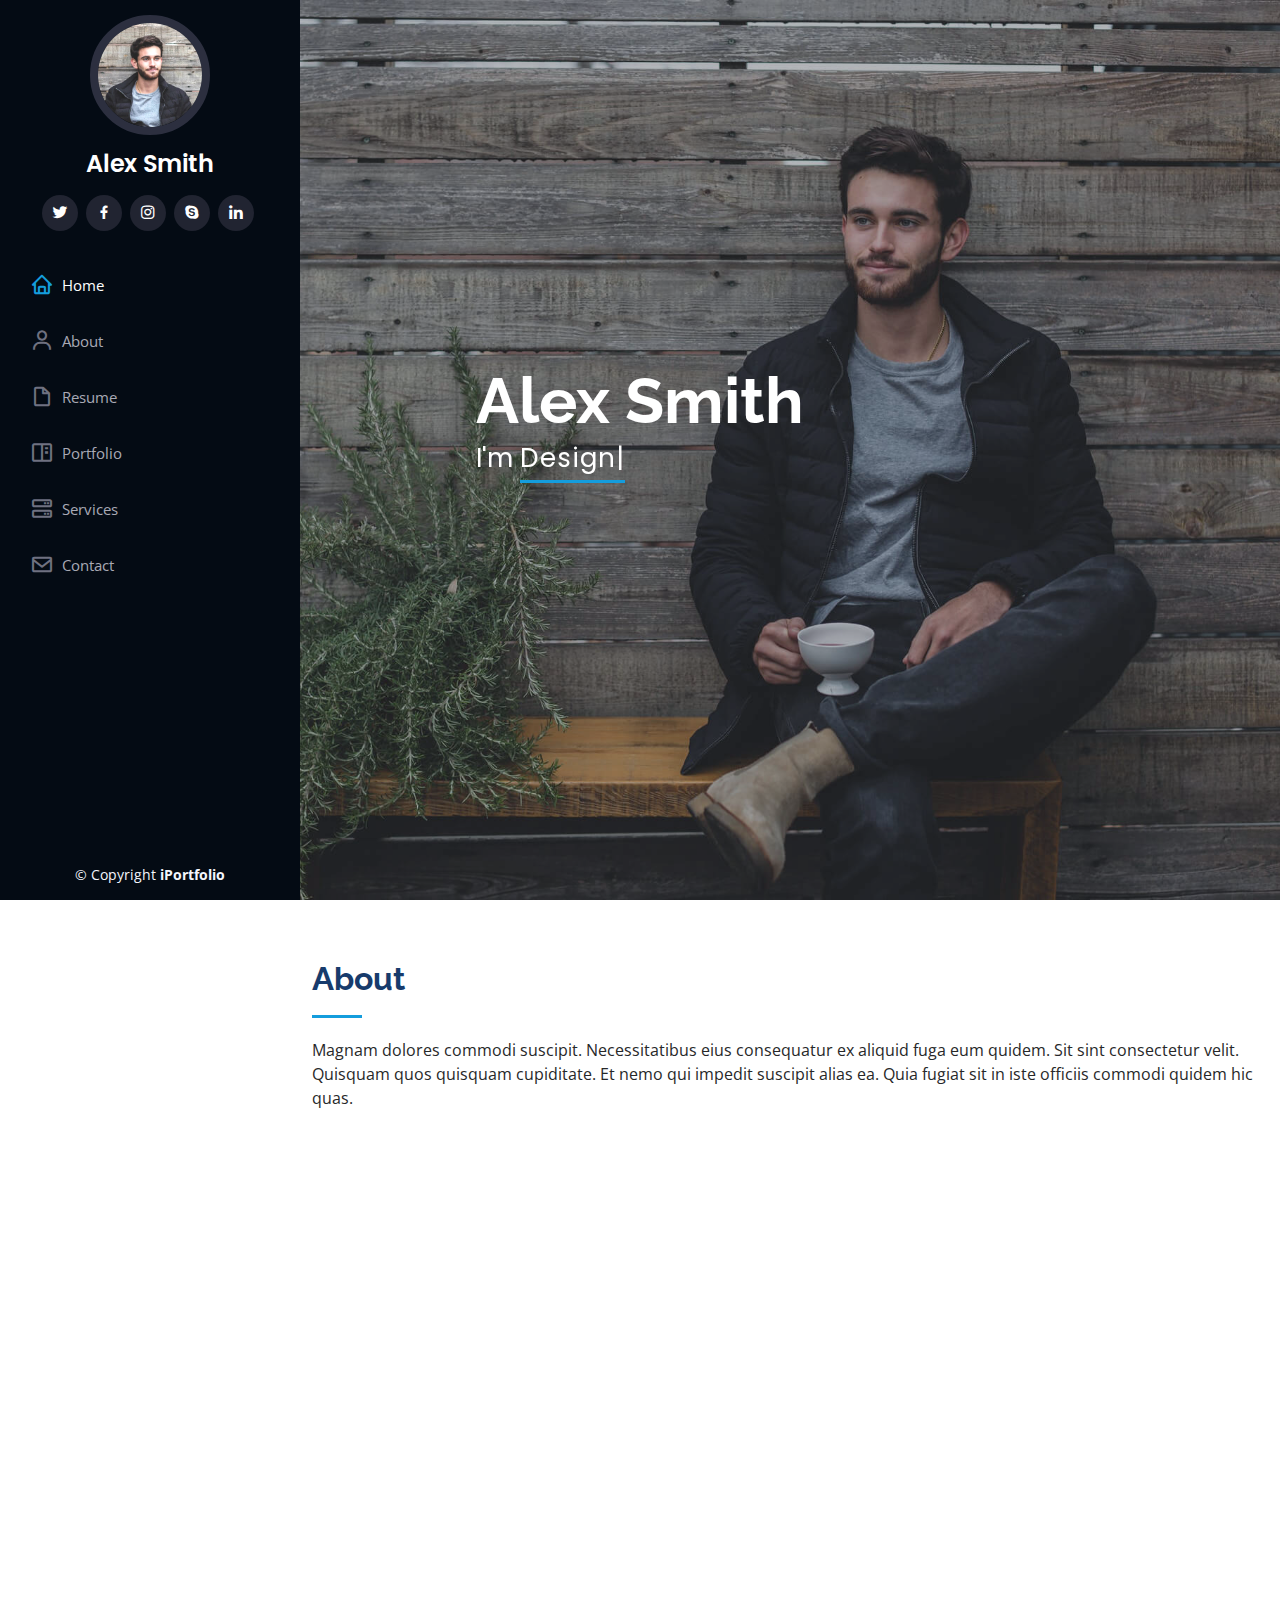
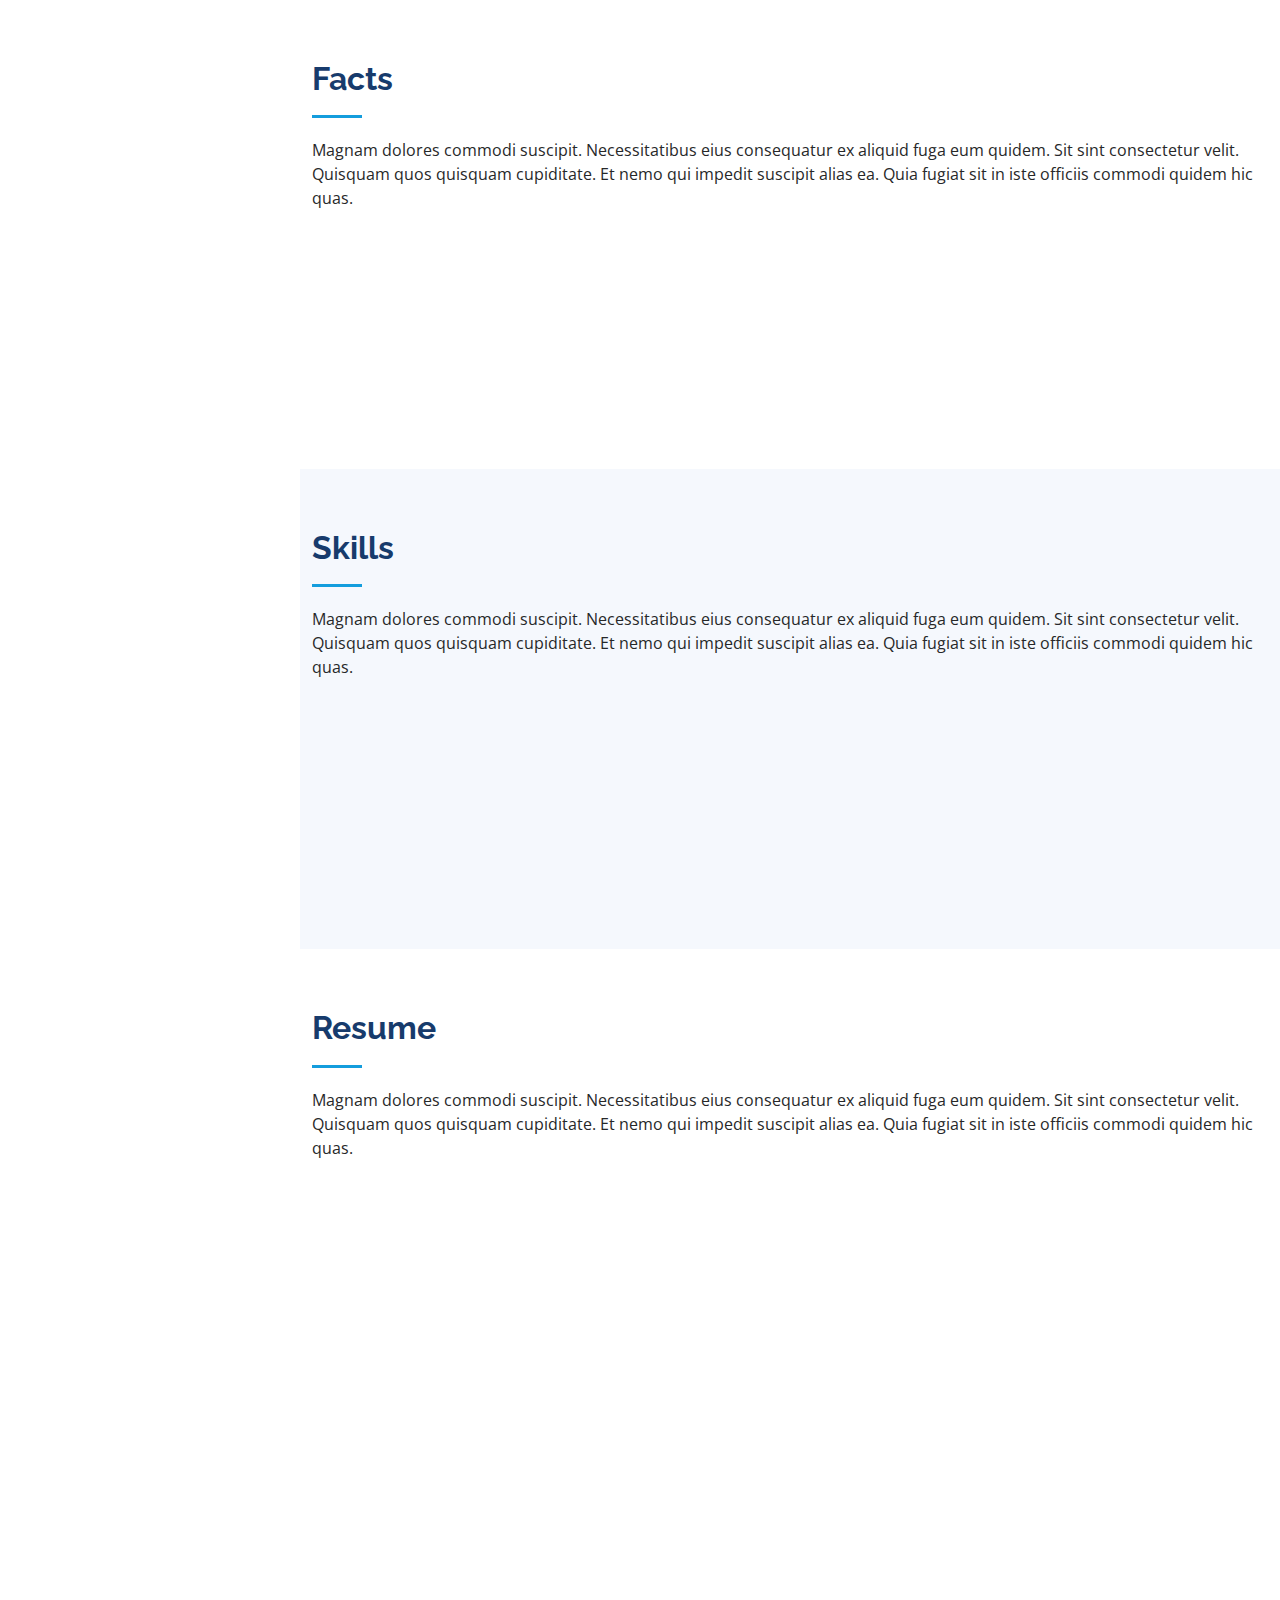
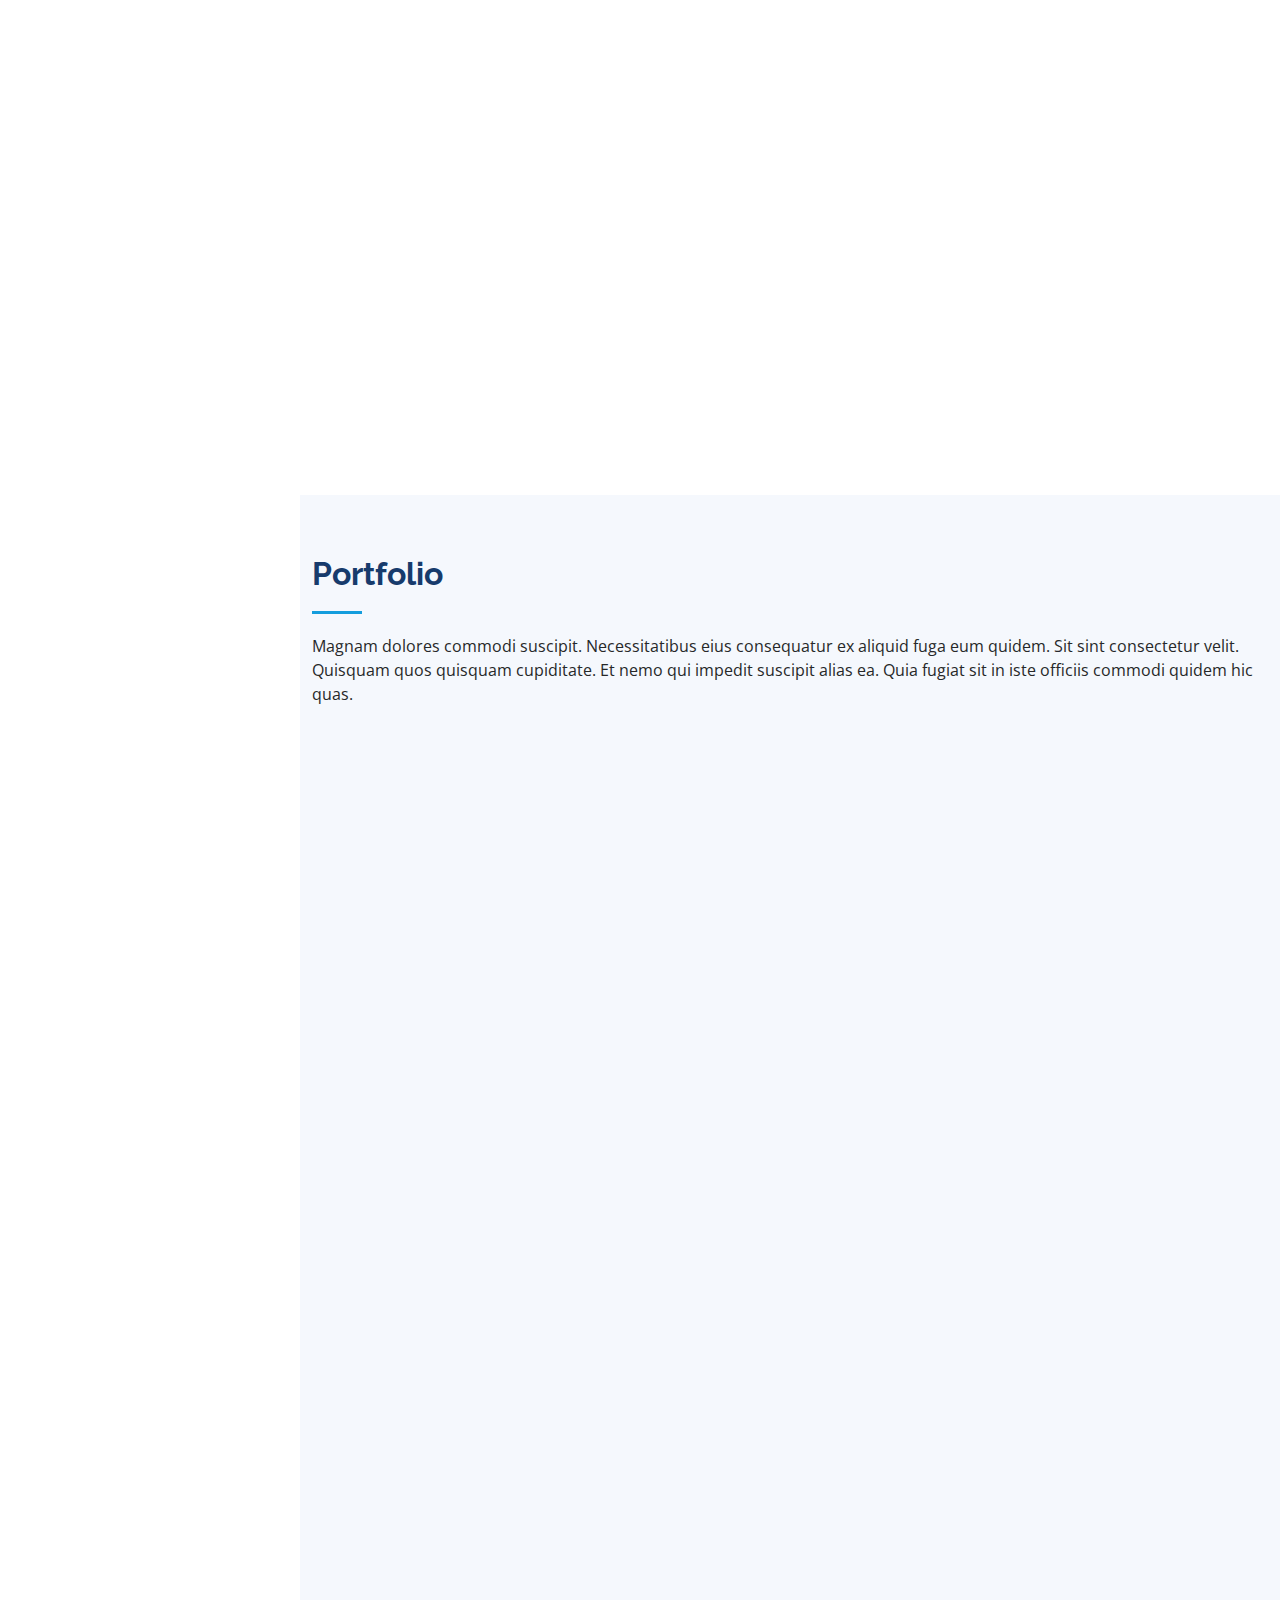
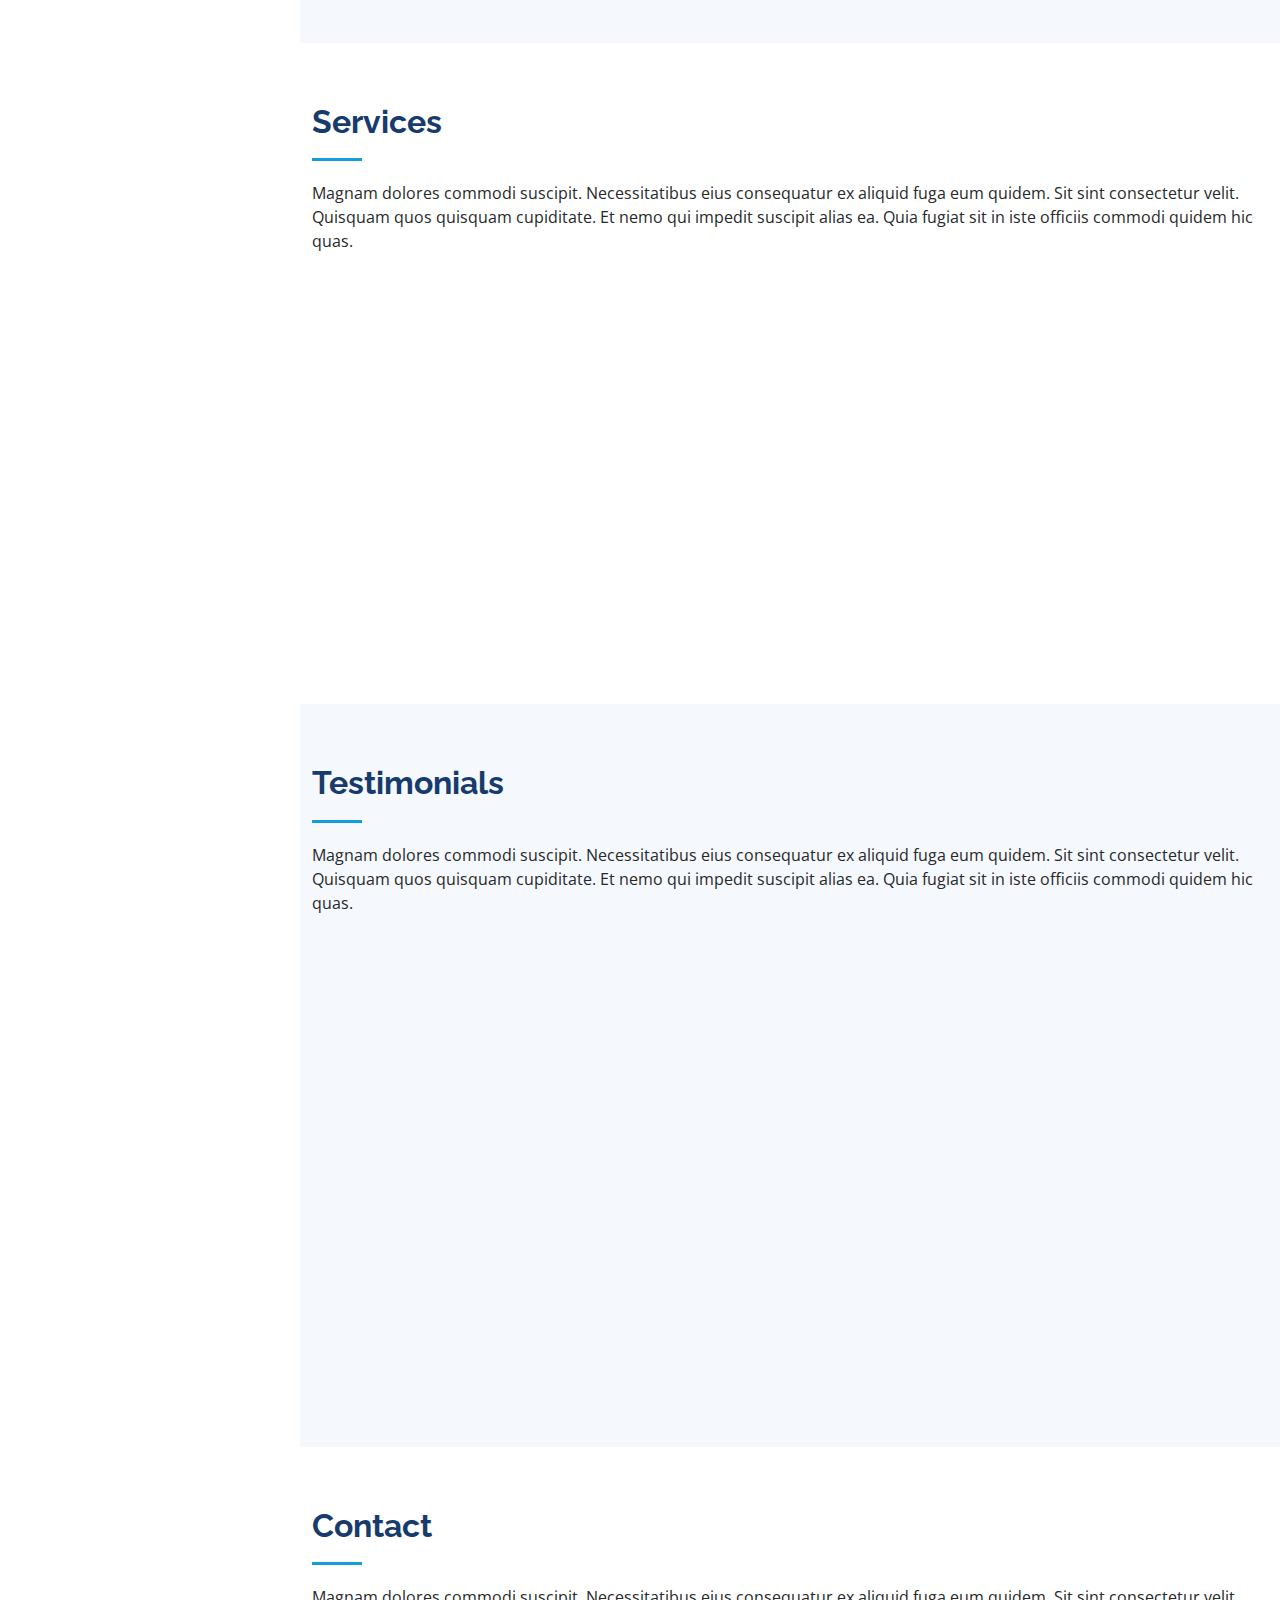
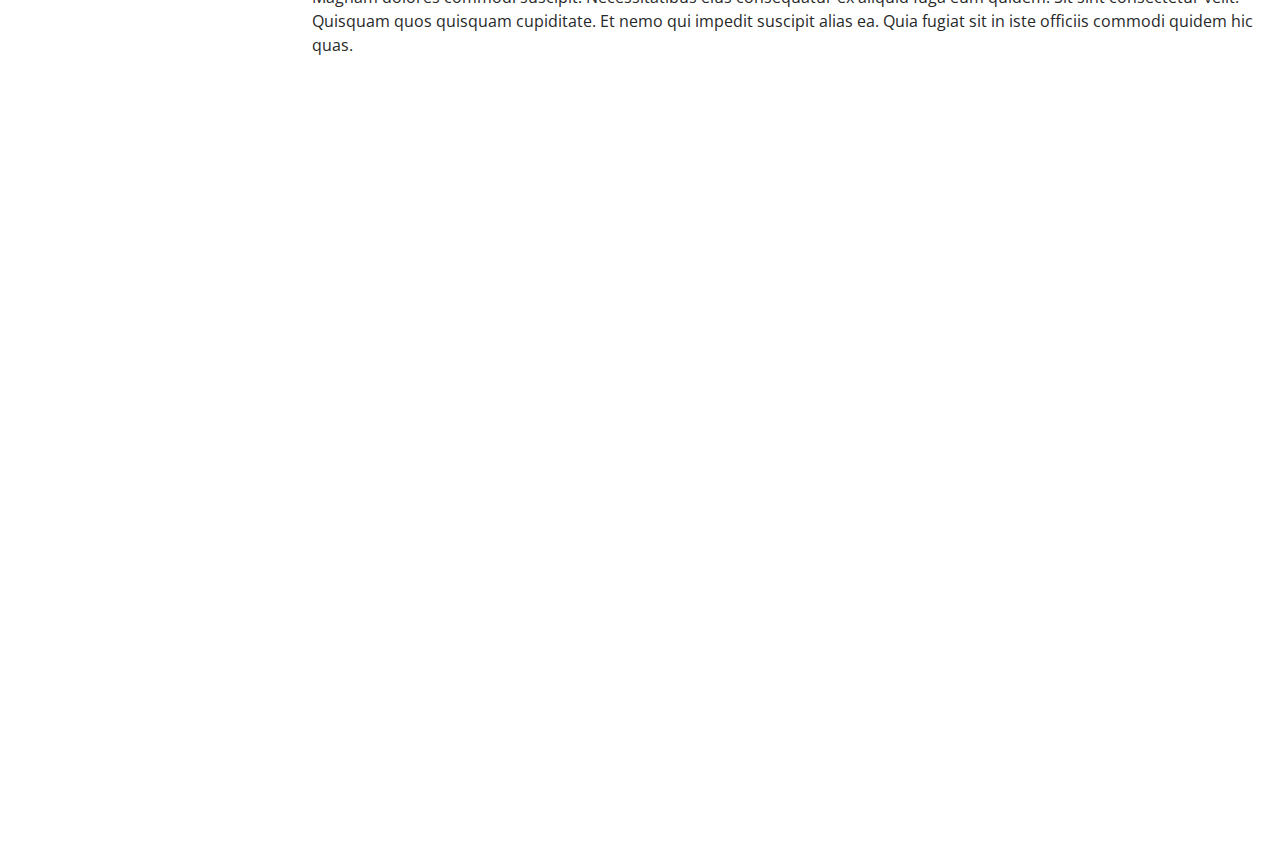
==== index.html @ 31d33c83 "Add template files" ====
<!DOCTYPE html>
<html lang="en">

<head>
  <meta charset="utf-8">
  <meta content="width=device-width, initial-scale=1.0" name="viewport">

  <title>iPortfolio Bootstrap Template - Index</title>
  <meta content="" name="description">
  <meta content="" name="keywords">

  <!-- Favicons -->
  <link href="assets/img/favicon.png" rel="icon">
  <link href="assets/img/apple-touch-icon.png" rel="apple-touch-icon">

  <!-- Google Fonts -->
  <link href="https://fonts.googleapis.com/css?family=Open+Sans:300,300i,400,400i,600,600i,700,700i|Raleway:300,300i,400,400i,500,500i,600,600i,700,700i|Poppins:300,300i,400,400i,500,500i,600,600i,700,700i" rel="stylesheet">

  <!-- Vendor CSS Files -->
  <link href="assets/vendor/aos/aos.css" rel="stylesheet">
  <link href="assets/vendor/bootstrap/css/bootstrap.min.css" rel="stylesheet">
  <link href="assets/vendor/bootstrap-icons/bootstrap-icons.css" rel="stylesheet">
  <link href="assets/vendor/boxicons/css/boxicons.min.css" rel="stylesheet">
  <link href="assets/vendor/glightbox/css/glightbox.min.css" rel="stylesheet">
  <link href="assets/vendor/swiper/swiper-bundle.min.css" rel="stylesheet">

  <!-- Template Main CSS File -->
  <link href="assets/css/theme.css" rel="stylesheet">

  <!-- My CSS File -->
  <link href="styles.css" rel="stylesheet">

  <!-- =======================================================
  * Template Name: iPortfolio
  * Updated: Mar 10 2023 with Bootstrap v5.2.3
  * Template URL: https://bootstrapmade.com/iportfolio-bootstrap-portfolio-websites-template/
  * Author: BootstrapMade.com
  * License: https://bootstrapmade.com/license/
  ======================================================== -->
</head>

<body>

  <!-- ======= Mobile nav toggle button ======= -->
  <i class="bi bi-list mobile-nav-toggle d-xl-none"></i>

  <!-- ======= Header ======= -->
  <header id="header">
    <div class="d-flex flex-column">

      <div class="profile">
        <img src="assets/img/profile-img.jpg" alt="" class="img-fluid rounded-circle">
        <h1 class="text-light"><a href="index.html">Alex Smith</a></h1>
        <div class="social-links mt-3 text-center">
          <a href="#" class="twitter"><i class="bx bxl-twitter"></i></a>
          <a href="#" class="facebook"><i class="bx bxl-facebook"></i></a>
          <a href="#" class="instagram"><i class="bx bxl-instagram"></i></a>
          <a href="#" class="google-plus"><i class="bx bxl-skype"></i></a>
          <a href="#" class="linkedin"><i class="bx bxl-linkedin"></i></a>
        </div>
      </div>

      <nav id="navbar" class="nav-menu navbar">
        <ul>
          <li><a href="#hero" class="nav-link scrollto active"><i class="bx bx-home"></i> <span>Home</span></a></li>
          <li><a href="#about" class="nav-link scrollto"><i class="bx bx-user"></i> <span>About</span></a></li>
          <li><a href="#resume" class="nav-link scrollto"><i class="bx bx-file-blank"></i> <span>Resume</span></a></li>
          <li><a href="#portfolio" class="nav-link scrollto"><i class="bx bx-book-content"></i> <span>Portfolio</span></a></li>
          <li><a href="#services" class="nav-link scrollto"><i class="bx bx-server"></i> <span>Services</span></a></li>
          <li><a href="#contact" class="nav-link scrollto"><i class="bx bx-envelope"></i> <span>Contact</span></a></li>
        </ul>
      </nav><!-- .nav-menu -->
    </div>
  </header><!-- End Header -->

  <!-- ======= Hero Section ======= -->
  <section id="hero" class="d-flex flex-column justify-content-center align-items-center">
    <div class="hero-container" data-aos="fade-in">
      <h1>Alex Smith</h1>
      <p>I'm <span class="typed" data-typed-items="Designer, Developer, Freelancer, Photographer"></span></p>
    </div>
  </section><!-- End Hero -->

  <main id="main">

    <!-- ======= About Section ======= -->
    <section id="about" class="about">
      <div class="container">

        <div class="section-title">
          <h2>About</h2>
          <p>Magnam dolores commodi suscipit. Necessitatibus eius consequatur ex aliquid fuga eum quidem. Sit sint consectetur velit. Quisquam quos quisquam cupiditate. Et nemo qui impedit suscipit alias ea. Quia fugiat sit in iste officiis commodi quidem hic quas.</p>
        </div>

        <div class="row">
          <div class="col-lg-4" data-aos="fade-right">
            <img src="assets/img/profile-img.jpg" class="img-fluid" alt="">
          </div>
          <div class="col-lg-8 pt-4 pt-lg-0 content" data-aos="fade-left">
            <h3>UI/UX Designer &amp; Web Developer.</h3>
            <p class="fst-italic">
              Lorem ipsum dolor sit amet, consectetur adipiscing elit, sed do eiusmod tempor incididunt ut labore et dolore
              magna aliqua.
            </p>
            <div class="row">
              <div class="col-lg-6">
                <ul>
                  <li><i class="bi bi-chevron-right"></i> <strong>Birthday:</strong> <span>1 May 1995</span></li>
                  <li><i class="bi bi-chevron-right"></i> <strong>Website:</strong> <span>www.example.com</span></li>
                  <li><i class="bi bi-chevron-right"></i> <strong>Phone:</strong> <span>+123 456 7890</span></li>
                  <li><i class="bi bi-chevron-right"></i> <strong>City:</strong> <span>New York, USA</span></li>
                </ul>
              </div>
              <div class="col-lg-6">
                <ul>
                  <li><i class="bi bi-chevron-right"></i> <strong>Age:</strong> <span>30</span></li>
                  <li><i class="bi bi-chevron-right"></i> <strong>Degree:</strong> <span>Master</span></li>
                  <li><i class="bi bi-chevron-right"></i> <strong>PhEmailone:</strong> <span>email@example.com</span></li>
                  <li><i class="bi bi-chevron-right"></i> <strong>Freelance:</strong> <span>Available</span></li>
                </ul>
              </div>
            </div>
            <p>
              Officiis eligendi itaque labore et dolorum mollitia officiis optio vero. Quisquam sunt adipisci omnis et ut. Nulla accusantium dolor incidunt officia tempore. Et eius omnis.
              Cupiditate ut dicta maxime officiis quidem quia. Sed et consectetur qui quia repellendus itaque neque. Aliquid amet quidem ut quaerat cupiditate. Ab et eum qui repellendus omnis culpa magni laudantium dolores.
            </p>
          </div>
        </div>

      </div>
    </section><!-- End About Section -->

    <!-- ======= Facts Section ======= -->
    <section id="facts" class="facts">
      <div class="container">

        <div class="section-title">
          <h2>Facts</h2>
          <p>Magnam dolores commodi suscipit. Necessitatibus eius consequatur ex aliquid fuga eum quidem. Sit sint consectetur velit. Quisquam quos quisquam cupiditate. Et nemo qui impedit suscipit alias ea. Quia fugiat sit in iste officiis commodi quidem hic quas.</p>
        </div>

        <div class="row no-gutters">

          <div class="col-lg-3 col-md-6 d-md-flex align-items-md-stretch" data-aos="fade-up">
            <div class="count-box">
              <i class="bi bi-emoji-smile"></i>
              <span data-purecounter-start="0" data-purecounter-end="232" data-purecounter-duration="1" class="purecounter"></span>
              <p><strong>Happy Clients</strong> consequuntur quae</p>
            </div>
          </div>

          <div class="col-lg-3 col-md-6 d-md-flex align-items-md-stretch" data-aos="fade-up" data-aos-delay="100">
            <div class="count-box">
              <i class="bi bi-journal-richtext"></i>
              <span data-purecounter-start="0" data-purecounter-end="521" data-purecounter-duration="1" class="purecounter"></span>
              <p><strong>Projects</strong> adipisci atque cum quia aut</p>
            </div>
          </div>

          <div class="col-lg-3 col-md-6 d-md-flex align-items-md-stretch" data-aos="fade-up" data-aos-delay="200">
            <div class="count-box">
              <i class="bi bi-headset"></i>
              <span data-purecounter-start="0" data-purecounter-end="1453" data-purecounter-duration="1" class="purecounter"></span>
              <p><strong>Hours Of Support</strong> aut commodi quaerat</p>
            </div>
          </div>

          <div class="col-lg-3 col-md-6 d-md-flex align-items-md-stretch" data-aos="fade-up" data-aos-delay="300">
            <div class="count-box">
              <i class="bi bi-people"></i>
              <span data-purecounter-start="0" data-purecounter-end="32" data-purecounter-duration="1" class="purecounter"></span>
              <p><strong>Hard Workers</strong> rerum asperiores dolor</p>
            </div>
          </div>

        </div>

      </div>
    </section><!-- End Facts Section -->

    <!-- ======= Skills Section ======= -->
    <section id="skills" class="skills section-bg">
      <div class="container">

        <div class="section-title">
          <h2>Skills</h2>
          <p>Magnam dolores commodi suscipit. Necessitatibus eius consequatur ex aliquid fuga eum quidem. Sit sint consectetur velit. Quisquam quos quisquam cupiditate. Et nemo qui impedit suscipit alias ea. Quia fugiat sit in iste officiis commodi quidem hic quas.</p>
        </div>

        <div class="row skills-content">

          <div class="col-lg-6" data-aos="fade-up">

            <div class="progress">
              <span class="skill">HTML <i class="val">100%</i></span>
              <div class="progress-bar-wrap">
                <div class="progress-bar" role="progressbar" aria-valuenow="100" aria-valuemin="0" aria-valuemax="100"></div>
              </div>
            </div>

            <div class="progress">
              <span class="skill">CSS <i class="val">90%</i></span>
              <div class="progress-bar-wrap">
                <div class="progress-bar" role="progressbar" aria-valuenow="90" aria-valuemin="0" aria-valuemax="100"></div>
              </div>
            </div>

            <div class="progress">
              <span class="skill">JavaScript <i class="val">75%</i></span>
              <div class="progress-bar-wrap">
                <div class="progress-bar" role="progressbar" aria-valuenow="75" aria-valuemin="0" aria-valuemax="100"></div>
              </div>
            </div>

          </div>

          <div class="col-lg-6" data-aos="fade-up" data-aos-delay="100">

            <div class="progress">
              <span class="skill">PHP <i class="val">80%</i></span>
              <div class="progress-bar-wrap">
                <div class="progress-bar" role="progressbar" aria-valuenow="80" aria-valuemin="0" aria-valuemax="100"></div>
              </div>
            </div>

            <div class="progress">
              <span class="skill">WordPress/CMS <i class="val">90%</i></span>
              <div class="progress-bar-wrap">
                <div class="progress-bar" role="progressbar" aria-valuenow="90" aria-valuemin="0" aria-valuemax="100"></div>
              </div>
            </div>

            <div class="progress">
              <span class="skill">Photoshop <i class="val">55%</i></span>
              <div class="progress-bar-wrap">
                <div class="progress-bar" role="progressbar" aria-valuenow="55" aria-valuemin="0" aria-valuemax="100"></div>
              </div>
            </div>

          </div>

        </div>

      </div>
    </section><!-- End Skills Section -->

    <!-- ======= Resume Section ======= -->
    <section id="resume" class="resume">
      <div class="container">

        <div class="section-title">
          <h2>Resume</h2>
          <p>Magnam dolores commodi suscipit. Necessitatibus eius consequatur ex aliquid fuga eum quidem. Sit sint consectetur velit. Quisquam quos quisquam cupiditate. Et nemo qui impedit suscipit alias ea. Quia fugiat sit in iste officiis commodi quidem hic quas.</p>
        </div>

        <div class="row">
          <div class="col-lg-6" data-aos="fade-up">
            <h3 class="resume-title">Sumary</h3>
            <div class="resume-item pb-0">
              <h4>Alex Smith</h4>
              <p><em>Innovative and deadline-driven Graphic Designer with 3+ years of experience designing and developing user-centered digital/print marketing material from initial concept to final, polished deliverable.</em></p>
              <ul>
                <li>Portland par 127,Orlando, FL</li>
                <li>(123) 456-7891</li>
                <li>alice.barkley@example.com</li>
              </ul>
            </div>

            <h3 class="resume-title">Education</h3>
            <div class="resume-item">
              <h4>Master of Fine Arts &amp; Graphic Design</h4>
              <h5>2015 - 2016</h5>
              <p><em>Rochester Institute of Technology, Rochester, NY</em></p>
              <p>Qui deserunt veniam. Et sed aliquam labore tempore sed quisquam iusto autem sit. Ea vero voluptatum qui ut dignissimos deleniti nerada porti sand markend</p>
            </div>
            <div class="resume-item">
              <h4>Bachelor of Fine Arts &amp; Graphic Design</h4>
              <h5>2010 - 2014</h5>
              <p><em>Rochester Institute of Technology, Rochester, NY</em></p>
              <p>Quia nobis sequi est occaecati aut. Repudiandae et iusto quae reiciendis et quis Eius vel ratione eius unde vitae rerum voluptates asperiores voluptatem Earum molestiae consequatur neque etlon sader mart dila</p>
            </div>
          </div>
          <div class="col-lg-6" data-aos="fade-up" data-aos-delay="100">
            <h3 class="resume-title">Professional Experience</h3>
            <div class="resume-item">
              <h4>Senior graphic design specialist</h4>
              <h5>2019 - Present</h5>
              <p><em>Experion, New York, NY </em></p>
              <ul>
                <li>Lead in the design, development, and implementation of the graphic, layout, and production communication materials</li>
                <li>Delegate tasks to the 7 members of the design team and provide counsel on all aspects of the project. </li>
                <li>Supervise the assessment of all graphic materials in order to ensure quality and accuracy of the design</li>
                <li>Oversee the efficient use of production project budgets ranging from $2,000 - $25,000</li>
              </ul>
            </div>
            <div class="resume-item">
              <h4>Graphic design specialist</h4>
              <h5>2017 - 2018</h5>
              <p><em>Stepping Stone Advertising, New York, NY</em></p>
              <ul>
                <li>Developed numerous marketing programs (logos, brochures,infographics, presentations, and advertisements).</li>
                <li>Managed up to 5 projects or tasks at a given time while under pressure</li>
                <li>Recommended and consulted with clients on the most appropriate graphic design</li>
                <li>Created 4+ design presentations and proposals a month for clients and account managers</li>
              </ul>
            </div>
          </div>
        </div>

      </div>
    </section><!-- End Resume Section -->

    <!-- ======= Portfolio Section ======= -->
    <section id="portfolio" class="portfolio section-bg">
      <div class="container">

        <div class="section-title">
          <h2>Portfolio</h2>
          <p>Magnam dolores commodi suscipit. Necessitatibus eius consequatur ex aliquid fuga eum quidem. Sit sint consectetur velit. Quisquam quos quisquam cupiditate. Et nemo qui impedit suscipit alias ea. Quia fugiat sit in iste officiis commodi quidem hic quas.</p>
        </div>

        <div class="row" data-aos="fade-up">
          <div class="col-lg-12 d-flex justify-content-center">
            <ul id="portfolio-flters">
              <li data-filter="*" class="filter-active">All</li>
              <li data-filter=".filter-app">App</li>
              <li data-filter=".filter-card">Card</li>
              <li data-filter=".filter-web">Web</li>
            </ul>
          </div>
        </div>

        <div class="row portfolio-container" data-aos="fade-up" data-aos-delay="100">

          <div class="col-lg-4 col-md-6 portfolio-item filter-app">
            <div class="portfolio-wrap">
              <img src="assets/img/portfolio/portfolio-1.jpg" class="img-fluid" alt="">
              <div class="portfolio-links">
                <a href="assets/img/portfolio/portfolio-1.jpg" data-gallery="portfolioGallery" class="portfolio-lightbox" title="App 1"><i class="bx bx-plus"></i></a>
                <a href="portfolio-details.html" title="More Details"><i class="bx bx-link"></i></a>
              </div>
            </div>
          </div>

          <div class="col-lg-4 col-md-6 portfolio-item filter-web">
            <div class="portfolio-wrap">
              <img src="assets/img/portfolio/portfolio-2.jpg" class="img-fluid" alt="">
              <div class="portfolio-links">
                <a href="assets/img/portfolio/portfolio-2.jpg" data-gallery="portfolioGallery" class="portfolio-lightbox" title="Web 3"><i class="bx bx-plus"></i></a>
                <a href="portfolio-details.html" title="More Details"><i class="bx bx-link"></i></a>
              </div>
            </div>
          </div>

          <div class="col-lg-4 col-md-6 portfolio-item filter-app">
            <div class="portfolio-wrap">
              <img src="assets/img/portfolio/portfolio-3.jpg" class="img-fluid" alt="">
              <div class="portfolio-links">
                <a href="assets/img/portfolio/portfolio-3.jpg" data-gallery="portfolioGallery" class="portfolio-lightbox" title="App 2"><i class="bx bx-plus"></i></a>
                <a href="portfolio-details.html" title="More Details"><i class="bx bx-link"></i></a>
              </div>
            </div>
          </div>

          <div class="col-lg-4 col-md-6 portfolio-item filter-card">
            <div class="portfolio-wrap">
              <img src="assets/img/portfolio/portfolio-4.jpg" class="img-fluid" alt="">
              <div class="portfolio-links">
                <a href="assets/img/portfolio/portfolio-4.jpg" data-gallery="portfolioGallery" class="portfolio-lightbox" title="Card 2"><i class="bx bx-plus"></i></a>
                <a href="portfolio-details.html" title="More Details"><i class="bx bx-link"></i></a>
              </div>
            </div>
          </div>

          <div class="col-lg-4 col-md-6 portfolio-item filter-web">
            <div class="portfolio-wrap">
              <img src="assets/img/portfolio/portfolio-5.jpg" class="img-fluid" alt="">
              <div class="portfolio-links">
                <a href="assets/img/portfolio/portfolio-5.jpg" data-gallery="portfolioGallery" class="portfolio-lightbox" title="Web 2"><i class="bx bx-plus"></i></a>
                <a href="portfolio-details.html" title="More Details"><i class="bx bx-link"></i></a>
              </div>
            </div>
          </div>

          <div class="col-lg-4 col-md-6 portfolio-item filter-app">
            <div class="portfolio-wrap">
              <img src="assets/img/portfolio/portfolio-6.jpg" class="img-fluid" alt="">
              <div class="portfolio-links">
                <a href="assets/img/portfolio/portfolio-6.jpg" data-gallery="portfolioGallery" class="portfolio-lightbox" title="App 3"><i class="bx bx-plus"></i></a>
                <a href="portfolio-details.html" title="More Details"><i class="bx bx-link"></i></a>
              </div>
            </div>
          </div>

          <div class="col-lg-4 col-md-6 portfolio-item filter-card">
            <div class="portfolio-wrap">
              <img src="assets/img/portfolio/portfolio-7.jpg" class="img-fluid" alt="">
              <div class="portfolio-links">
                <a href="assets/img/portfolio/portfolio-7.jpg" data-gallery="portfolioGallery" class="portfolio-lightbox" title="Card 1"><i class="bx bx-plus"></i></a>
                <a href="portfolio-details.html" title="More Details"><i class="bx bx-link"></i></a>
              </div>
            </div>
          </div>

          <div class="col-lg-4 col-md-6 portfolio-item filter-card">
            <div class="portfolio-wrap">
              <img src="assets/img/portfolio/portfolio-8.jpg" class="img-fluid" alt="">
              <div class="portfolio-links">
                <a href="assets/img/portfolio/portfolio-8.jpg" data-gallery="portfolioGallery" class="portfolio-lightbox" title="Card 3"><i class="bx bx-plus"></i></a>
                <a href="portfolio-details.html" title="More Details"><i class="bx bx-link"></i></a>
              </div>
            </div>
          </div>

          <div class="col-lg-4 col-md-6 portfolio-item filter-web">
            <div class="portfolio-wrap">
              <img src="assets/img/portfolio/portfolio-9.jpg" class="img-fluid" alt="">
              <div class="portfolio-links">
                <a href="assets/img/portfolio/portfolio-9.jpg" data-gallery="portfolioGallery" class="portfolio-lightbox" title="Web 3"><i class="bx bx-plus"></i></a>
                <a href="portfolio-details.html" title="More Details"><i class="bx bx-link"></i></a>
              </div>
            </div>
          </div>

        </div>

      </div>
    </section><!-- End Portfolio Section -->

    <!-- ======= Services Section ======= -->
    <section id="services" class="services">
      <div class="container">

        <div class="section-title">
          <h2>Services</h2>
          <p>Magnam dolores commodi suscipit. Necessitatibus eius consequatur ex aliquid fuga eum quidem. Sit sint consectetur velit. Quisquam quos quisquam cupiditate. Et nemo qui impedit suscipit alias ea. Quia fugiat sit in iste officiis commodi quidem hic quas.</p>
        </div>

        <div class="row">
          <div class="col-lg-4 col-md-6 icon-box" data-aos="fade-up">
            <div class="icon"><i class="bi bi-briefcase"></i></div>
            <h4 class="title"><a href="">Lorem Ipsum</a></h4>
            <p class="description">Voluptatum deleniti atque corrupti quos dolores et quas molestias excepturi sint occaecati cupiditate non provident</p>
          </div>
          <div class="col-lg-4 col-md-6 icon-box" data-aos="fade-up" data-aos-delay="100">
            <div class="icon"><i class="bi bi-card-checklist"></i></div>
            <h4 class="title"><a href="">Dolor Sitema</a></h4>
            <p class="description">Minim veniam, quis nostrud exercitation ullamco laboris nisi ut aliquip ex ea commodo consequat tarad limino ata</p>
          </div>
          <div class="col-lg-4 col-md-6 icon-box" data-aos="fade-up" data-aos-delay="200">
            <div class="icon"><i class="bi bi-bar-chart"></i></div>
            <h4 class="title"><a href="">Sed ut perspiciatis</a></h4>
            <p class="description">Duis aute irure dolor in reprehenderit in voluptate velit esse cillum dolore eu fugiat nulla pariatur</p>
          </div>
          <div class="col-lg-4 col-md-6 icon-box" data-aos="fade-up" data-aos-delay="300">
            <div class="icon"><i class="bi bi-binoculars"></i></div>
            <h4 class="title"><a href="">Magni Dolores</a></h4>
            <p class="description">Excepteur sint occaecat cupidatat non proident, sunt in culpa qui officia deserunt mollit anim id est laborum</p>
          </div>
          <div class="col-lg-4 col-md-6 icon-box" data-aos="fade-up" data-aos-delay="400">
            <div class="icon"><i class="bi bi-brightness-high"></i></div>
            <h4 class="title"><a href="">Nemo Enim</a></h4>
            <p class="description">At vero eos et accusamus et iusto odio dignissimos ducimus qui blanditiis praesentium voluptatum deleniti atque</p>
          </div>
          <div class="col-lg-4 col-md-6 icon-box" data-aos="fade-up" data-aos-delay="500">
            <div class="icon"><i class="bi bi-calendar4-week"></i></div>
            <h4 class="title"><a href="">Eiusmod Tempor</a></h4>
            <p class="description">Et harum quidem rerum facilis est et expedita distinctio. Nam libero tempore, cum soluta nobis est eligendi</p>
          </div>
        </div>

      </div>
    </section><!-- End Services Section -->

    <!-- ======= Testimonials Section ======= -->
    <section id="testimonials" class="testimonials section-bg">
      <div class="container">

        <div class="section-title">
          <h2>Testimonials</h2>
          <p>Magnam dolores commodi suscipit. Necessitatibus eius consequatur ex aliquid fuga eum quidem. Sit sint consectetur velit. Quisquam quos quisquam cupiditate. Et nemo qui impedit suscipit alias ea. Quia fugiat sit in iste officiis commodi quidem hic quas.</p>
        </div>

        <div class="testimonials-slider swiper" data-aos="fade-up" data-aos-delay="100">
          <div class="swiper-wrapper">

            <div class="swiper-slide">
              <div class="testimonial-item" data-aos="fade-up">
                <p>
                  <i class="bx bxs-quote-alt-left quote-icon-left"></i>
                  Proin iaculis purus consequat sem cure digni ssim donec porttitora entum suscipit rhoncus. Accusantium quam, ultricies eget id, aliquam eget nibh et. Maecen aliquam, risus at semper.
                  <i class="bx bxs-quote-alt-right quote-icon-right"></i>
                </p>
                <img src="assets/img/testimonials/testimonials-1.jpg" class="testimonial-img" alt="">
                <h3>Saul Goodman</h3>
                <h4>Ceo &amp; Founder</h4>
              </div>
            </div><!-- End testimonial item -->

            <div class="swiper-slide">
              <div class="testimonial-item" data-aos="fade-up" data-aos-delay="100">
                <p>
                  <i class="bx bxs-quote-alt-left quote-icon-left"></i>
                  Export tempor illum tamen malis malis eram quae irure esse labore quem cillum quid cillum eram malis quorum velit fore eram velit sunt aliqua noster fugiat irure amet legam anim culpa.
                  <i class="bx bxs-quote-alt-right quote-icon-right"></i>
                </p>
                <img src="assets/img/testimonials/testimonials-2.jpg" class="testimonial-img" alt="">
                <h3>Sara Wilsson</h3>
                <h4>Designer</h4>
              </div>
            </div><!-- End testimonial item -->

            <div class="swiper-slide">
              <div class="testimonial-item" data-aos="fade-up" data-aos-delay="200">
                <p>
                  <i class="bx bxs-quote-alt-left quote-icon-left"></i>
                  Enim nisi quem export duis labore cillum quae magna enim sint quorum nulla quem veniam duis minim tempor labore quem eram duis noster aute amet eram fore quis sint minim.
                  <i class="bx bxs-quote-alt-right quote-icon-right"></i>
                </p>
                <img src="assets/img/testimonials/testimonials-3.jpg" class="testimonial-img" alt="">
                <h3>Jena Karlis</h3>
                <h4>Store Owner</h4>
              </div>
            </div><!-- End testimonial item -->

            <div class="swiper-slide">
              <div class="testimonial-item" data-aos="fade-up" data-aos-delay="300">
                <p>
                  <i class="bx bxs-quote-alt-left quote-icon-left"></i>
                  Fugiat enim eram quae cillum dolore dolor amet nulla culpa multos export minim fugiat minim velit minim dolor enim duis veniam ipsum anim magna sunt elit fore quem dolore labore illum veniam.
                  <i class="bx bxs-quote-alt-right quote-icon-right"></i>
                </p>
                <img src="assets/img/testimonials/testimonials-4.jpg" class="testimonial-img" alt="">
                <h3>Matt Brandon</h3>
                <h4>Freelancer</h4>
              </div>
            </div><!-- End testimonial item -->

            <div class="swiper-slide">
              <div class="testimonial-item" data-aos="fade-up" data-aos-delay="400">
                <p>
                  <i class="bx bxs-quote-alt-left quote-icon-left"></i>
                  Quis quorum aliqua sint quem legam fore sunt eram irure aliqua veniam tempor noster veniam enim culpa labore duis sunt culpa nulla illum cillum fugiat legam esse veniam culpa fore nisi cillum quid.
                  <i class="bx bxs-quote-alt-right quote-icon-right"></i>
                </p>
                <img src="assets/img/testimonials/testimonials-5.jpg" class="testimonial-img" alt="">
                <h3>John Larson</h3>
                <h4>Entrepreneur</h4>
              </div>
            </div><!-- End testimonial item -->

          </div>
          <div class="swiper-pagination"></div>
        </div>

      </div>
    </section><!-- End Testimonials Section -->

    <!-- ======= Contact Section ======= -->
    <section id="contact" class="contact">
      <div class="container">

        <div class="section-title">
          <h2>Contact</h2>
          <p>Magnam dolores commodi suscipit. Necessitatibus eius consequatur ex aliquid fuga eum quidem. Sit sint consectetur velit. Quisquam quos quisquam cupiditate. Et nemo qui impedit suscipit alias ea. Quia fugiat sit in iste officiis commodi quidem hic quas.</p>
        </div>

        <div class="row" data-aos="fade-in">

          <div class="col-lg-5 d-flex align-items-stretch">
            <div class="info">
              <div class="address">
                <i class="bi bi-geo-alt"></i>
                <h4>Location:</h4>
                <p>A108 Adam Street, New York, NY 535022</p>
              </div>

              <div class="email">
                <i class="bi bi-envelope"></i>
                <h4>Email:</h4>
                <p>info@example.com</p>
              </div>

              <div class="phone">
                <i class="bi bi-phone"></i>
                <h4>Call:</h4>
                <p>+1 5589 55488 55s</p>
              </div>

              <iframe src="https://www.google.com/maps/embed?pb=!1m14!1m8!1m3!1d12097.433213460943!2d-74.0062269!3d40.7101282!3m2!1i1024!2i768!4f13.1!3m3!1m2!1s0x0%3A0xb89d1fe6bc499443!2sDowntown+Conference+Center!5e0!3m2!1smk!2sbg!4v1539943755621" frameborder="0" style="border:0; width: 100%; height: 290px;" allowfullscreen></iframe>
            </div>

          </div>

          <div class="col-lg-7 mt-5 mt-lg-0 d-flex align-items-stretch">
            <form action="forms/contact.php" method="post" role="form" class="php-email-form">
              <div class="row">
                <div class="form-group col-md-6">
                  <label for="name">Your Name</label>
                  <input type="text" name="name" class="form-control" id="name" required>
                </div>
                <div class="form-group col-md-6">
                  <label for="name">Your Email</label>
                  <input type="email" class="form-control" name="email" id="email" required>
                </div>
              </div>
              <div class="form-group">
                <label for="name">Subject</label>
                <input type="text" class="form-control" name="subject" id="subject" required>
              </div>
              <div class="form-group">
                <label for="name">Message</label>
                <textarea class="form-control" name="message" rows="10" required></textarea>
              </div>
              <div class="my-3">
                <div class="loading">Loading</div>
                <div class="error-message"></div>
                <div class="sent-message">Your message has been sent. Thank you!</div>
              </div>
              <div class="text-center"><button type="submit">Send Message</button></div>
            </form>
          </div>

        </div>

      </div>
    </section><!-- End Contact Section -->

  </main><!-- End #main -->

  <!-- ======= Footer ======= -->
  <footer id="footer">
    <div class="container">
      <div class="copyright">
        &copy; Copyright <strong><span>iPortfolio</span></strong>
      </div>
      <div class="credits">
        <!-- All the links in the footer should remain intact. -->
        <!-- You can delete the links only if you purchased the pro version. -->
        <!-- Licensing information: https://bootstrapmade.com/license/ -->
        <!-- Purchase the pro version with working PHP/AJAX contact form: https://bootstrapmade.com/iportfolio-bootstrap-portfolio-websites-template/ -->
        Designed by <a href="https://bootstrapmade.com/">BootstrapMade</a>
      </div>
    </div>
  </footer><!-- End  Footer -->

  <a href="#" class="back-to-top d-flex align-items-center justify-content-center"><i class="bi bi-arrow-up-short"></i></a>

  <!-- Vendor JS Files -->
  <script src="assets/vendor/purecounter/purecounter_vanilla.js"></script>
  <script src="assets/vendor/aos/aos.js"></script>
  <script src="assets/vendor/bootstrap/js/bootstrap.bundle.min.js"></script>
  <script src="assets/vendor/glightbox/js/glightbox.min.js"></script>
  <script src="assets/vendor/isotope-layout/isotope.pkgd.min.js"></script>
  <script src="assets/vendor/swiper/swiper-bundle.min.js"></script>
  <script src="assets/vendor/typed.js/typed.min.js"></script>
  <script src="assets/vendor/waypoints/noframework.waypoints.js"></script>
  <script src="assets/vendor/php-email-form/validate.js"></script>

  <!-- Template Main JS File -->
  <script src="assets/js/main.js"></script>

</body>

</html>
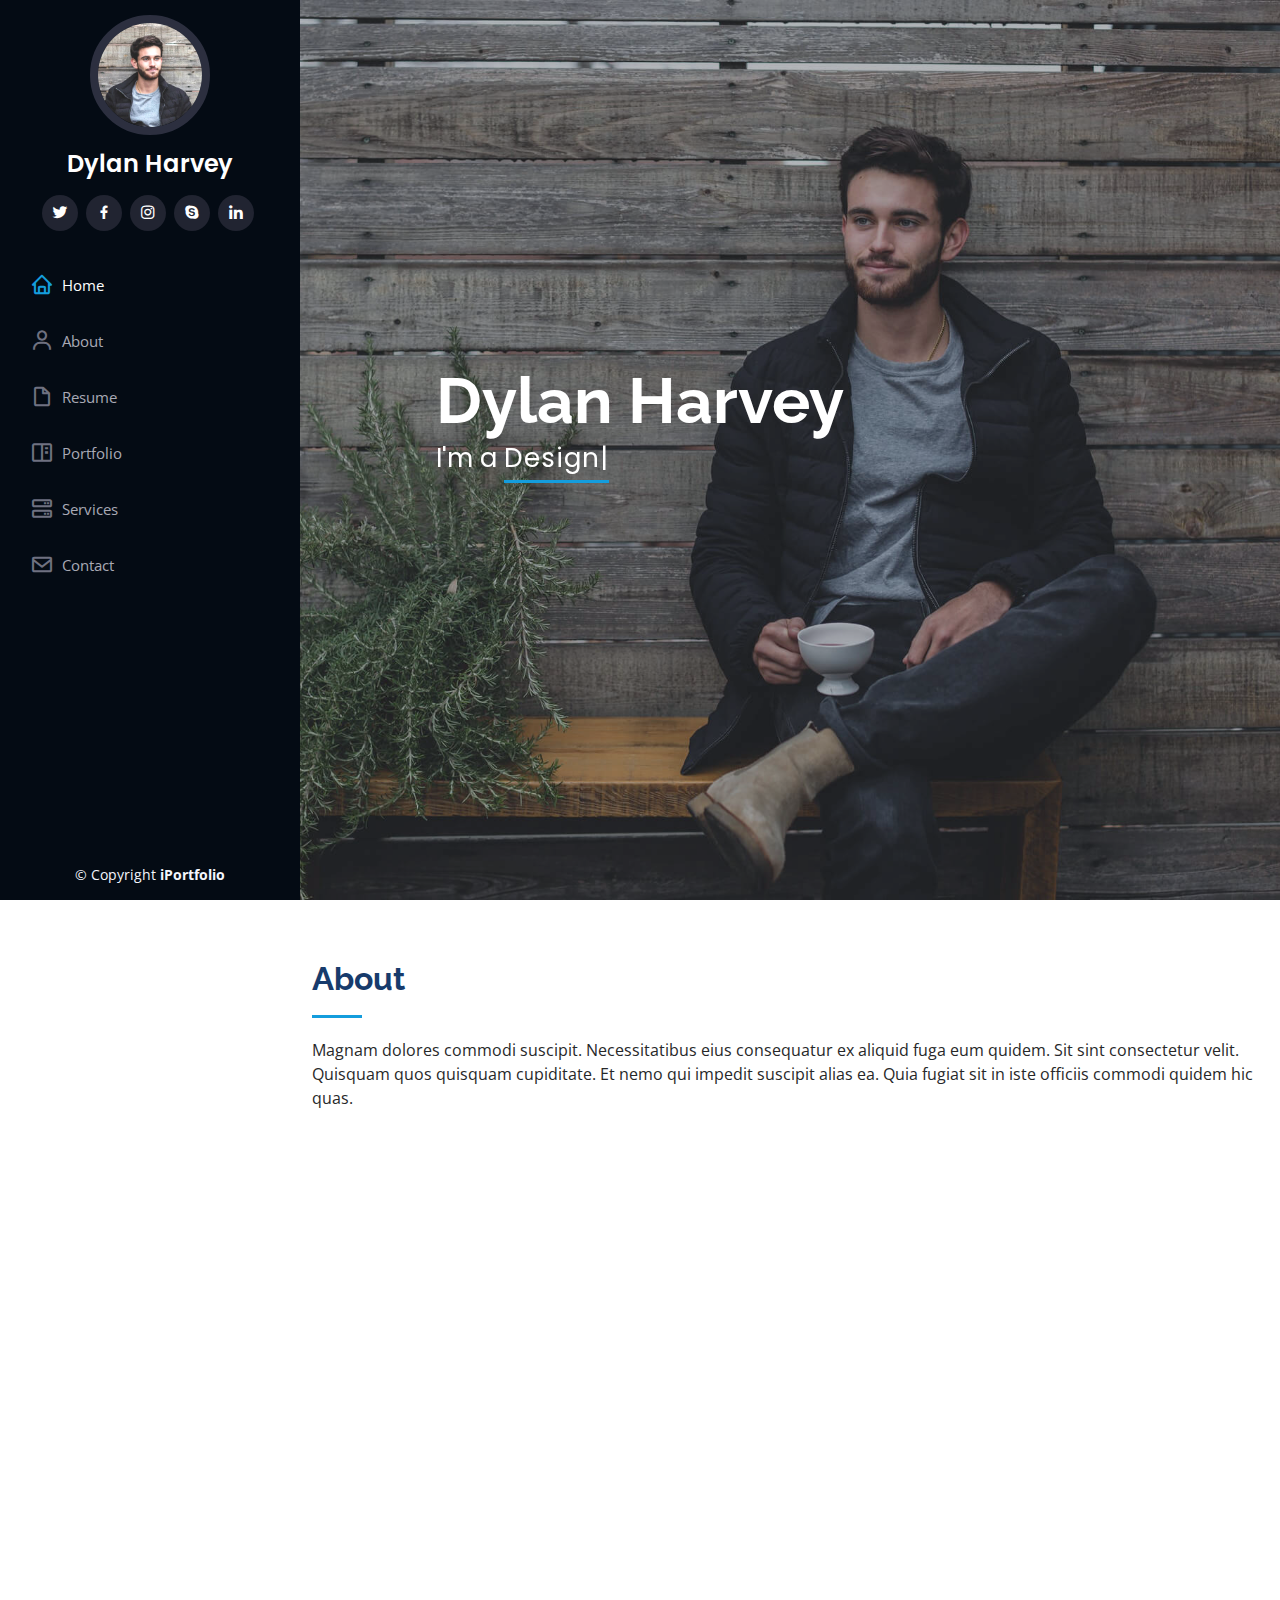
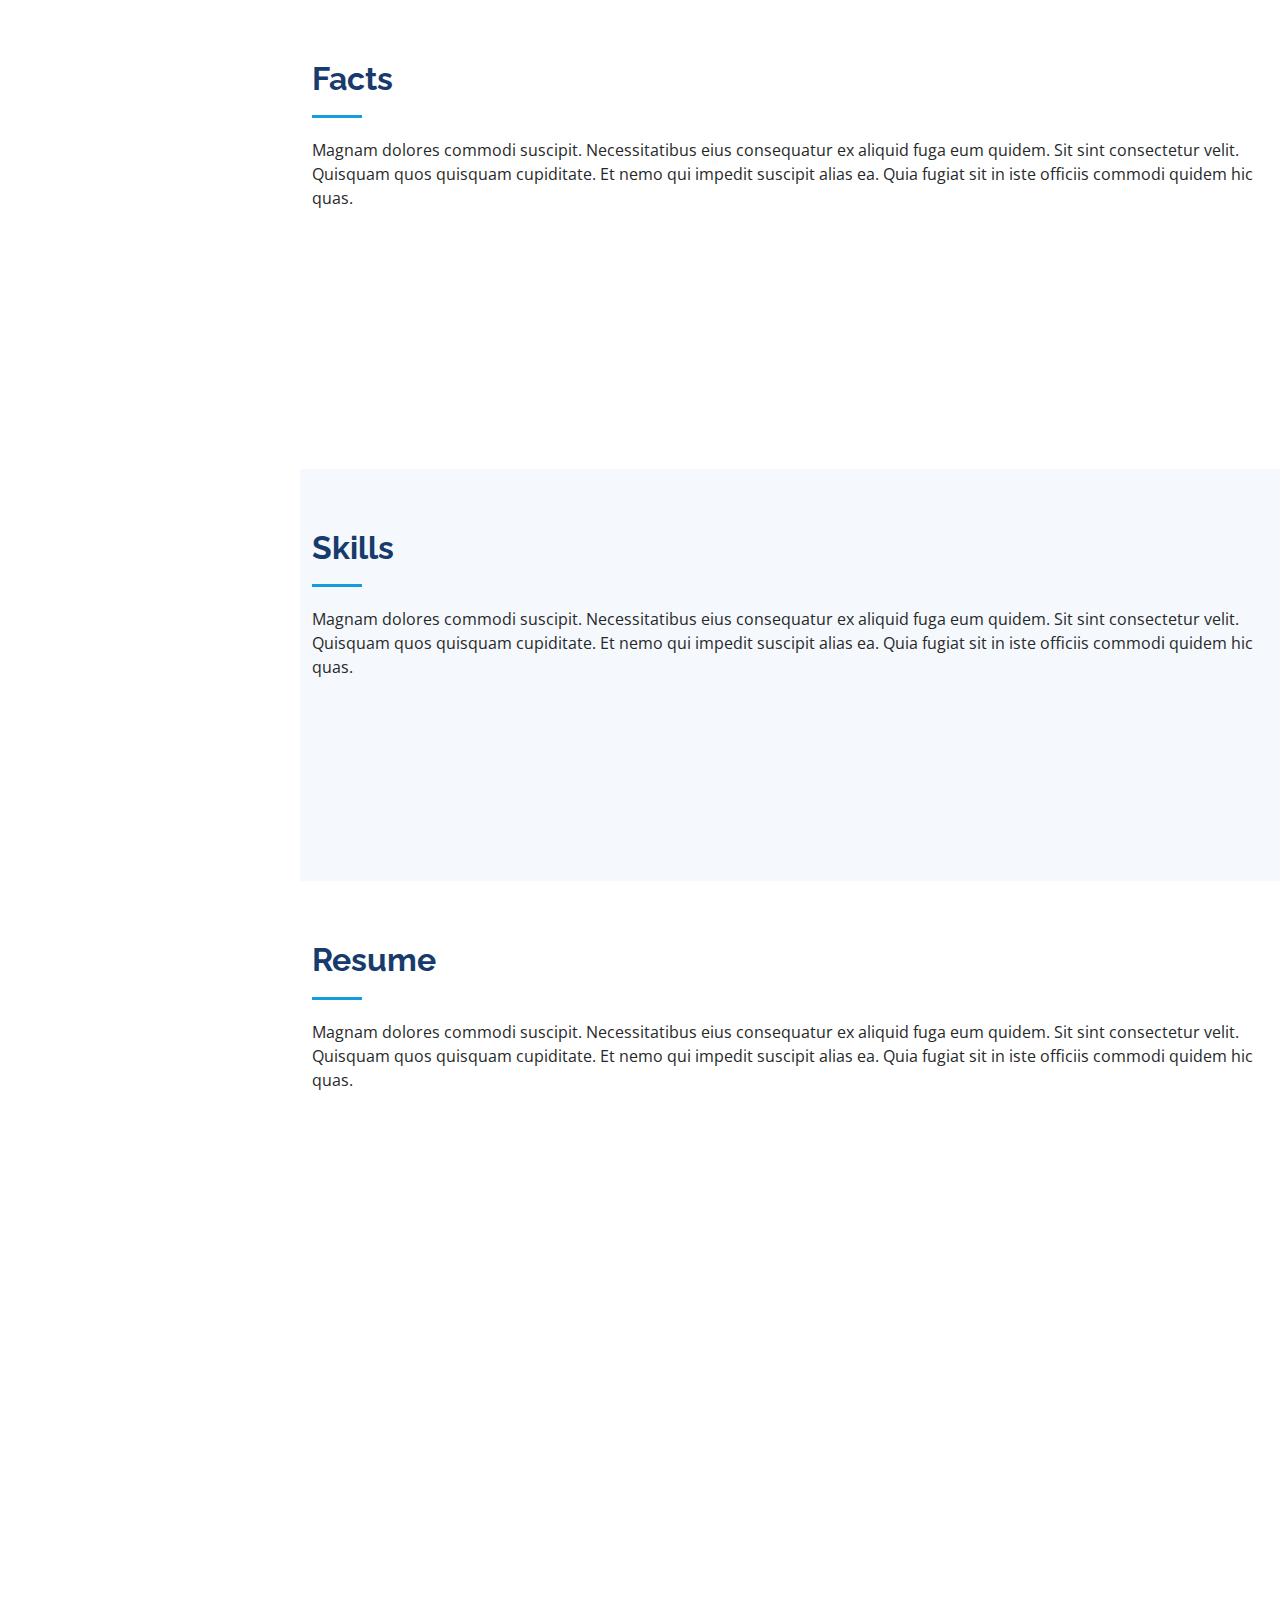
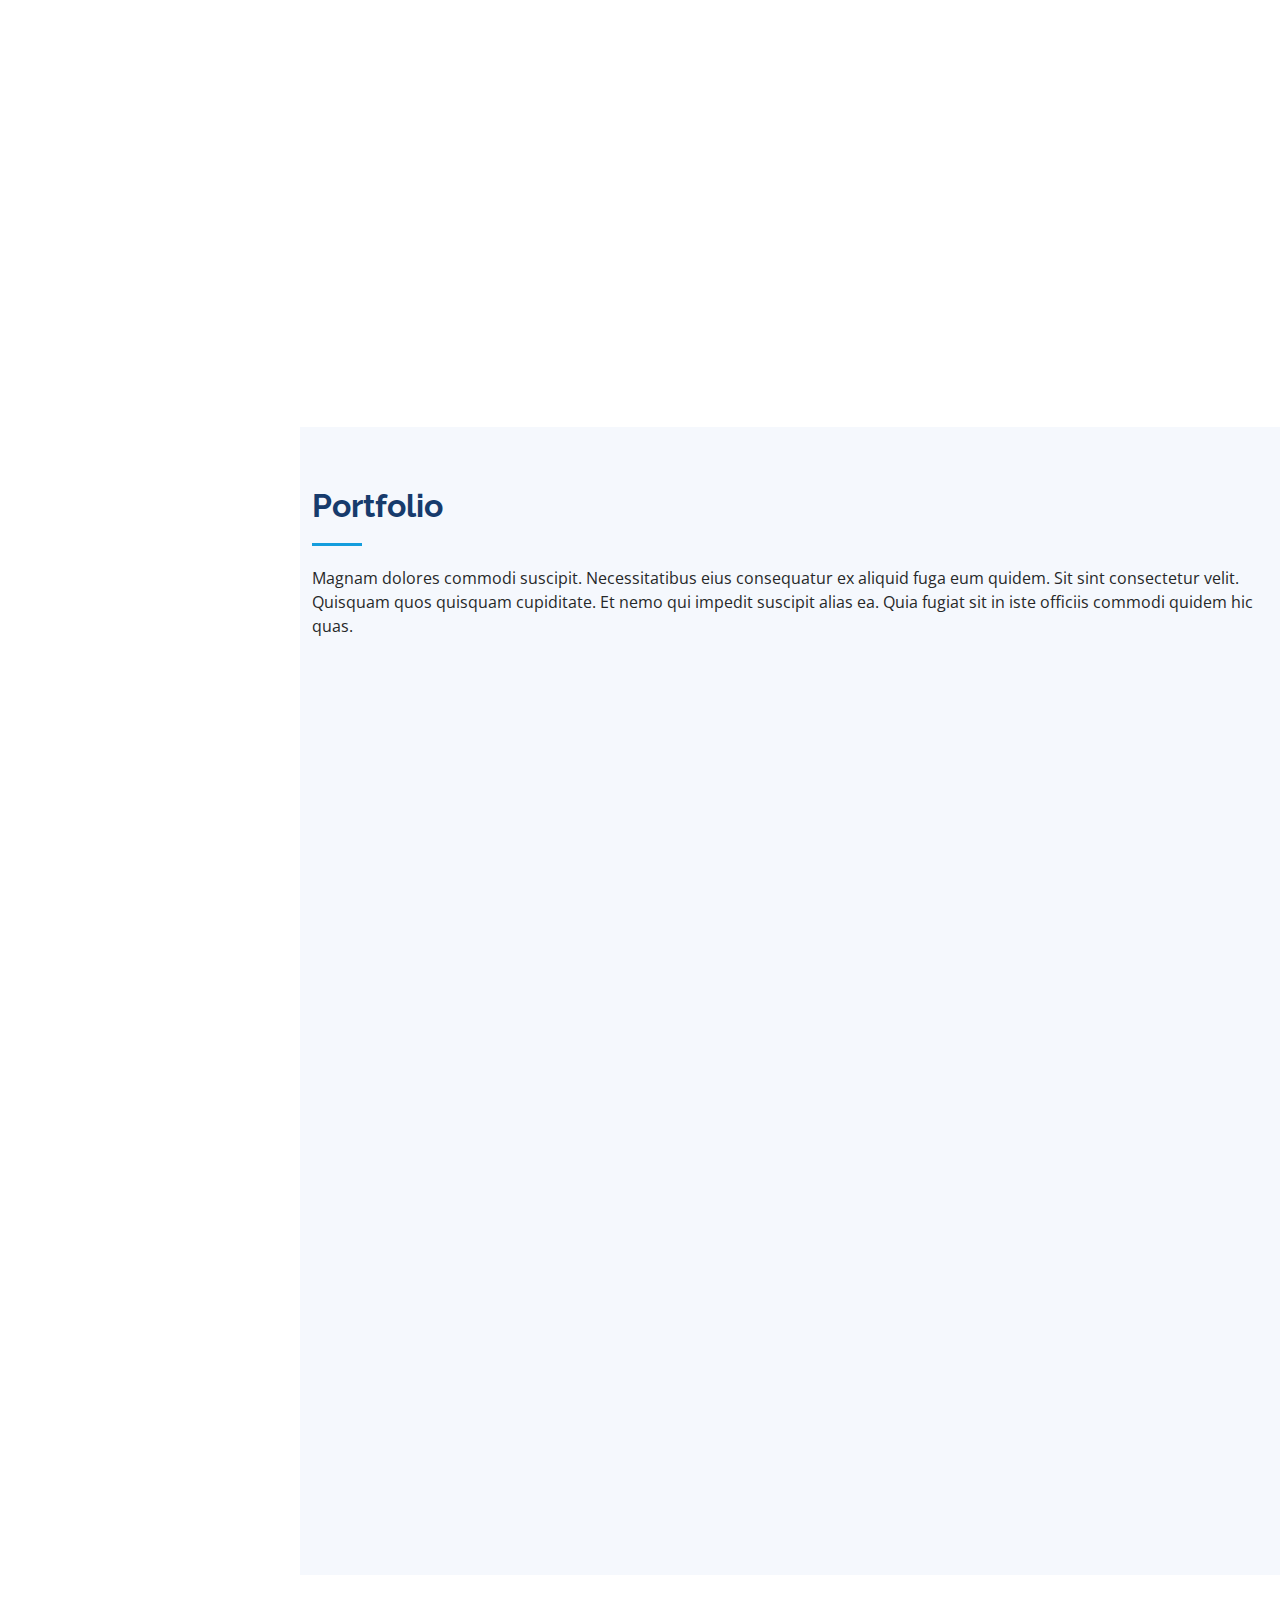
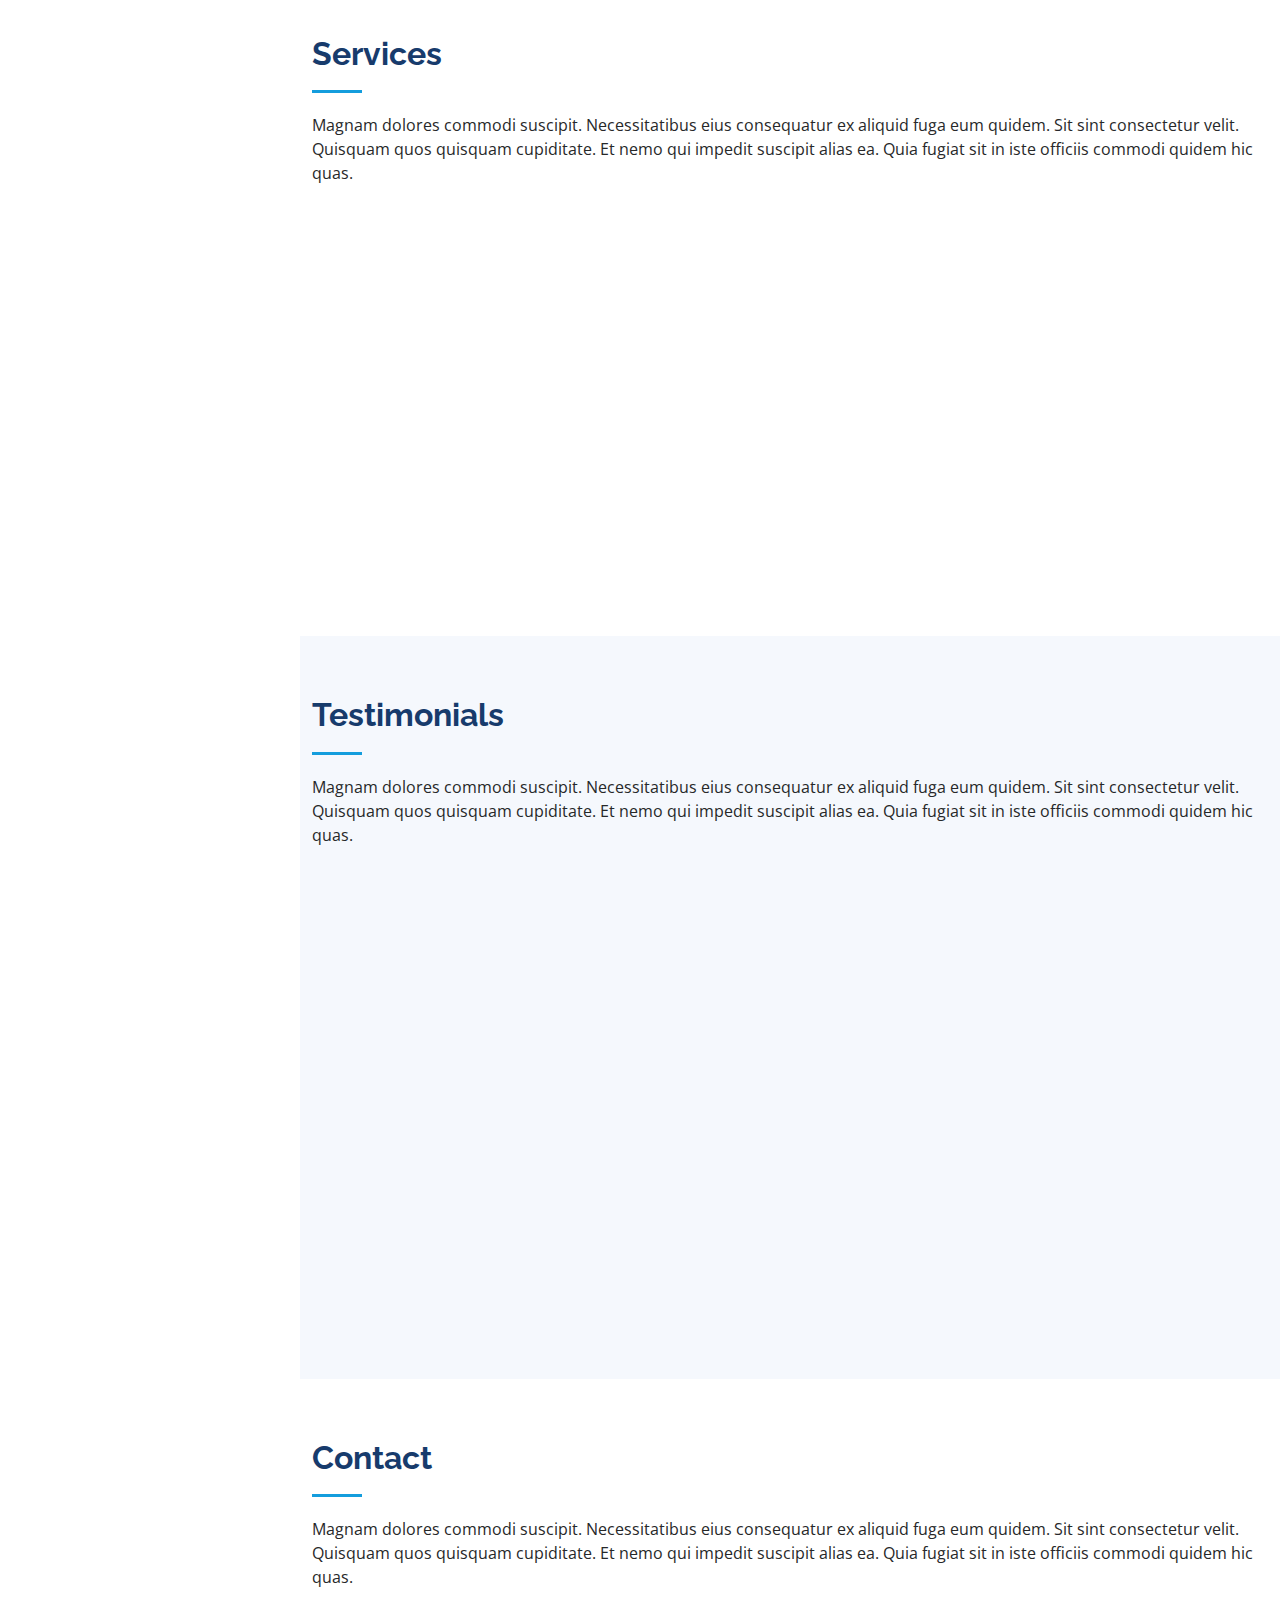
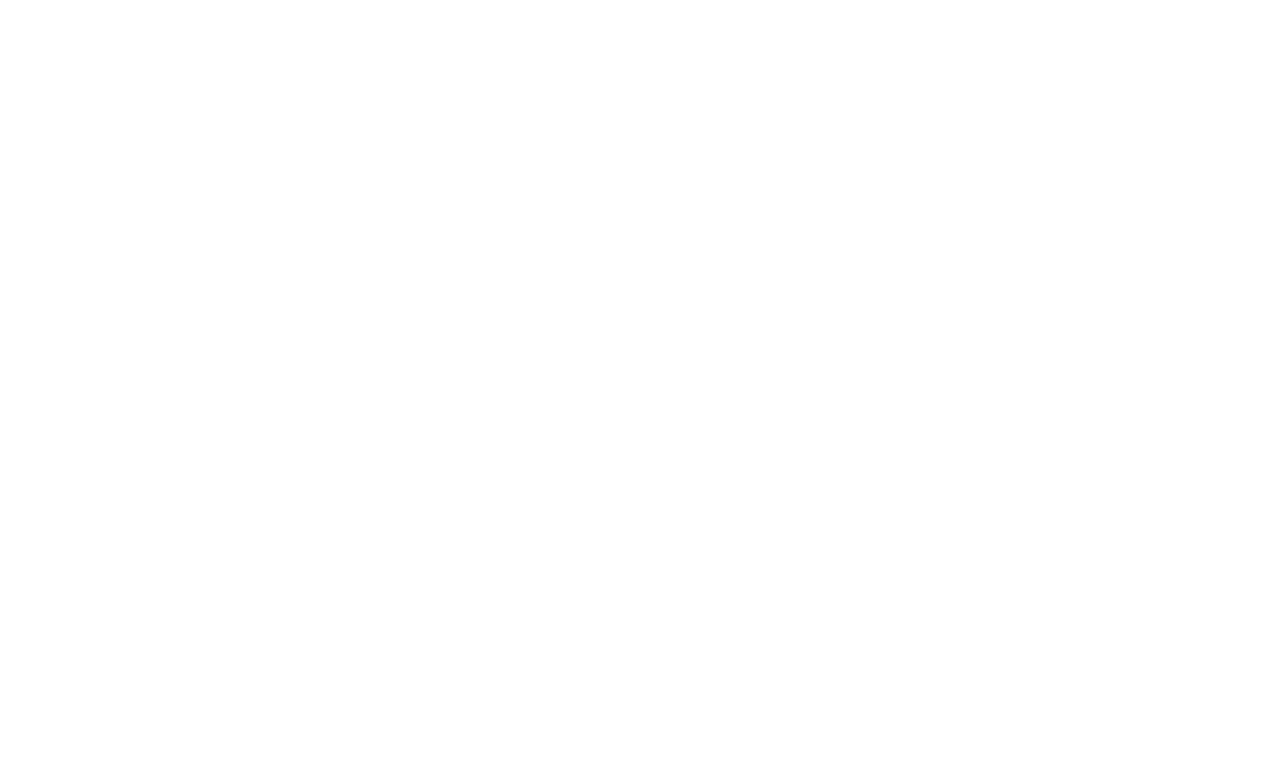
==== commit 229f71df: "Remove contact, Update webpage" ====
--- a/index.html
+++ b/index.html
@@ -5,7 +5,7 @@
   <meta charset="utf-8">
   <meta content="width=device-width, initial-scale=1.0" name="viewport">
 
-  <title>iPortfolio Bootstrap Template - Index</title>
+  <title>Dylan Harvey Portfolio - Index</title>
   <meta content="" name="description">
   <meta content="" name="keywords">
 
@@ -50,7 +50,7 @@
 
       <div class="profile">
         <img src="assets/img/profile-img.jpg" alt="" class="img-fluid rounded-circle">
-        <h1 class="text-light"><a href="index.html">Alex Smith</a></h1>
+        <h1 class="text-light"><a href="index.html">Dylan Harvey</a></h1>
         <div class="social-links mt-3 text-center">
           <a href="#" class="twitter"><i class="bx bxl-twitter"></i></a>
           <a href="#" class="facebook"><i class="bx bxl-facebook"></i></a>
@@ -76,8 +76,8 @@
   <!-- ======= Hero Section ======= -->
   <section id="hero" class="d-flex flex-column justify-content-center align-items-center">
     <div class="hero-container" data-aos="fade-in">
-      <h1>Alex Smith</h1>
-      <p>I'm <span class="typed" data-typed-items="Designer, Developer, Freelancer, Photographer"></span></p>
+      <h1>Dylan Harvey</h1>
+      <p>I'm a <span class="typed" data-typed-items="Designer, Developer, Student, Gamer"></span></p>
     </div>
   </section><!-- End Hero -->
 
@@ -97,7 +97,7 @@
             <img src="assets/img/profile-img.jpg" class="img-fluid" alt="">
           </div>
           <div class="col-lg-8 pt-4 pt-lg-0 content" data-aos="fade-left">
-            <h3>UI/UX Designer &amp; Web Developer.</h3>
+            <h3>Full Stack Web Developer.</h3>
             <p class="fst-italic">
               Lorem ipsum dolor sit amet, consectetur adipiscing elit, sed do eiusmod tempor incididunt ut labore et dolore
               magna aliqua.
@@ -105,17 +105,17 @@
             <div class="row">
               <div class="col-lg-6">
                 <ul>
-                  <li><i class="bi bi-chevron-right"></i> <strong>Birthday:</strong> <span>1 May 1995</span></li>
+                  <li><i class="bi bi-chevron-right"></i> <strong>Birthday:</strong> <span>1 July 2005</span></li>
                   <li><i class="bi bi-chevron-right"></i> <strong>Website:</strong> <span>www.example.com</span></li>
                   <li><i class="bi bi-chevron-right"></i> <strong>Phone:</strong> <span>+123 456 7890</span></li>
-                  <li><i class="bi bi-chevron-right"></i> <strong>City:</strong> <span>New York, USA</span></li>
+                  <li><i class="bi bi-chevron-right"></i> <strong>City:</strong> <span>Greenville, SC</span></li>
                 </ul>
               </div>
               <div class="col-lg-6">
                 <ul>
-                  <li><i class="bi bi-chevron-right"></i> <strong>Age:</strong> <span>30</span></li>
-                  <li><i class="bi bi-chevron-right"></i> <strong>Degree:</strong> <span>Master</span></li>
-                  <li><i class="bi bi-chevron-right"></i> <strong>PhEmailone:</strong> <span>email@example.com</span></li>
+                  <li><i class="bi bi-chevron-right"></i> <strong>Age:</strong> <span>17</span></li>
+                  <li><i class="bi bi-chevron-right"></i> <strong>Degree:</strong> <span>Coming Soon</span></li>
+                  <li><i class="bi bi-chevron-right"></i> <strong>Email:</strong> <span>dharve2005@gmail.com</span></li>
                   <li><i class="bi bi-chevron-right"></i> <strong>Freelance:</strong> <span>Available</span></li>
                 </ul>
               </div>
@@ -188,60 +188,19 @@
         </div>
 
         <div class="row skills-content">
-
           <div class="col-lg-6" data-aos="fade-up">
-
-            <div class="progress">
-              <span class="skill">HTML <i class="val">100%</i></span>
-              <div class="progress-bar-wrap">
-                <div class="progress-bar" role="progressbar" aria-valuenow="100" aria-valuemin="0" aria-valuemax="100"></div>
-              </div>
-            </div>
-
-            <div class="progress">
-              <span class="skill">CSS <i class="val">90%</i></span>
-              <div class="progress-bar-wrap">
-                <div class="progress-bar" role="progressbar" aria-valuenow="90" aria-valuemin="0" aria-valuemax="100"></div>
-              </div>
-            </div>
-
-            <div class="progress">
-              <span class="skill">JavaScript <i class="val">75%</i></span>
-              <div class="progress-bar-wrap">
-                <div class="progress-bar" role="progressbar" aria-valuenow="75" aria-valuemin="0" aria-valuemax="100"></div>
-              </div>
-            </div>
-
-          </div>
-
-          <div class="col-lg-6" data-aos="fade-up" data-aos-delay="100">
-
-            <div class="progress">
-              <span class="skill">PHP <i class="val">80%</i></span>
-              <div class="progress-bar-wrap">
-                <div class="progress-bar" role="progressbar" aria-valuenow="80" aria-valuemin="0" aria-valuemax="100"></div>
-              </div>
-            </div>
-
-            <div class="progress">
-              <span class="skill">WordPress/CMS <i class="val">90%</i></span>
-              <div class="progress-bar-wrap">
-                <div class="progress-bar" role="progressbar" aria-valuenow="90" aria-valuemin="0" aria-valuemax="100"></div>
-              </div>
-            </div>
-
-            <div class="progress">
-              <span class="skill">Photoshop <i class="val">55%</i></span>
-              <div class="progress-bar-wrap">
-                <div class="progress-bar" role="progressbar" aria-valuenow="55" aria-valuemin="0" aria-valuemax="100"></div>
-              </div>
-            </div>
-
-          </div>
-
-        </div>
-
-      </div>
+              <div class="col-lg-6">
+                <ul class="elist">
+                  <li><i class="bi bi-chevron-right"></i> <strong>HTML</strong></li>
+                  <li><i class="bi bi-chevron-right"></i> <strong>CSS</strong></li>
+                  <li><i class="bi bi-chevron-right"></i> <strong>Python</strong></li>
+                  <li><i class="bi bi-chevron-right"></i> <strong>Django</strong></li>
+                </ul>
+              </div>
+              </div>
+            </div>
+          </div>
+
     </section><!-- End Skills Section -->
 
     <!-- ======= Resume Section ======= -->
@@ -323,101 +282,101 @@
           <div class="col-lg-12 d-flex justify-content-center">
             <ul id="portfolio-flters">
               <li data-filter="*" class="filter-active">All</li>
-              <li data-filter=".filter-app">App</li>
-              <li data-filter=".filter-card">Card</li>
-              <li data-filter=".filter-web">Web</li>
+              <li data-filter=".filter-web">Front-End</li>
+              <li data-filter=".filter-app">Back-End</li>
+              <li data-filter=".filter-card">Other</li>
             </ul>
           </div>
         </div>
 
         <div class="row portfolio-container" data-aos="fade-up" data-aos-delay="100">
 
+          <div class="col-lg-4 col-md-6 portfolio-item filter-web">
+            <div class="portfolio-wrap">
+              <img src="assets/img/portfolio/portfolio-1.jpg" class="img-fluid" alt="">
+              <div class="portfolio-links">
+                <a href="assets/img/portfolio/portfolio-1.jpg" data-gallery="portfolioGallery" class="portfolio-lightbox" title="Ugly Website"><i class="bx bx-plus"></i></a>
+                <a href="https://github.com/dharveyasp/1_ugly_website" target="_blank"><i class="bx bx-link"></i></a>
+              </div>
+            </div>
+          </div>
+
+          <div class="col-lg-4 col-md-6 portfolio-item filter-web">
+            <div class="portfolio-wrap">
+              <img src="assets/img/portfolio/portfolio-2.jpg" class="img-fluid" alt="">
+              <div class="portfolio-links">
+                <a href="assets/img/portfolio/portfolio-2.jpg" data-gallery="portfolioGallery" class="portfolio-lightbox" title="CSS Octocats"><i class="bx bx-plus"></i></a>
+                <a href="https://github.com/dharveyasp/2_CSS_Octocats" target="_blank"><i class="bx bx-link"></i></a>
+              </div>
+            </div>
+          </div>
+
+          <div class="col-lg-4 col-md-6 portfolio-item filter-web">
+            <div class="portfolio-wrap">
+              <img src="assets/img/portfolio/portfolio-3.jpg" class="img-fluid" alt="">
+              <div class="portfolio-links">
+                <a href="assets/img/portfolio/portfolio-3.jpg" data-gallery="portfolioGallery" class="portfolio-lightbox" title="Pixel Perfect"><i class="bx bx-plus"></i></a>
+                <a href="https://github.com/dharveyasp/3_Pixel_Perfect" target="_blank"><i class="bx bx-link"></i></a>
+              </div>
+            </div>
+          </div>
+
           <div class="col-lg-4 col-md-6 portfolio-item filter-app">
             <div class="portfolio-wrap">
-              <img src="assets/img/portfolio/portfolio-1.jpg" class="img-fluid" alt="">
-              <div class="portfolio-links">
-                <a href="assets/img/portfolio/portfolio-1.jpg" data-gallery="portfolioGallery" class="portfolio-lightbox" title="App 1"><i class="bx bx-plus"></i></a>
-                <a href="portfolio-details.html" title="More Details"><i class="bx bx-link"></i></a>
-              </div>
-            </div>
-          </div>
-
-          <div class="col-lg-4 col-md-6 portfolio-item filter-web">
-            <div class="portfolio-wrap">
-              <img src="assets/img/portfolio/portfolio-2.jpg" class="img-fluid" alt="">
-              <div class="portfolio-links">
-                <a href="assets/img/portfolio/portfolio-2.jpg" data-gallery="portfolioGallery" class="portfolio-lightbox" title="Web 3"><i class="bx bx-plus"></i></a>
-                <a href="portfolio-details.html" title="More Details"><i class="bx bx-link"></i></a>
+              <img src="assets/img/portfolio/portfolio-4.jpg" class="img-fluid" alt="">
+              <div class="portfolio-links">
+                <a href="assets/img/portfolio/portfolio-4.jpg" data-gallery="portfolioGallery" class="portfolio-lightbox" title="Flask Web Server"><i class="bx bx-plus"></i></a>
+                <a href="https://github.com/dharveyasp/4_Flask_Server" target="_blank"><i class="bx bx-link"></i></a>
+              </div>
+            </div>
+          </div>
+
+          <div class="col-lg-4 col-md-6 portfolio-item filter-card">
+            <div class="portfolio-wrap">
+              <img src="assets/img/portfolio/portfolio-5.jpg" class="img-fluid" alt="">
+              <div class="portfolio-links">
+                <a href="assets/img/portfolio/portfolio-5.jpg" data-gallery="portfolioGallery" class="portfolio-lightbox" title="Discord Bot"><i class="bx bx-plus"></i></a>
+                <a href="https://github.com/dharveyasp/5_Discord_Bot" target="_blank"><i class="bx bx-link"></i></a>
               </div>
             </div>
           </div>
 
           <div class="col-lg-4 col-md-6 portfolio-item filter-app">
             <div class="portfolio-wrap">
-              <img src="assets/img/portfolio/portfolio-3.jpg" class="img-fluid" alt="">
-              <div class="portfolio-links">
-                <a href="assets/img/portfolio/portfolio-3.jpg" data-gallery="portfolioGallery" class="portfolio-lightbox" title="App 2"><i class="bx bx-plus"></i></a>
-                <a href="portfolio-details.html" title="More Details"><i class="bx bx-link"></i></a>
-              </div>
-            </div>
-          </div>
-
-          <div class="col-lg-4 col-md-6 portfolio-item filter-card">
-            <div class="portfolio-wrap">
-              <img src="assets/img/portfolio/portfolio-4.jpg" class="img-fluid" alt="">
-              <div class="portfolio-links">
-                <a href="assets/img/portfolio/portfolio-4.jpg" data-gallery="portfolioGallery" class="portfolio-lightbox" title="Card 2"><i class="bx bx-plus"></i></a>
-                <a href="portfolio-details.html" title="More Details"><i class="bx bx-link"></i></a>
-              </div>
-            </div>
-          </div>
-
-          <div class="col-lg-4 col-md-6 portfolio-item filter-web">
-            <div class="portfolio-wrap">
-              <img src="assets/img/portfolio/portfolio-5.jpg" class="img-fluid" alt="">
-              <div class="portfolio-links">
-                <a href="assets/img/portfolio/portfolio-5.jpg" data-gallery="portfolioGallery" class="portfolio-lightbox" title="Web 2"><i class="bx bx-plus"></i></a>
-                <a href="portfolio-details.html" title="More Details"><i class="bx bx-link"></i></a>
+              <img src="assets/img/portfolio/portfolio-6.jpg" class="img-fluid" alt="">
+              <div class="portfolio-links">
+                <a href="assets/img/portfolio/portfolio-6.jpg" data-gallery="portfolioGallery" class="portfolio-lightbox" title="Django Blog"><i class="bx bx-plus"></i></a>
+                <a href="https://github.com/dharveyasp/6_Django_Tutorial" target="_blank"><i class="bx bx-link"></i></a>
               </div>
             </div>
           </div>
 
           <div class="col-lg-4 col-md-6 portfolio-item filter-app">
             <div class="portfolio-wrap">
-              <img src="assets/img/portfolio/portfolio-6.jpg" class="img-fluid" alt="">
-              <div class="portfolio-links">
-                <a href="assets/img/portfolio/portfolio-6.jpg" data-gallery="portfolioGallery" class="portfolio-lightbox" title="App 3"><i class="bx bx-plus"></i></a>
-                <a href="portfolio-details.html" title="More Details"><i class="bx bx-link"></i></a>
-              </div>
-            </div>
-          </div>
-
-          <div class="col-lg-4 col-md-6 portfolio-item filter-card">
-            <div class="portfolio-wrap">
               <img src="assets/img/portfolio/portfolio-7.jpg" class="img-fluid" alt="">
               <div class="portfolio-links">
-                <a href="assets/img/portfolio/portfolio-7.jpg" data-gallery="portfolioGallery" class="portfolio-lightbox" title="Card 1"><i class="bx bx-plus"></i></a>
-                <a href="portfolio-details.html" title="More Details"><i class="bx bx-link"></i></a>
-              </div>
-            </div>
-          </div>
-
-          <div class="col-lg-4 col-md-6 portfolio-item filter-card">
+                <a href="assets/img/portfolio/portfolio-7.jpg" data-gallery="portfolioGallery" class="portfolio-lightbox" title="Django Polls"><i class="bx bx-plus"></i></a>
+                <a href="https://github.com/dharveyasp/7_Django_Advanced" target="_blank"><i class="bx bx-link"></i></a>
+              </div>
+            </div>
+          </div>
+
+          <div class="col-lg-4 col-md-6 portfolio-item filter-app">
             <div class="portfolio-wrap">
               <img src="assets/img/portfolio/portfolio-8.jpg" class="img-fluid" alt="">
               <div class="portfolio-links">
-                <a href="assets/img/portfolio/portfolio-8.jpg" data-gallery="portfolioGallery" class="portfolio-lightbox" title="Card 3"><i class="bx bx-plus"></i></a>
-                <a href="portfolio-details.html" title="More Details"><i class="bx bx-link"></i></a>
-              </div>
-            </div>
-          </div>
-
-          <div class="col-lg-4 col-md-6 portfolio-item filter-web">
+                <a href="assets/img/portfolio/portfolio-8.jpg" data-gallery="portfolioGallery" class="portfolio-lightbox" title="Django Custom 1"><i class="bx bx-plus"></i></a>
+                <a href="https://github.com/dharveyasp/8_django_custom" target="_blank"><i class="bx bx-link"></i></a>
+              </div>
+            </div>
+          </div>
+
+          <div class="col-lg-4 col-md-6 portfolio-item filter-app">
             <div class="portfolio-wrap">
               <img src="assets/img/portfolio/portfolio-9.jpg" class="img-fluid" alt="">
               <div class="portfolio-links">
-                <a href="assets/img/portfolio/portfolio-9.jpg" data-gallery="portfolioGallery" class="portfolio-lightbox" title="Web 3"><i class="bx bx-plus"></i></a>
-                <a href="portfolio-details.html" title="More Details"><i class="bx bx-link"></i></a>
+                <a href="assets/img/portfolio/portfolio-9.jpg" data-gallery="portfolioGallery" class="portfolio-lightbox" title="Django Password Manager"><i class="bx bx-plus"></i></a>
+                <a href="https://github.com/dharveyasp/9_django_password_manage" target="_blank"><i class="bx bx-link"></i></a>
               </div>
             </div>
           </div>
--- a/styles.css
+++ b/styles.css
@@ -1,3 +1,6 @@
 #footer .credits {
   display: none;
+}
+.elist {
+  list-style-type: none;
 }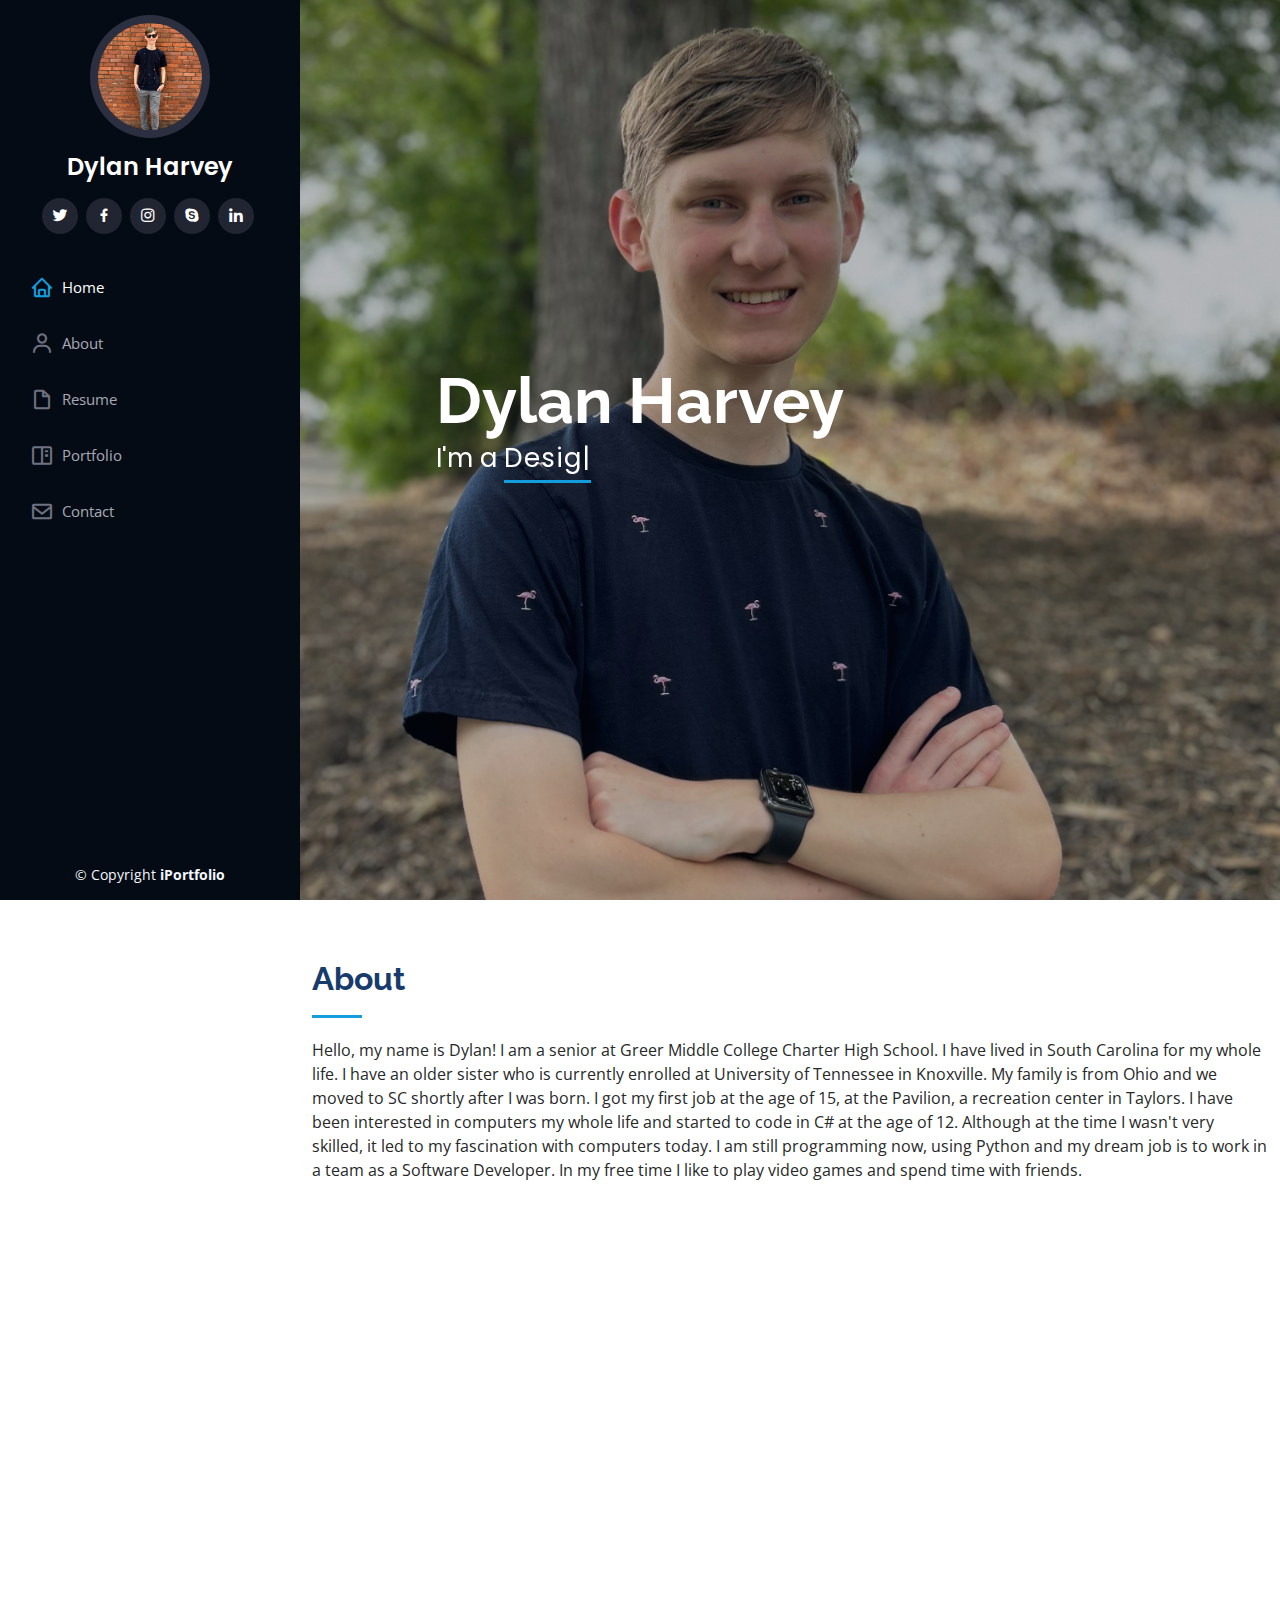
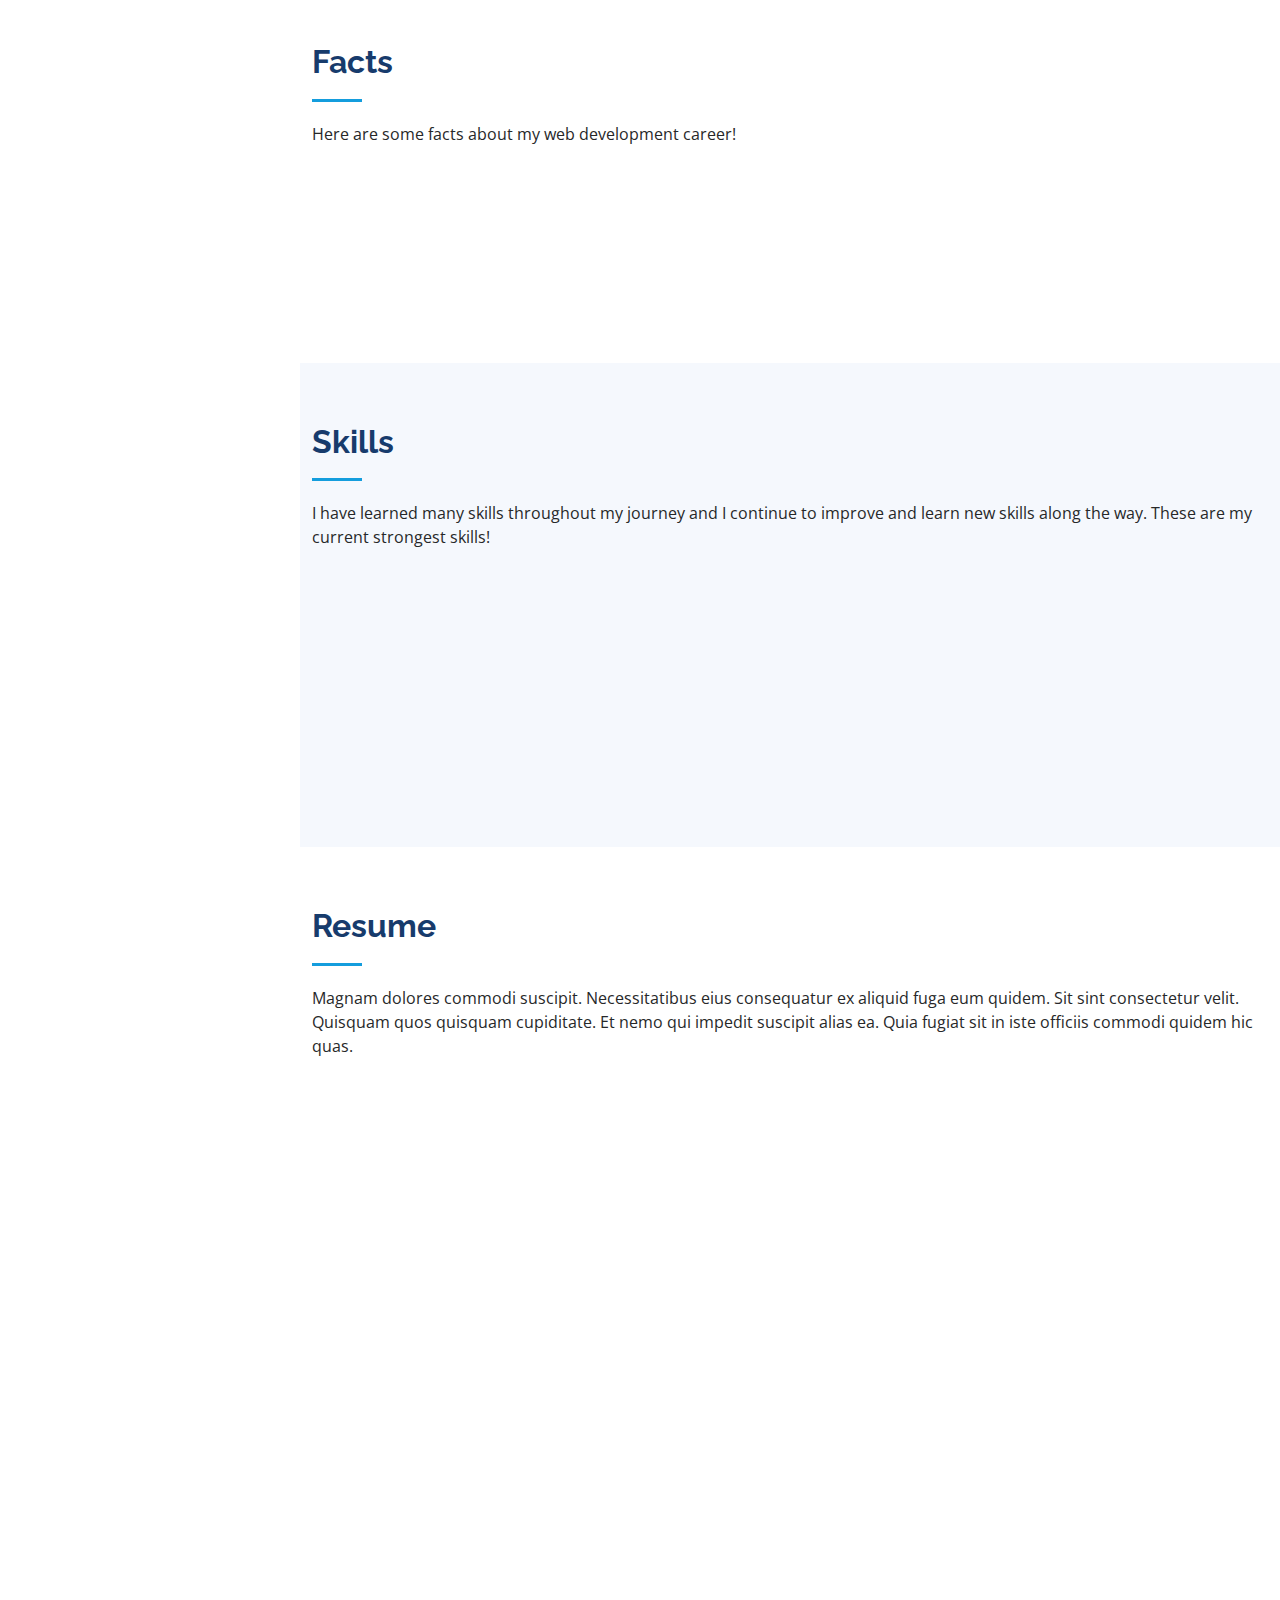
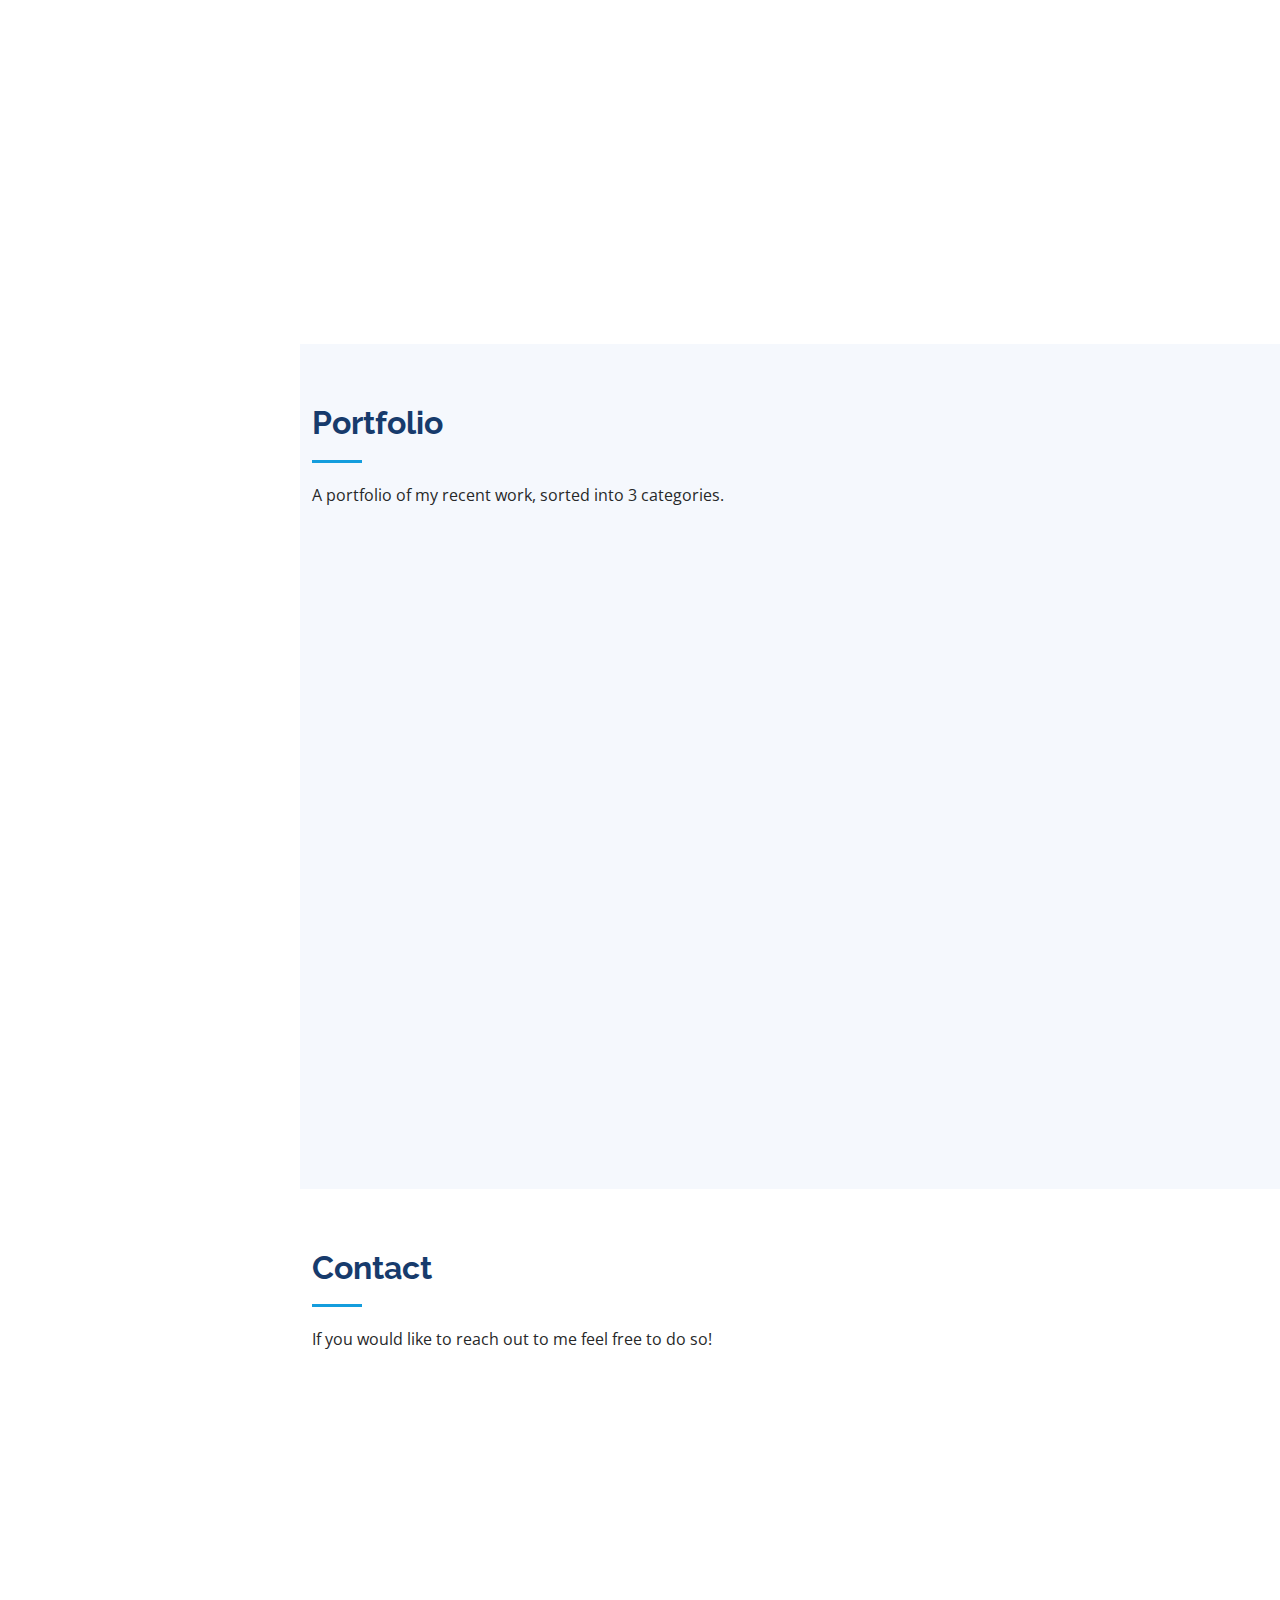
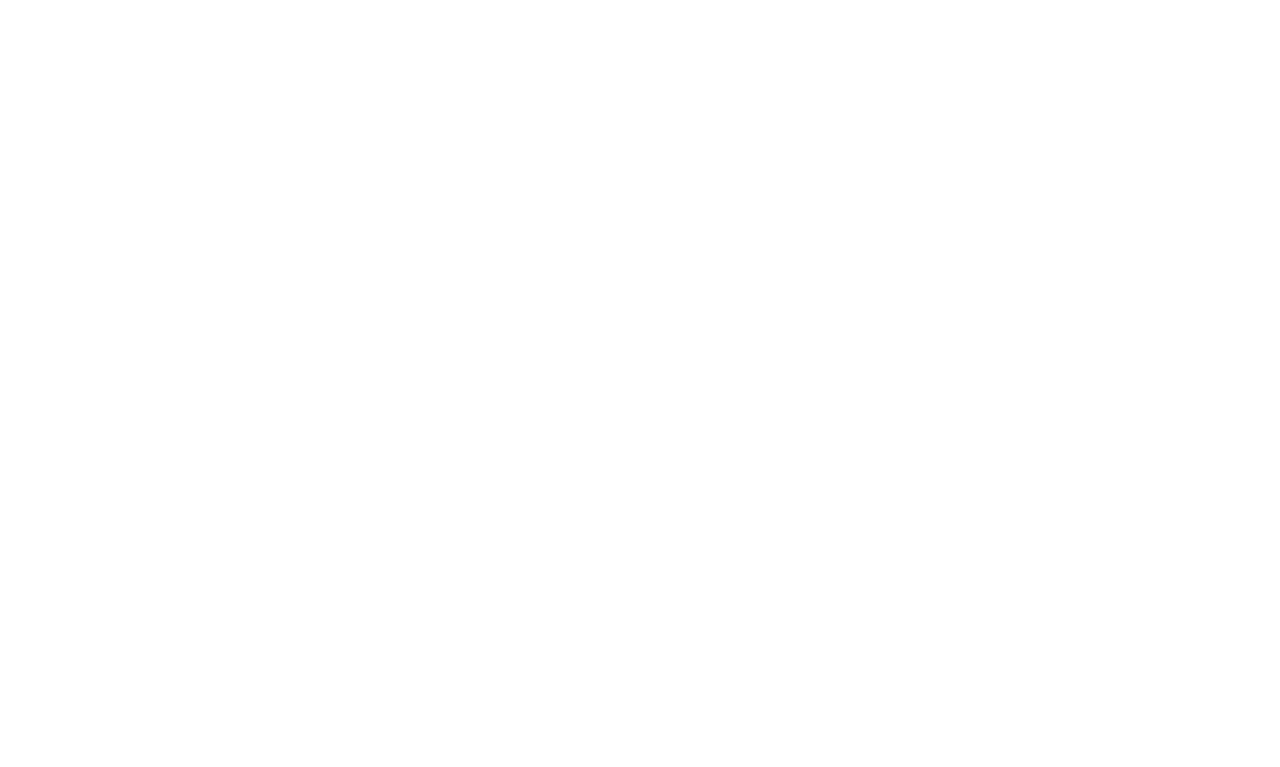
==== commit 72336caf: "Add images and update index" ====
--- a/index.html
+++ b/index.html
@@ -49,7 +49,7 @@
     <div class="d-flex flex-column">
 
       <div class="profile">
-        <img src="assets/img/profile-img.jpg" alt="" class="img-fluid rounded-circle">
+        <img src="images/profile_pic.jpg" alt="" class="img-fluid rounded-circle">
         <h1 class="text-light"><a href="index.html">Dylan Harvey</a></h1>
         <div class="social-links mt-3 text-center">
           <a href="#" class="twitter"><i class="bx bxl-twitter"></i></a>
@@ -66,7 +66,6 @@
           <li><a href="#about" class="nav-link scrollto"><i class="bx bx-user"></i> <span>About</span></a></li>
           <li><a href="#resume" class="nav-link scrollto"><i class="bx bx-file-blank"></i> <span>Resume</span></a></li>
           <li><a href="#portfolio" class="nav-link scrollto"><i class="bx bx-book-content"></i> <span>Portfolio</span></a></li>
-          <li><a href="#services" class="nav-link scrollto"><i class="bx bx-server"></i> <span>Services</span></a></li>
           <li><a href="#contact" class="nav-link scrollto"><i class="bx bx-envelope"></i> <span>Contact</span></a></li>
         </ul>
       </nav><!-- .nav-menu -->
@@ -89,18 +88,17 @@
 
         <div class="section-title">
           <h2>About</h2>
-          <p>Magnam dolores commodi suscipit. Necessitatibus eius consequatur ex aliquid fuga eum quidem. Sit sint consectetur velit. Quisquam quos quisquam cupiditate. Et nemo qui impedit suscipit alias ea. Quia fugiat sit in iste officiis commodi quidem hic quas.</p>
+          <p>Hello, my name is Dylan! I am a senior at Greer Middle College Charter High School. I have lived in South Carolina for my whole life. I have an older sister who is currently enrolled at University of Tennessee in Knoxville. My family is from Ohio and we moved to SC shortly after I was born. I got my first job at the age of 15, at the Pavilion, a recreation center in Taylors. I have been interested in computers my whole life and started to code in C# at the age of 12. Although at the time I wasn't very skilled, it led to my fascination with computers today. I am still programming now, using Python and my dream job is to work in a team as a Software Developer. In my free time I like to play video games and spend time with friends.</p>
         </div>
 
         <div class="row">
           <div class="col-lg-4" data-aos="fade-right">
-            <img src="assets/img/profile-img.jpg" class="img-fluid" alt="">
+            <img src="images/profile_pic.jpg" class="img-fluid" alt="">
           </div>
           <div class="col-lg-8 pt-4 pt-lg-0 content" data-aos="fade-left">
             <h3>Full Stack Web Developer.</h3>
             <p class="fst-italic">
-              Lorem ipsum dolor sit amet, consectetur adipiscing elit, sed do eiusmod tempor incididunt ut labore et dolore
-              magna aliqua.
+              I'm improving more and more each day!
             </p>
             <div class="row">
               <div class="col-lg-6">
@@ -120,10 +118,6 @@
                 </ul>
               </div>
             </div>
-            <p>
-              Officiis eligendi itaque labore et dolorum mollitia officiis optio vero. Quisquam sunt adipisci omnis et ut. Nulla accusantium dolor incidunt officia tempore. Et eius omnis.
-              Cupiditate ut dicta maxime officiis quidem quia. Sed et consectetur qui quia repellendus itaque neque. Aliquid amet quidem ut quaerat cupiditate. Ab et eum qui repellendus omnis culpa magni laudantium dolores.
-            </p>
           </div>
         </div>
 
@@ -136,7 +130,7 @@
 
         <div class="section-title">
           <h2>Facts</h2>
-          <p>Magnam dolores commodi suscipit. Necessitatibus eius consequatur ex aliquid fuga eum quidem. Sit sint consectetur velit. Quisquam quos quisquam cupiditate. Et nemo qui impedit suscipit alias ea. Quia fugiat sit in iste officiis commodi quidem hic quas.</p>
+          <p>Here are some facts about my web development career!</p>
         </div>
 
         <div class="row no-gutters">
@@ -144,32 +138,32 @@
           <div class="col-lg-3 col-md-6 d-md-flex align-items-md-stretch" data-aos="fade-up">
             <div class="count-box">
               <i class="bi bi-emoji-smile"></i>
-              <span data-purecounter-start="0" data-purecounter-end="232" data-purecounter-duration="1" class="purecounter"></span>
-              <p><strong>Happy Clients</strong> consequuntur quae</p>
+              <span data-purecounter-start="0" data-purecounter-end="5" data-purecounter-duration="1" class="purecounter"></span>
+              <p><strong>Happy Clients</strong></p>
             </div>
           </div>
 
           <div class="col-lg-3 col-md-6 d-md-flex align-items-md-stretch" data-aos="fade-up" data-aos-delay="100">
             <div class="count-box">
               <i class="bi bi-journal-richtext"></i>
-              <span data-purecounter-start="0" data-purecounter-end="521" data-purecounter-duration="1" class="purecounter"></span>
-              <p><strong>Projects</strong> adipisci atque cum quia aut</p>
+              <span data-purecounter-start="0" data-purecounter-end="20" data-purecounter-duration="1" class="purecounter"></span>
+              <p><strong>Projects</strong></p>
             </div>
           </div>
 
           <div class="col-lg-3 col-md-6 d-md-flex align-items-md-stretch" data-aos="fade-up" data-aos-delay="200">
             <div class="count-box">
               <i class="bi bi-headset"></i>
-              <span data-purecounter-start="0" data-purecounter-end="1453" data-purecounter-duration="1" class="purecounter"></span>
-              <p><strong>Hours Of Support</strong> aut commodi quaerat</p>
+              <span data-purecounter-start="0" data-purecounter-end="217" data-purecounter-duration="1" class="purecounter"></span>
+              <p><strong>Hours Of Development</strong></p>
             </div>
           </div>
 
           <div class="col-lg-3 col-md-6 d-md-flex align-items-md-stretch" data-aos="fade-up" data-aos-delay="300">
             <div class="count-box">
               <i class="bi bi-people"></i>
-              <span data-purecounter-start="0" data-purecounter-end="32" data-purecounter-duration="1" class="purecounter"></span>
-              <p><strong>Hard Workers</strong> rerum asperiores dolor</p>
+              <span data-purecounter-start="0" data-purecounter-end="12" data-purecounter-duration="1" class="purecounter"></span>
+              <p><strong>Largest Team Project</strong></p>
             </div>
           </div>
 
@@ -184,17 +178,21 @@
 
         <div class="section-title">
           <h2>Skills</h2>
-          <p>Magnam dolores commodi suscipit. Necessitatibus eius consequatur ex aliquid fuga eum quidem. Sit sint consectetur velit. Quisquam quos quisquam cupiditate. Et nemo qui impedit suscipit alias ea. Quia fugiat sit in iste officiis commodi quidem hic quas.</p>
+          <p>I have learned many skills throughout my journey and I continue to improve and learn new skills along the way. These are my current strongest skills!</p>
         </div>
 
         <div class="row skills-content">
-          <div class="col-lg-6" data-aos="fade-up">
-              <div class="col-lg-6">
+          <div class="col-lg-8" data-aos="fade-up">
+              <div class="col-lg-8">
                 <ul class="elist">
                   <li><i class="bi bi-chevron-right"></i> <strong>HTML</strong></li>
                   <li><i class="bi bi-chevron-right"></i> <strong>CSS</strong></li>
                   <li><i class="bi bi-chevron-right"></i> <strong>Python</strong></li>
                   <li><i class="bi bi-chevron-right"></i> <strong>Django</strong></li>
+                  <li><i class="bi bi-chevron-right"></i> <strong>Bootstrap</strong></li>
+                  <li><i class="bi bi-chevron-right"></i> <strong>C# and Unity Game Engine</strong></li>
+                  <li><i class="bi bi-chevron-right"></i> <strong>Microsoft Office Suite</strong></li>
+                  <li><i class="bi bi-chevron-right"></i> <strong>Windows and Mac/Unix operating systems</strong></li>
                 </ul>
               </div>
               </div>
@@ -214,53 +212,55 @@
 
         <div class="row">
           <div class="col-lg-6" data-aos="fade-up">
-            <h3 class="resume-title">Sumary</h3>
+            <h3 class="resume-title">Summary</h3>
             <div class="resume-item pb-0">
-              <h4>Alex Smith</h4>
-              <p><em>Innovative and deadline-driven Graphic Designer with 3+ years of experience designing and developing user-centered digital/print marketing material from initial concept to final, polished deliverable.</em></p>
+              <h4>Dylan Harvey</h4>
+              <p><em>Self-Motivated college student who is ready to learn about computer science to become a software developer. Interests include backend web development, game development, and cybersecurity.</em></p>
               <ul>
-                <li>Portland par 127,Orlando, FL</li>
-                <li>(123) 456-7891</li>
-                <li>alice.barkley@example.com</li>
+                <li>210 Granito Dr, Greer, SC</li>
+                <li>(864) 546-9743</li>
+                <li>dharveyasp@gmail.com</li>
               </ul>
             </div>
 
             <h3 class="resume-title">Education</h3>
             <div class="resume-item">
-              <h4>Master of Fine Arts &amp; Graphic Design</h4>
-              <h5>2015 - 2016</h5>
-              <p><em>Rochester Institute of Technology, Rochester, NY</em></p>
-              <p>Qui deserunt veniam. Et sed aliquam labore tempore sed quisquam iusto autem sit. Ea vero voluptatum qui ut dignissimos deleniti nerada porti sand markend</p>
+              <h4>Greer Middle College Charter High School</h4>
+              <h5>2019-2023</h5>
+              <p><em>4.822 GPA (5pt scale)</em></p>
+              <p>Graduated May 26th with Palmetto Fellows scholarship</p>
+              <p>Highest composite ACT score award</p>
             </div>
             <div class="resume-item">
-              <h4>Bachelor of Fine Arts &amp; Graphic Design</h4>
-              <h5>2010 - 2014</h5>
-              <p><em>Rochester Institute of Technology, Rochester, NY</em></p>
-              <p>Quia nobis sequi est occaecati aut. Repudiandae et iusto quae reiciendis et quis Eius vel ratione eius unde vitae rerum voluptates asperiores voluptatem Earum molestiae consequatur neque etlon sader mart dila</p>
+              <h4>Greenville Technical College</h4>
+              <h5>2021-2023</h5>
+              <p><em>3.684 GPA (4pt scale)</em></p>
+              <p>Dual enrollment at Greenville Tech to get college credits before finishing high school</p>
+              <p>46 Credit Hours</p>
             </div>
           </div>
           <div class="col-lg-6" data-aos="fade-up" data-aos-delay="100">
-            <h3 class="resume-title">Professional Experience</h3>
+            <h3 class="resume-title">Work Experience</h3>
             <div class="resume-item">
-              <h4>Senior graphic design specialist</h4>
-              <h5>2019 - Present</h5>
-              <p><em>Experion, New York, NY </em></p>
+              <h4>Web Developer Apprentice</h4>
+              <h5>2022 - Present</h5>
+              <p><em>Taylors, SC</em></p>
               <ul>
-                <li>Lead in the design, development, and implementation of the graphic, layout, and production communication materials</li>
-                <li>Delegate tasks to the 7 members of the design team and provide counsel on all aspects of the project. </li>
-                <li>Supervise the assessment of all graphic materials in order to ensure quality and accuracy of the design</li>
-                <li>Oversee the efficient use of production project budgets ranging from $2,000 - $25,000</li>
+                <li>Learned front-end web development including HTML, CSS, and JavaScript</li>
+                <li>Worked on a wide variety of projects involving these topics and used problem solving skills</li>
+                <li>Learned back-end web development using Python and web frameworks such as Flask and Django</li>
+                <li>Used API integration in multiple projects</li>
+                <li>Created fully functional full-stack web applications</li>
               </ul>
             </div>
             <div class="resume-item">
-              <h4>Graphic design specialist</h4>
-              <h5>2017 - 2018</h5>
-              <p><em>Stepping Stone Advertising, New York, NY</em></p>
+              <h4>The Pavilion</h4>
+              <h5>2021 - Present</h5>
+              <p><em>Taylors, SC</em></p>
               <ul>
-                <li>Developed numerous marketing programs (logos, brochures,infographics, presentations, and advertisements).</li>
-                <li>Managed up to 5 projects or tasks at a given time while under pressure</li>
-                <li>Recommended and consulted with clients on the most appropriate graphic design</li>
-                <li>Created 4+ design presentations and proposals a month for clients and account managers</li>
+                <li>Operated a point-of-sale system and provided excellent customer service</li>
+                <li>Acts as party host for groups of up to 30 guests</li>
+                <li>Coordinating reservations with guests and handling booking via the RecTrac system</li>
               </ul>
             </div>
           </div>
@@ -275,7 +275,7 @@
 
         <div class="section-title">
           <h2>Portfolio</h2>
-          <p>Magnam dolores commodi suscipit. Necessitatibus eius consequatur ex aliquid fuga eum quidem. Sit sint consectetur velit. Quisquam quos quisquam cupiditate. Et nemo qui impedit suscipit alias ea. Quia fugiat sit in iste officiis commodi quidem hic quas.</p>
+          <p>A portfolio of my recent work, sorted into 3 categories.</p>
         </div>
 
         <div class="row" data-aos="fade-up">
@@ -293,9 +293,9 @@
 
           <div class="col-lg-4 col-md-6 portfolio-item filter-web">
             <div class="portfolio-wrap">
-              <img src="assets/img/portfolio/portfolio-1.jpg" class="img-fluid" alt="">
-              <div class="portfolio-links">
-                <a href="assets/img/portfolio/portfolio-1.jpg" data-gallery="portfolioGallery" class="portfolio-lightbox" title="Ugly Website"><i class="bx bx-plus"></i></a>
+              <img src="images/portfolio/1_watermelon.png" class="img-fluid" alt="">
+              <div class="portfolio-links">
+                <a href="images/portfolio/1_watermelon.png" data-gallery="portfolioGallery" class="portfolio-lightbox" title="Ugly Website"><i class="bx bx-plus"></i></a>
                 <a href="https://github.com/dharveyasp/1_ugly_website" target="_blank"><i class="bx bx-link"></i></a>
               </div>
             </div>
@@ -303,9 +303,9 @@
 
           <div class="col-lg-4 col-md-6 portfolio-item filter-web">
             <div class="portfolio-wrap">
-              <img src="assets/img/portfolio/portfolio-2.jpg" class="img-fluid" alt="">
-              <div class="portfolio-links">
-                <a href="assets/img/portfolio/portfolio-2.jpg" data-gallery="portfolioGallery" class="portfolio-lightbox" title="CSS Octocats"><i class="bx bx-plus"></i></a>
+              <img src="images/portfolio/2_octocats.png" class="img-fluid" alt="">
+              <div class="portfolio-links">
+                <a href="images/portfolio/2_octocats.png" data-gallery="portfolioGallery" class="portfolio-lightbox" title="CSS Octocats"><i class="bx bx-plus"></i></a>
                 <a href="https://github.com/dharveyasp/2_CSS_Octocats" target="_blank"><i class="bx bx-link"></i></a>
               </div>
             </div>
@@ -313,9 +313,9 @@
 
           <div class="col-lg-4 col-md-6 portfolio-item filter-web">
             <div class="portfolio-wrap">
-              <img src="assets/img/portfolio/portfolio-3.jpg" class="img-fluid" alt="">
-              <div class="portfolio-links">
-                <a href="assets/img/portfolio/portfolio-3.jpg" data-gallery="portfolioGallery" class="portfolio-lightbox" title="Pixel Perfect"><i class="bx bx-plus"></i></a>
+              <img src="images/portfolio/3_surf_hero.png" class="img-fluid" alt="">
+              <div class="portfolio-links">
+                <a href="images/portfolio/3_surf_content.png" data-gallery="portfolioGallery" class="portfolio-lightbox" title="Pixel Perfect"><i class="bx bx-plus"></i></a>
                 <a href="https://github.com/dharveyasp/3_Pixel_Perfect" target="_blank"><i class="bx bx-link"></i></a>
               </div>
             </div>
@@ -323,9 +323,9 @@
 
           <div class="col-lg-4 col-md-6 portfolio-item filter-app">
             <div class="portfolio-wrap">
-              <img src="assets/img/portfolio/portfolio-4.jpg" class="img-fluid" alt="">
-              <div class="portfolio-links">
-                <a href="assets/img/portfolio/portfolio-4.jpg" data-gallery="portfolioGallery" class="portfolio-lightbox" title="Flask Web Server"><i class="bx bx-plus"></i></a>
+              <img src="images/portfolio/4_flask_index.png" class="img-fluid" alt="">
+              <div class="portfolio-links">
+                <a href="images/portfolio/4_flask_console.png" data-gallery="portfolioGallery" class="portfolio-lightbox" title="Flask Web Server"><i class="bx bx-plus"></i></a>
                 <a href="https://github.com/dharveyasp/4_Flask_Server" target="_blank"><i class="bx bx-link"></i></a>
               </div>
             </div>
@@ -333,9 +333,9 @@
 
           <div class="col-lg-4 col-md-6 portfolio-item filter-card">
             <div class="portfolio-wrap">
-              <img src="assets/img/portfolio/portfolio-5.jpg" class="img-fluid" alt="">
-              <div class="portfolio-links">
-                <a href="assets/img/portfolio/portfolio-5.jpg" data-gallery="portfolioGallery" class="portfolio-lightbox" title="Discord Bot"><i class="bx bx-plus"></i></a>
+              <img src="images/portfolio/5_discord_hello.png" class="img-fluid" alt="">
+              <div class="portfolio-links">
+                <a href="images/portfolio/5_discord_rockPaperScissors.png" data-gallery="portfolioGallery" class="portfolio-lightbox" title="Discord Bot"><i class="bx bx-plus"></i></a>
                 <a href="https://github.com/dharveyasp/5_Discord_Bot" target="_blank"><i class="bx bx-link"></i></a>
               </div>
             </div>
@@ -343,9 +343,9 @@
 
           <div class="col-lg-4 col-md-6 portfolio-item filter-app">
             <div class="portfolio-wrap">
-              <img src="assets/img/portfolio/portfolio-6.jpg" class="img-fluid" alt="">
-              <div class="portfolio-links">
-                <a href="assets/img/portfolio/portfolio-6.jpg" data-gallery="portfolioGallery" class="portfolio-lightbox" title="Django Blog"><i class="bx bx-plus"></i></a>
+              <img src="images/portfolio/6_homepage.png" class="img-fluid" alt="">
+              <div class="portfolio-links">
+                <a href="images/portfolio/6_homepage.png" data-gallery="portfolioGallery" class="portfolio-lightbox" title="Django Blog"><i class="bx bx-plus"></i></a>
                 <a href="https://github.com/dharveyasp/6_Django_Tutorial" target="_blank"><i class="bx bx-link"></i></a>
               </div>
             </div>
@@ -353,9 +353,9 @@
 
           <div class="col-lg-4 col-md-6 portfolio-item filter-app">
             <div class="portfolio-wrap">
-              <img src="assets/img/portfolio/portfolio-7.jpg" class="img-fluid" alt="">
-              <div class="portfolio-links">
-                <a href="assets/img/portfolio/portfolio-7.jpg" data-gallery="portfolioGallery" class="portfolio-lightbox" title="Django Polls"><i class="bx bx-plus"></i></a>
+              <img src="images/portfolio/7_poll.png" class="img-fluid" alt="">
+              <div class="portfolio-links">
+                <a href="images/portfolio/7_results.png" data-gallery="portfolioGallery" class="portfolio-lightbox" title="Django Polls"><i class="bx bx-plus"></i></a>
                 <a href="https://github.com/dharveyasp/7_Django_Advanced" target="_blank"><i class="bx bx-link"></i></a>
               </div>
             </div>
@@ -363,19 +363,9 @@
 
           <div class="col-lg-4 col-md-6 portfolio-item filter-app">
             <div class="portfolio-wrap">
-              <img src="assets/img/portfolio/portfolio-8.jpg" class="img-fluid" alt="">
-              <div class="portfolio-links">
-                <a href="assets/img/portfolio/portfolio-8.jpg" data-gallery="portfolioGallery" class="portfolio-lightbox" title="Django Custom 1"><i class="bx bx-plus"></i></a>
-                <a href="https://github.com/dharveyasp/8_django_custom" target="_blank"><i class="bx bx-link"></i></a>
-              </div>
-            </div>
-          </div>
-
-          <div class="col-lg-4 col-md-6 portfolio-item filter-app">
-            <div class="portfolio-wrap">
-              <img src="assets/img/portfolio/portfolio-9.jpg" class="img-fluid" alt="">
-              <div class="portfolio-links">
-                <a href="assets/img/portfolio/portfolio-9.jpg" data-gallery="portfolioGallery" class="portfolio-lightbox" title="Django Password Manager"><i class="bx bx-plus"></i></a>
+              <img src="images/portfolio/9_homepage.png" class="img-fluid" alt="">
+              <div class="portfolio-links">
+                <a href="images/portfolio/9_dashboard.png" data-gallery="portfolioGallery" class="portfolio-lightbox" title="Django Password Manager"><i class="bx bx-plus"></i></a>
                 <a href="https://github.com/dharveyasp/9_django_password_manage" target="_blank"><i class="bx bx-link"></i></a>
               </div>
             </div>
@@ -385,135 +375,6 @@
 
       </div>
     </section><!-- End Portfolio Section -->
-
-    <!-- ======= Services Section ======= -->
-    <section id="services" class="services">
-      <div class="container">
-
-        <div class="section-title">
-          <h2>Services</h2>
-          <p>Magnam dolores commodi suscipit. Necessitatibus eius consequatur ex aliquid fuga eum quidem. Sit sint consectetur velit. Quisquam quos quisquam cupiditate. Et nemo qui impedit suscipit alias ea. Quia fugiat sit in iste officiis commodi quidem hic quas.</p>
-        </div>
-
-        <div class="row">
-          <div class="col-lg-4 col-md-6 icon-box" data-aos="fade-up">
-            <div class="icon"><i class="bi bi-briefcase"></i></div>
-            <h4 class="title"><a href="">Lorem Ipsum</a></h4>
-            <p class="description">Voluptatum deleniti atque corrupti quos dolores et quas molestias excepturi sint occaecati cupiditate non provident</p>
-          </div>
-          <div class="col-lg-4 col-md-6 icon-box" data-aos="fade-up" data-aos-delay="100">
-            <div class="icon"><i class="bi bi-card-checklist"></i></div>
-            <h4 class="title"><a href="">Dolor Sitema</a></h4>
-            <p class="description">Minim veniam, quis nostrud exercitation ullamco laboris nisi ut aliquip ex ea commodo consequat tarad limino ata</p>
-          </div>
-          <div class="col-lg-4 col-md-6 icon-box" data-aos="fade-up" data-aos-delay="200">
-            <div class="icon"><i class="bi bi-bar-chart"></i></div>
-            <h4 class="title"><a href="">Sed ut perspiciatis</a></h4>
-            <p class="description">Duis aute irure dolor in reprehenderit in voluptate velit esse cillum dolore eu fugiat nulla pariatur</p>
-          </div>
-          <div class="col-lg-4 col-md-6 icon-box" data-aos="fade-up" data-aos-delay="300">
-            <div class="icon"><i class="bi bi-binoculars"></i></div>
-            <h4 class="title"><a href="">Magni Dolores</a></h4>
-            <p class="description">Excepteur sint occaecat cupidatat non proident, sunt in culpa qui officia deserunt mollit anim id est laborum</p>
-          </div>
-          <div class="col-lg-4 col-md-6 icon-box" data-aos="fade-up" data-aos-delay="400">
-            <div class="icon"><i class="bi bi-brightness-high"></i></div>
-            <h4 class="title"><a href="">Nemo Enim</a></h4>
-            <p class="description">At vero eos et accusamus et iusto odio dignissimos ducimus qui blanditiis praesentium voluptatum deleniti atque</p>
-          </div>
-          <div class="col-lg-4 col-md-6 icon-box" data-aos="fade-up" data-aos-delay="500">
-            <div class="icon"><i class="bi bi-calendar4-week"></i></div>
-            <h4 class="title"><a href="">Eiusmod Tempor</a></h4>
-            <p class="description">Et harum quidem rerum facilis est et expedita distinctio. Nam libero tempore, cum soluta nobis est eligendi</p>
-          </div>
-        </div>
-
-      </div>
-    </section><!-- End Services Section -->
-
-    <!-- ======= Testimonials Section ======= -->
-    <section id="testimonials" class="testimonials section-bg">
-      <div class="container">
-
-        <div class="section-title">
-          <h2>Testimonials</h2>
-          <p>Magnam dolores commodi suscipit. Necessitatibus eius consequatur ex aliquid fuga eum quidem. Sit sint consectetur velit. Quisquam quos quisquam cupiditate. Et nemo qui impedit suscipit alias ea. Quia fugiat sit in iste officiis commodi quidem hic quas.</p>
-        </div>
-
-        <div class="testimonials-slider swiper" data-aos="fade-up" data-aos-delay="100">
-          <div class="swiper-wrapper">
-
-            <div class="swiper-slide">
-              <div class="testimonial-item" data-aos="fade-up">
-                <p>
-                  <i class="bx bxs-quote-alt-left quote-icon-left"></i>
-                  Proin iaculis purus consequat sem cure digni ssim donec porttitora entum suscipit rhoncus. Accusantium quam, ultricies eget id, aliquam eget nibh et. Maecen aliquam, risus at semper.
-                  <i class="bx bxs-quote-alt-right quote-icon-right"></i>
-                </p>
-                <img src="assets/img/testimonials/testimonials-1.jpg" class="testimonial-img" alt="">
-                <h3>Saul Goodman</h3>
-                <h4>Ceo &amp; Founder</h4>
-              </div>
-            </div><!-- End testimonial item -->
-
-            <div class="swiper-slide">
-              <div class="testimonial-item" data-aos="fade-up" data-aos-delay="100">
-                <p>
-                  <i class="bx bxs-quote-alt-left quote-icon-left"></i>
-                  Export tempor illum tamen malis malis eram quae irure esse labore quem cillum quid cillum eram malis quorum velit fore eram velit sunt aliqua noster fugiat irure amet legam anim culpa.
-                  <i class="bx bxs-quote-alt-right quote-icon-right"></i>
-                </p>
-                <img src="assets/img/testimonials/testimonials-2.jpg" class="testimonial-img" alt="">
-                <h3>Sara Wilsson</h3>
-                <h4>Designer</h4>
-              </div>
-            </div><!-- End testimonial item -->
-
-            <div class="swiper-slide">
-              <div class="testimonial-item" data-aos="fade-up" data-aos-delay="200">
-                <p>
-                  <i class="bx bxs-quote-alt-left quote-icon-left"></i>
-                  Enim nisi quem export duis labore cillum quae magna enim sint quorum nulla quem veniam duis minim tempor labore quem eram duis noster aute amet eram fore quis sint minim.
-                  <i class="bx bxs-quote-alt-right quote-icon-right"></i>
-                </p>
-                <img src="assets/img/testimonials/testimonials-3.jpg" class="testimonial-img" alt="">
-                <h3>Jena Karlis</h3>
-                <h4>Store Owner</h4>
-              </div>
-            </div><!-- End testimonial item -->
-
-            <div class="swiper-slide">
-              <div class="testimonial-item" data-aos="fade-up" data-aos-delay="300">
-                <p>
-                  <i class="bx bxs-quote-alt-left quote-icon-left"></i>
-                  Fugiat enim eram quae cillum dolore dolor amet nulla culpa multos export minim fugiat minim velit minim dolor enim duis veniam ipsum anim magna sunt elit fore quem dolore labore illum veniam.
-                  <i class="bx bxs-quote-alt-right quote-icon-right"></i>
-                </p>
-                <img src="assets/img/testimonials/testimonials-4.jpg" class="testimonial-img" alt="">
-                <h3>Matt Brandon</h3>
-                <h4>Freelancer</h4>
-              </div>
-            </div><!-- End testimonial item -->
-
-            <div class="swiper-slide">
-              <div class="testimonial-item" data-aos="fade-up" data-aos-delay="400">
-                <p>
-                  <i class="bx bxs-quote-alt-left quote-icon-left"></i>
-                  Quis quorum aliqua sint quem legam fore sunt eram irure aliqua veniam tempor noster veniam enim culpa labore duis sunt culpa nulla illum cillum fugiat legam esse veniam culpa fore nisi cillum quid.
-                  <i class="bx bxs-quote-alt-right quote-icon-right"></i>
-                </p>
-                <img src="assets/img/testimonials/testimonials-5.jpg" class="testimonial-img" alt="">
-                <h3>John Larson</h3>
-                <h4>Entrepreneur</h4>
-              </div>
-            </div><!-- End testimonial item -->
-
-          </div>
-          <div class="swiper-pagination"></div>
-        </div>
-
-      </div>
-    </section><!-- End Testimonials Section -->
 
     <!-- ======= Contact Section ======= -->
     <section id="contact" class="contact">
@@ -521,7 +382,7 @@
 
         <div class="section-title">
           <h2>Contact</h2>
-          <p>Magnam dolores commodi suscipit. Necessitatibus eius consequatur ex aliquid fuga eum quidem. Sit sint consectetur velit. Quisquam quos quisquam cupiditate. Et nemo qui impedit suscipit alias ea. Quia fugiat sit in iste officiis commodi quidem hic quas.</p>
+          <p>If you would like to reach out to me feel free to do so!</p>
         </div>
 
         <div class="row" data-aos="fade-in">
@@ -531,19 +392,19 @@
               <div class="address">
                 <i class="bi bi-geo-alt"></i>
                 <h4>Location:</h4>
-                <p>A108 Adam Street, New York, NY 535022</p>
+                <p>123 Meeting Area, Greer, SC 29650</p>
               </div>
 
               <div class="email">
                 <i class="bi bi-envelope"></i>
                 <h4>Email:</h4>
-                <p>info@example.com</p>
+                <p>dharveyasp@gmail.com</p>
               </div>
 
               <div class="phone">
                 <i class="bi bi-phone"></i>
                 <h4>Call:</h4>
-                <p>+1 5589 55488 55s</p>
+                <p>+1 864 546 9743</p>
               </div>
 
               <iframe src="https://www.google.com/maps/embed?pb=!1m14!1m8!1m3!1d12097.433213460943!2d-74.0062269!3d40.7101282!3m2!1i1024!2i768!4f13.1!3m3!1m2!1s0x0%3A0xb89d1fe6bc499443!2sDowntown+Conference+Center!5e0!3m2!1smk!2sbg!4v1539943755621" frameborder="0" style="border:0; width: 100%; height: 290px;" allowfullscreen></iframe>
@@ -552,32 +413,7 @@
           </div>
 
           <div class="col-lg-7 mt-5 mt-lg-0 d-flex align-items-stretch">
-            <form action="forms/contact.php" method="post" role="form" class="php-email-form">
-              <div class="row">
-                <div class="form-group col-md-6">
-                  <label for="name">Your Name</label>
-                  <input type="text" name="name" class="form-control" id="name" required>
-                </div>
-                <div class="form-group col-md-6">
-                  <label for="name">Your Email</label>
-                  <input type="email" class="form-control" name="email" id="email" required>
-                </div>
-              </div>
-              <div class="form-group">
-                <label for="name">Subject</label>
-                <input type="text" class="form-control" name="subject" id="subject" required>
-              </div>
-              <div class="form-group">
-                <label for="name">Message</label>
-                <textarea class="form-control" name="message" rows="10" required></textarea>
-              </div>
-              <div class="my-3">
-                <div class="loading">Loading</div>
-                <div class="error-message"></div>
-                <div class="sent-message">Your message has been sent. Thank you!</div>
-              </div>
-              <div class="text-center"><button type="submit">Send Message</button></div>
-            </form>
+            <iframe src="https://docs.google.com/forms/d/e/1FAIpQLSeGcZTge-d_yIhlOX5_-11g2x70GR7YckNpbwQ0lsLR5AxCxw/viewform?embedded=true" width="640" height="856" frameborder="0" marginheight="0" marginwidth="0">Loading…</iframe>
           </div>
 
         </div>
--- a/assets/css/theme.css
+++ b/assets/css/theme.css
@@ -229,7 +229,7 @@
 #hero {
   width: 100%;
   height: 100vh;
-  background: url("../img/hero-bg.jpg") top center;
+  background: url("../../images/me_landscape.jpg") top center;
   background-size: cover;
 }
 
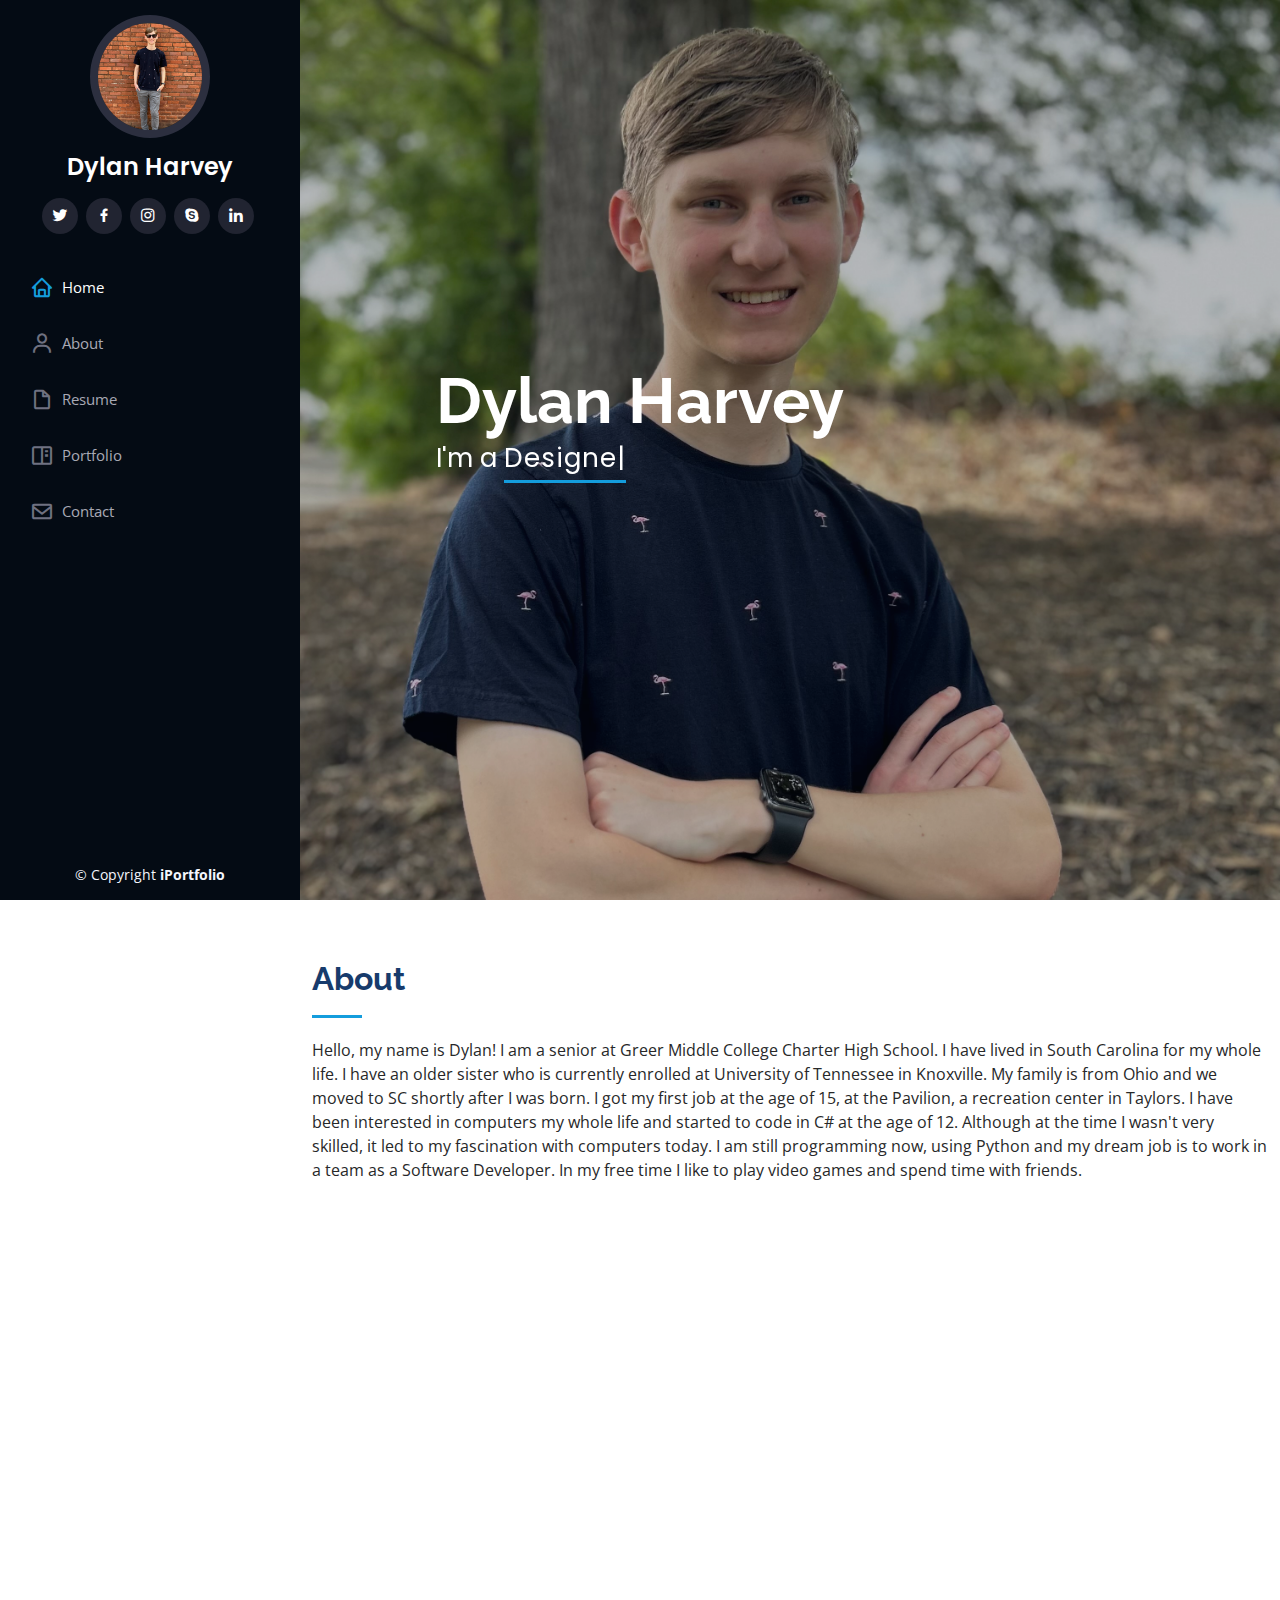
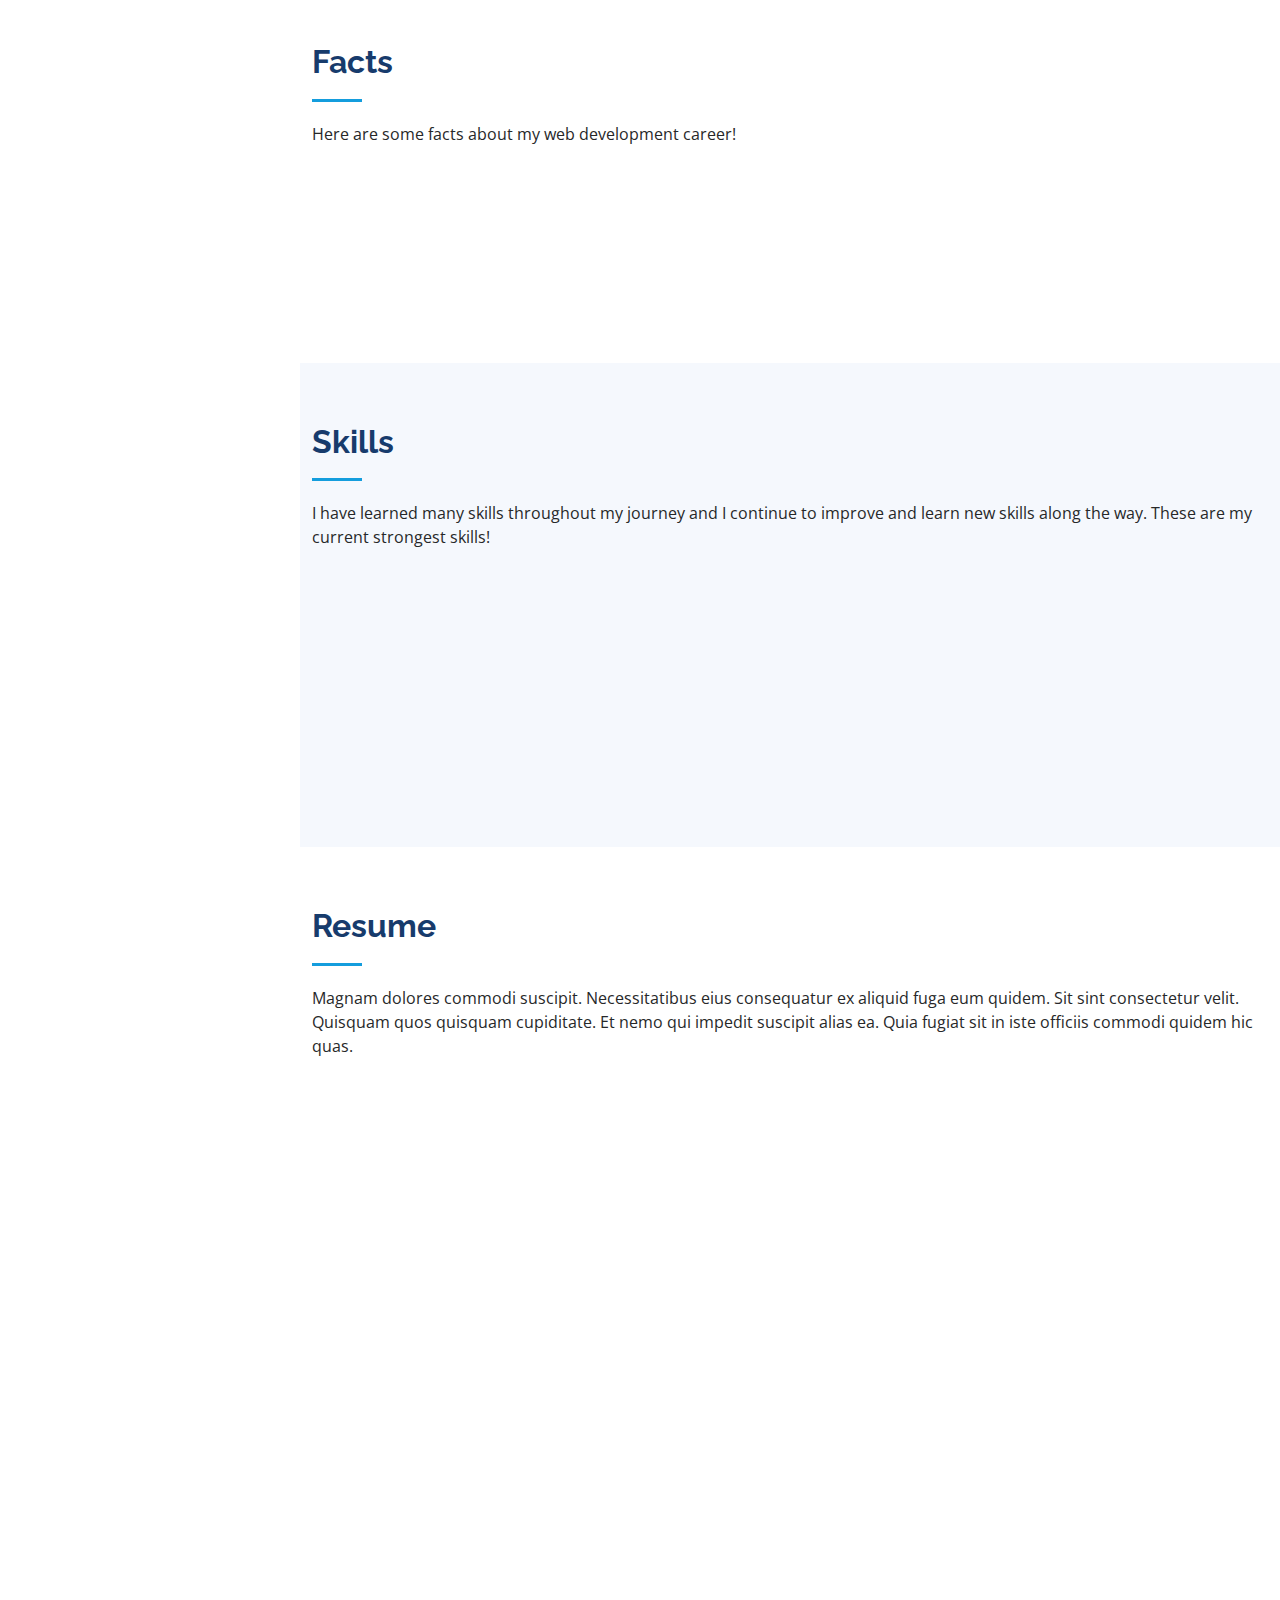
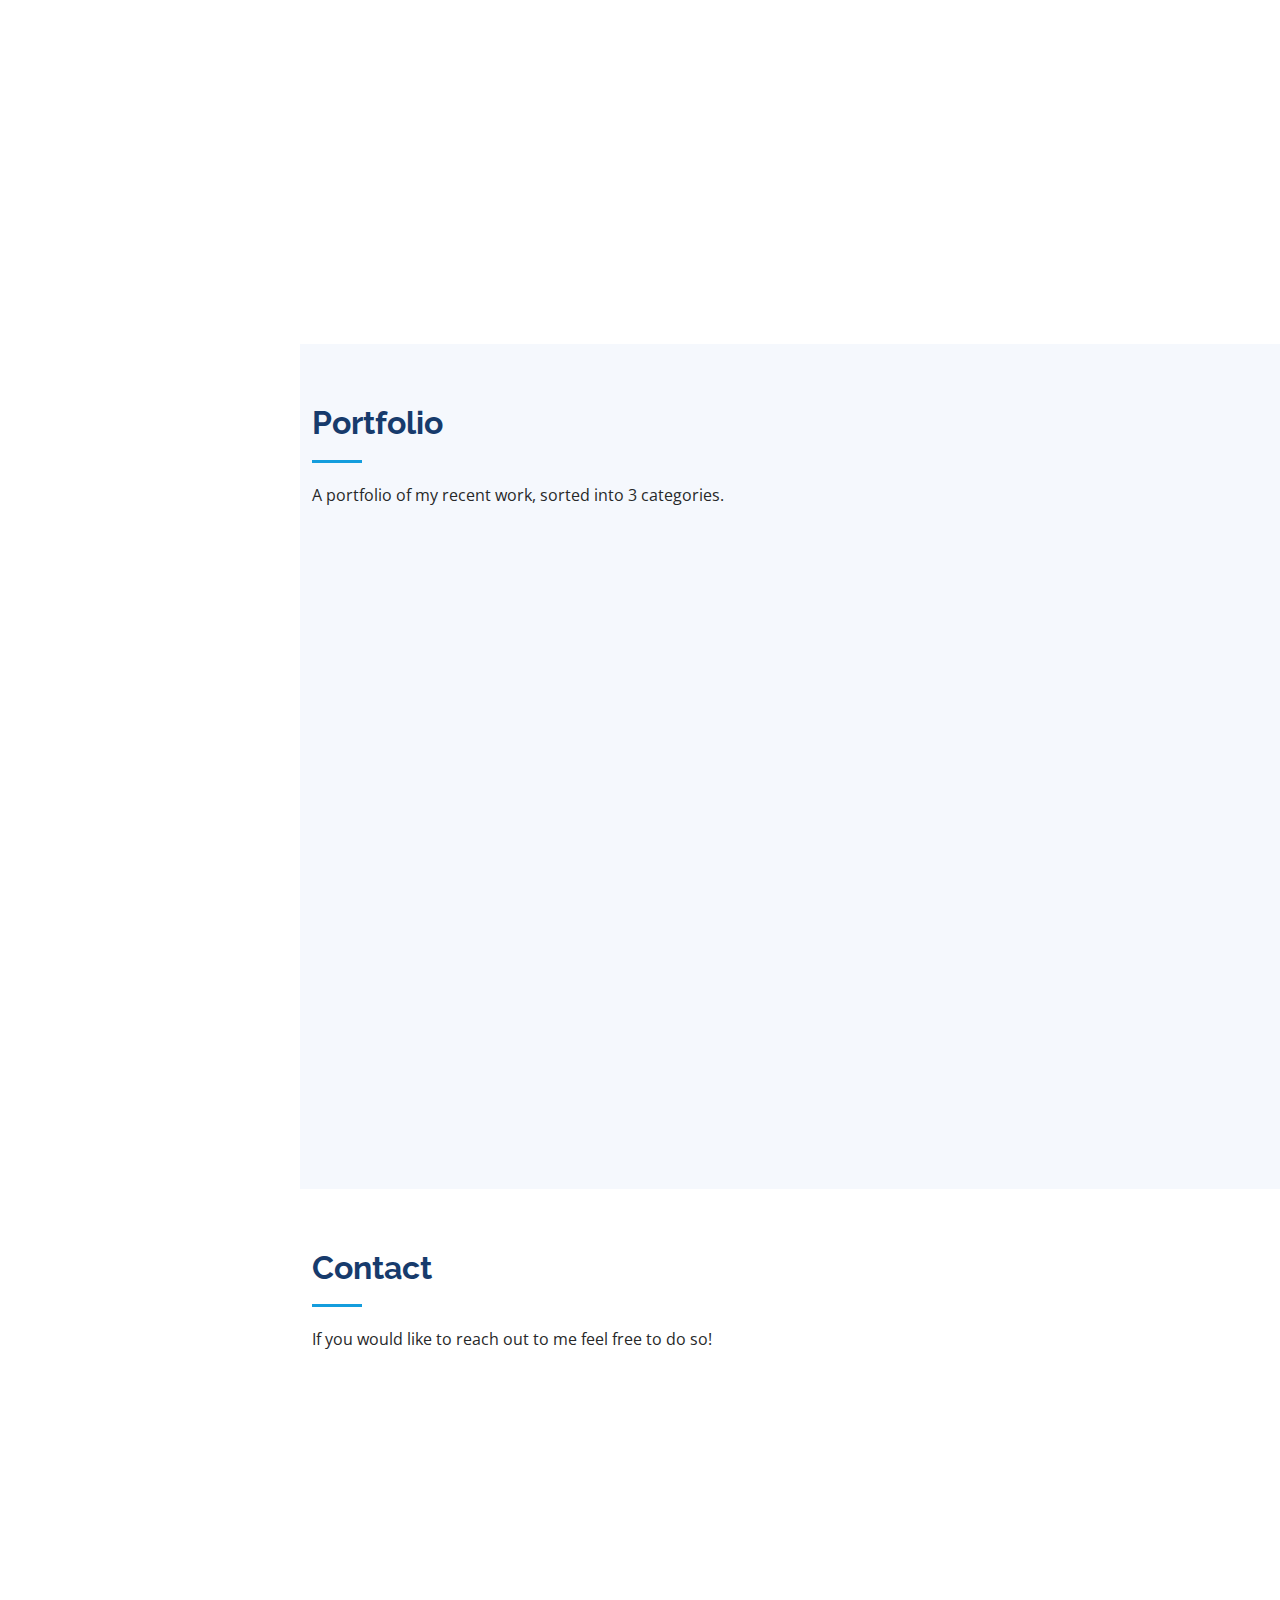
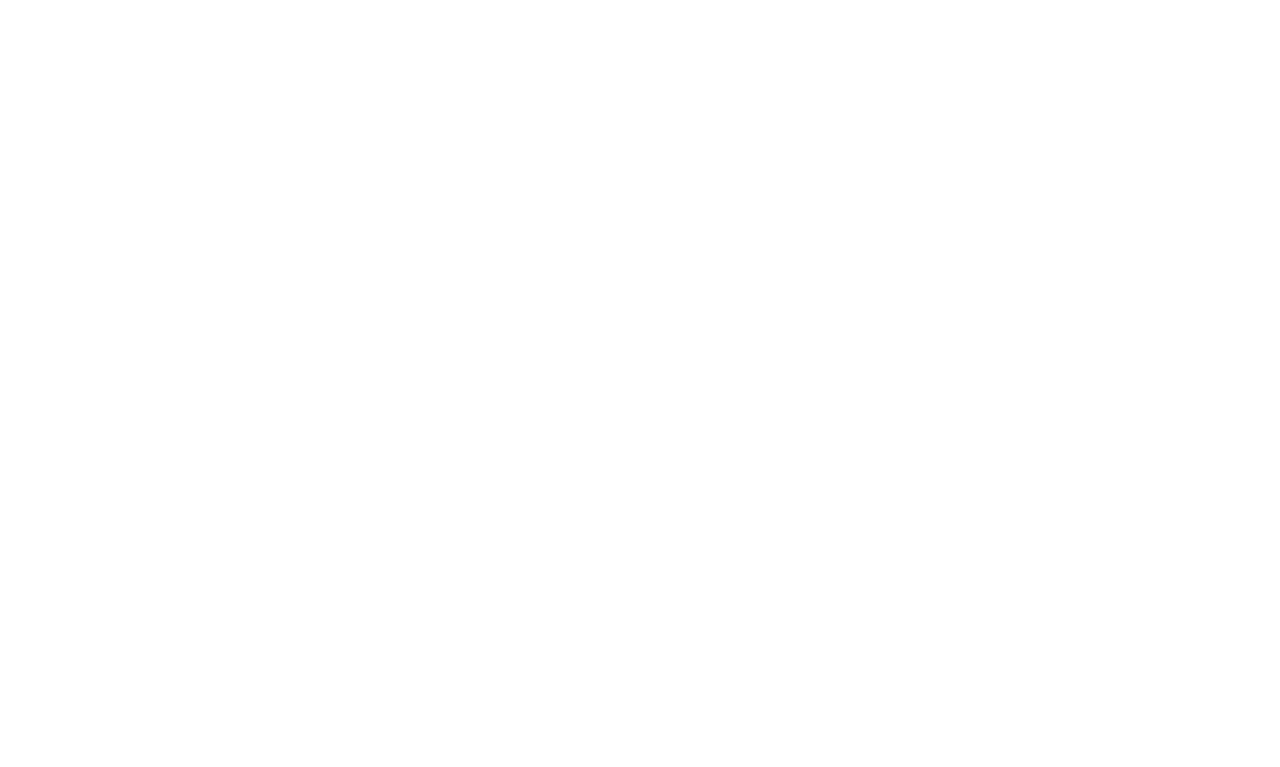
==== commit 66bb1c79: "Update index" ====
--- a/index.html
+++ b/index.html
@@ -104,9 +104,10 @@
               <div class="col-lg-6">
                 <ul>
                   <li><i class="bi bi-chevron-right"></i> <strong>Birthday:</strong> <span>1 July 2005</span></li>
-                  <li><i class="bi bi-chevron-right"></i> <strong>Website:</strong> <span>www.example.com</span></li>
-                  <li><i class="bi bi-chevron-right"></i> <strong>Phone:</strong> <span>+123 456 7890</span></li>
-                  <li><i class="bi bi-chevron-right"></i> <strong>City:</strong> <span>Greenville, SC</span></li>
+                  <li><i class="bi bi-chevron-right"></i> <strong>Website:</strong> <span><a href="https://dharveyasp.github.io/10_portfolio/">This one!</a></span></li>
+                  <li><i class="bi bi-chevron-right"></i> <strong>Google Site:</strong> <span><a href="https://sites.google.com/view/dylan-harvey-apprenticeship/home">Link</a></span></li>
+                  <li><i class="bi bi-chevron-right"></i> <strong>Phone:</strong> <span>+1 864 546 9743</span></li>
+                  <li><i class="bi bi-chevron-right"></i> <strong>City:</strong> <span>Greer, SC</span></li>
                 </ul>
               </div>
               <div class="col-lg-6">
@@ -114,7 +115,7 @@
                   <li><i class="bi bi-chevron-right"></i> <strong>Age:</strong> <span>17</span></li>
                   <li><i class="bi bi-chevron-right"></i> <strong>Degree:</strong> <span>Coming Soon</span></li>
                   <li><i class="bi bi-chevron-right"></i> <strong>Email:</strong> <span>dharve2005@gmail.com</span></li>
-                  <li><i class="bi bi-chevron-right"></i> <strong>Freelance:</strong> <span>Available</span></li>
+                  <li><i class="bi bi-chevron-right"></i> <strong>Freelance:</strong> <span>Unavailable</span></li>
                 </ul>
               </div>
             </div>
@@ -430,10 +431,6 @@
         &copy; Copyright <strong><span>iPortfolio</span></strong>
       </div>
       <div class="credits">
-        <!-- All the links in the footer should remain intact. -->
-        <!-- You can delete the links only if you purchased the pro version. -->
-        <!-- Licensing information: https://bootstrapmade.com/license/ -->
-        <!-- Purchase the pro version with working PHP/AJAX contact form: https://bootstrapmade.com/iportfolio-bootstrap-portfolio-websites-template/ -->
         Designed by <a href="https://bootstrapmade.com/">BootstrapMade</a>
       </div>
     </div>
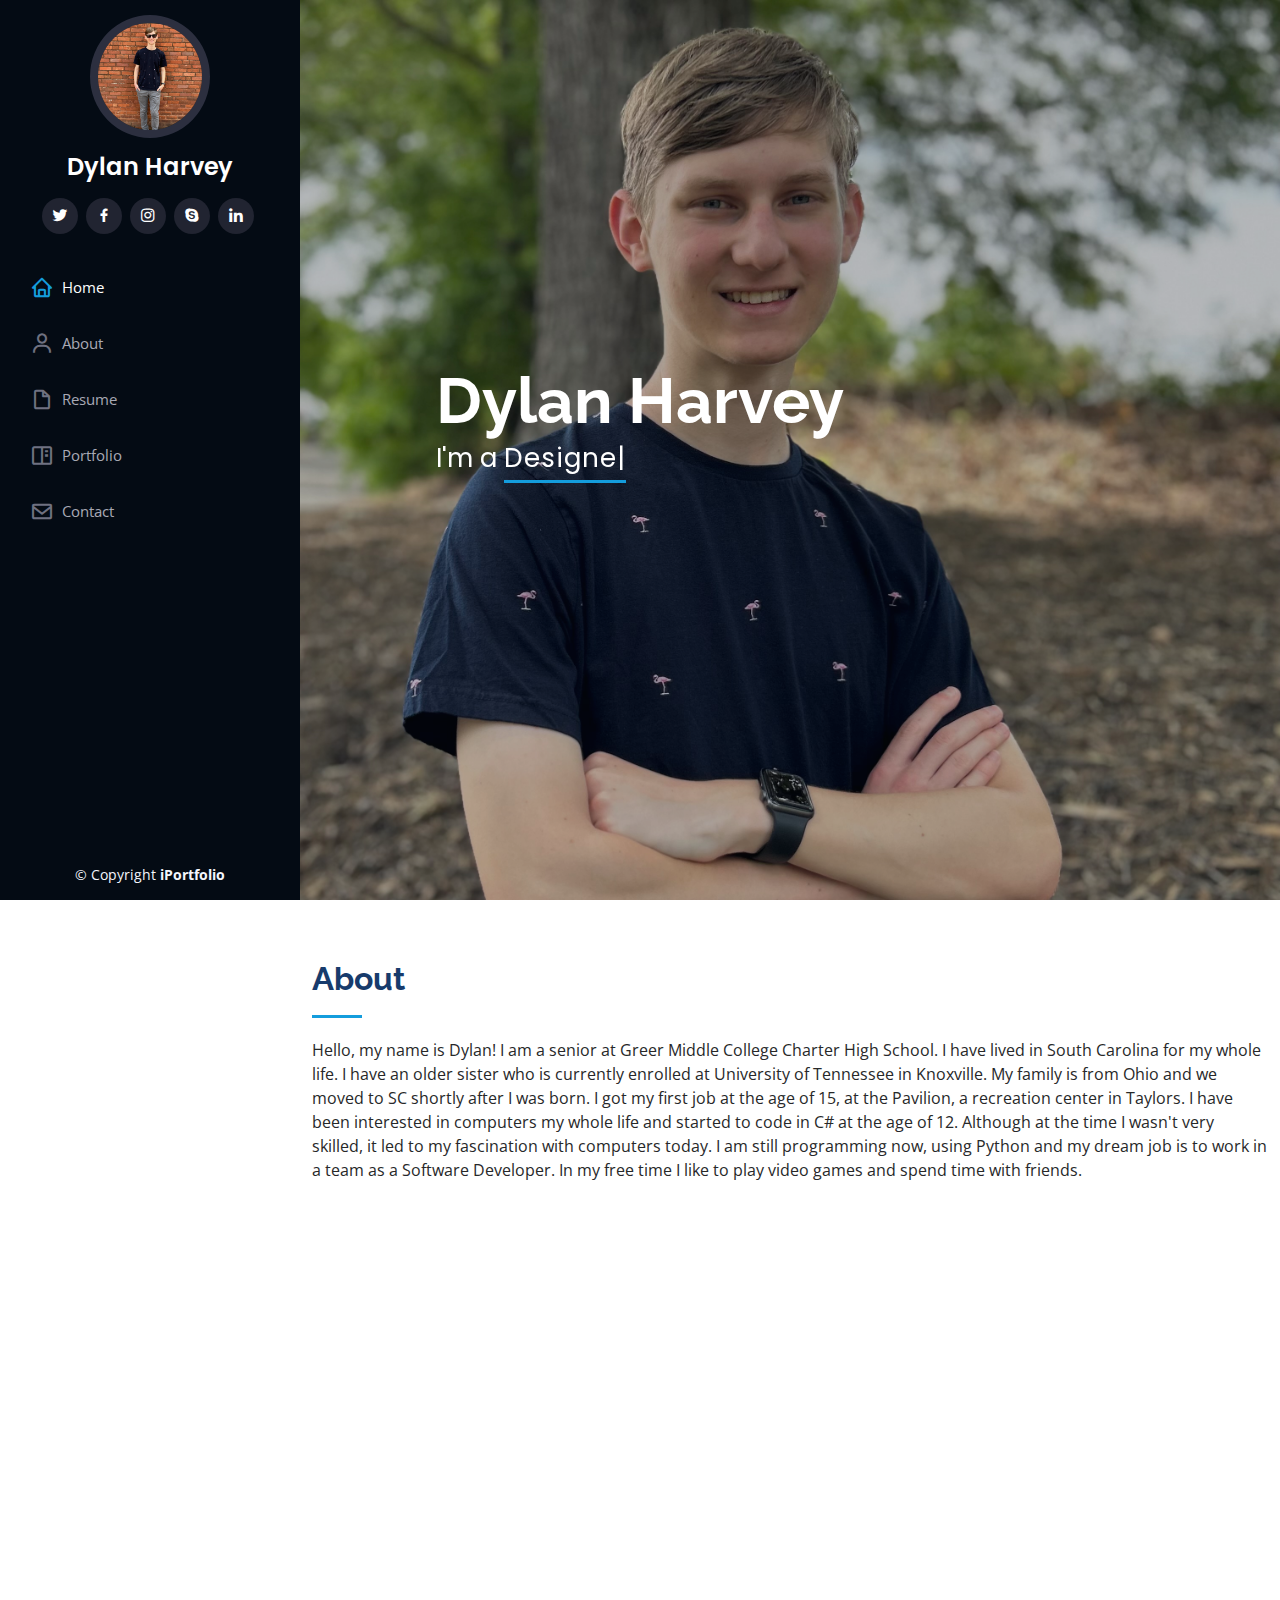
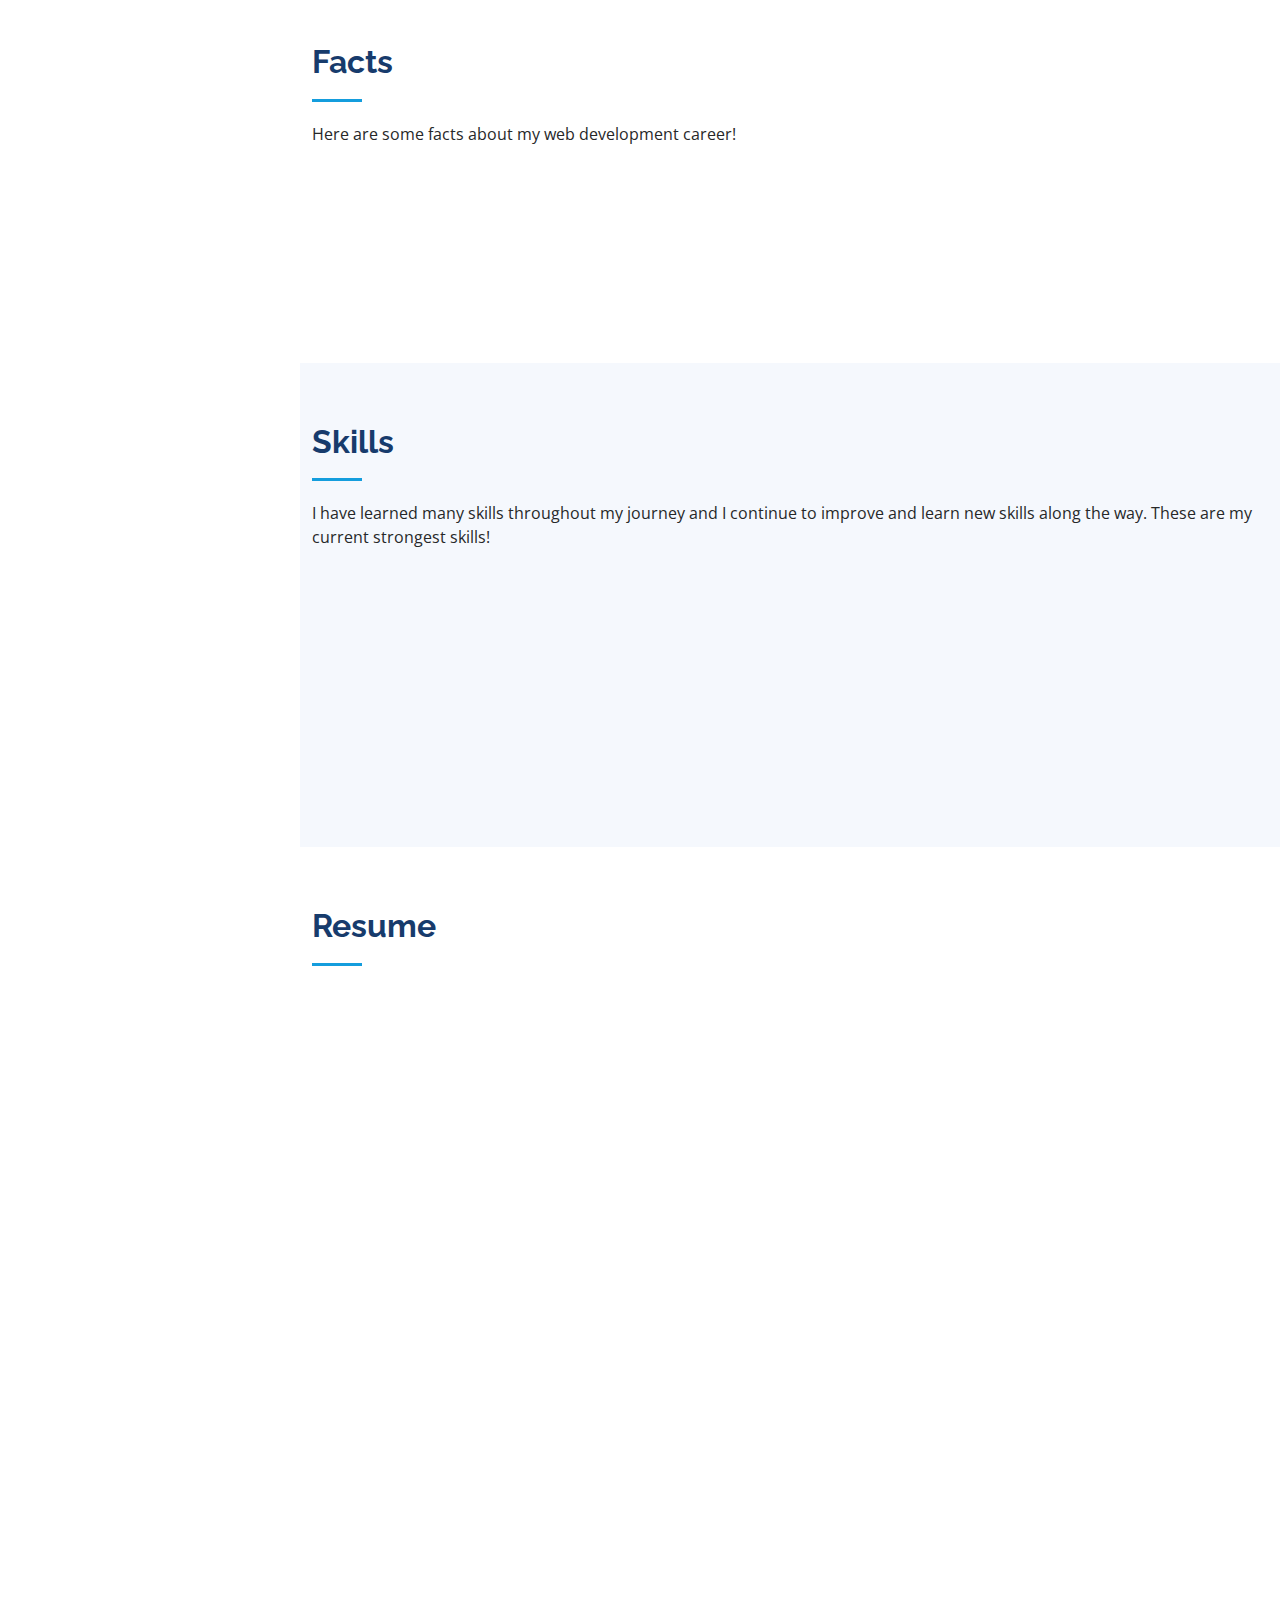
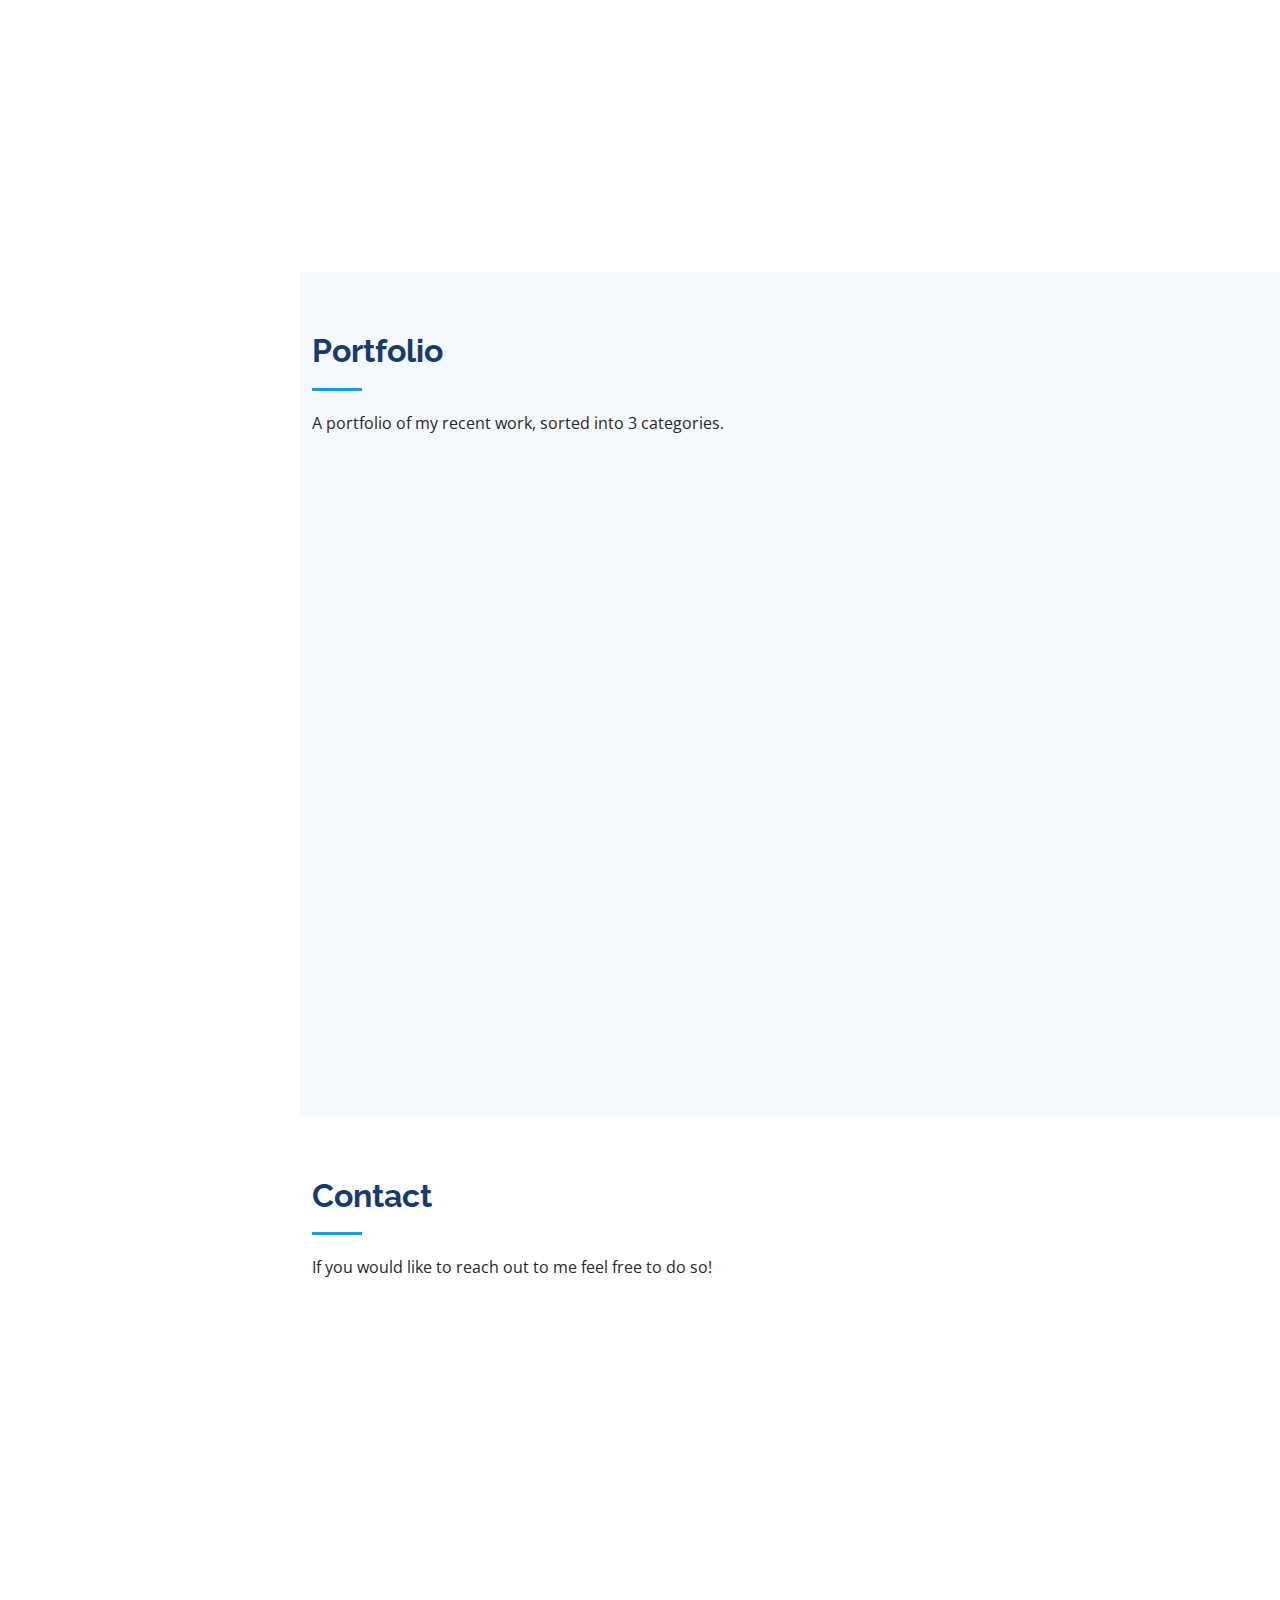
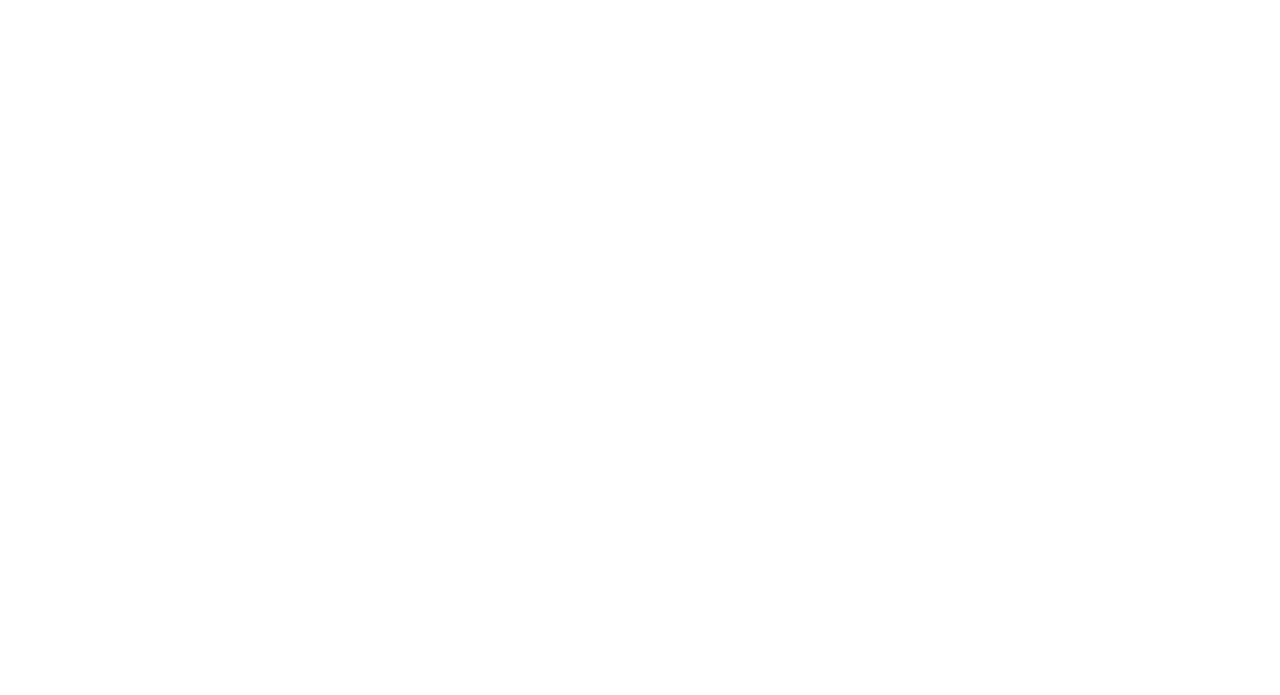
==== commit 25216073: "Update index; Final Changes" ====
--- a/index.html
+++ b/index.html
@@ -208,7 +208,6 @@
 
         <div class="section-title">
           <h2>Resume</h2>
-          <p>Magnam dolores commodi suscipit. Necessitatibus eius consequatur ex aliquid fuga eum quidem. Sit sint consectetur velit. Quisquam quos quisquam cupiditate. Et nemo qui impedit suscipit alias ea. Quia fugiat sit in iste officiis commodi quidem hic quas.</p>
         </div>
 
         <div class="row">
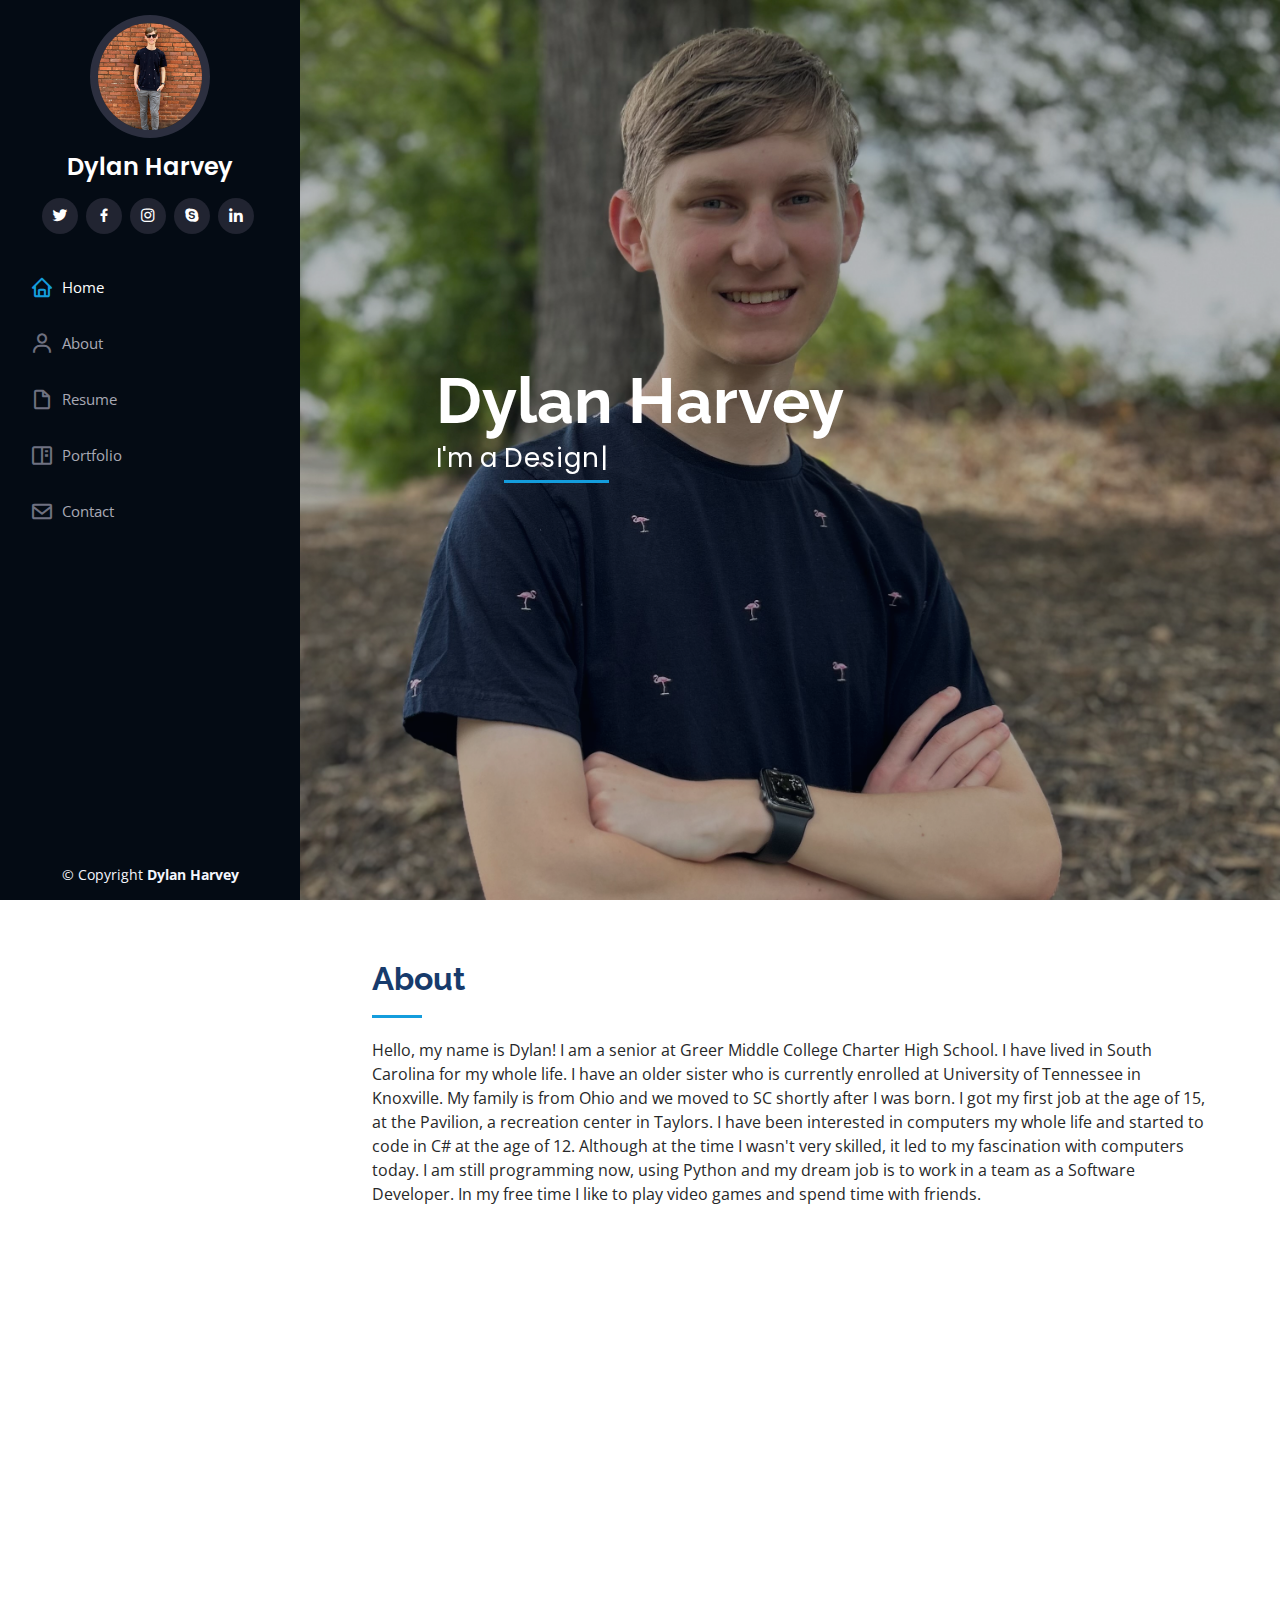
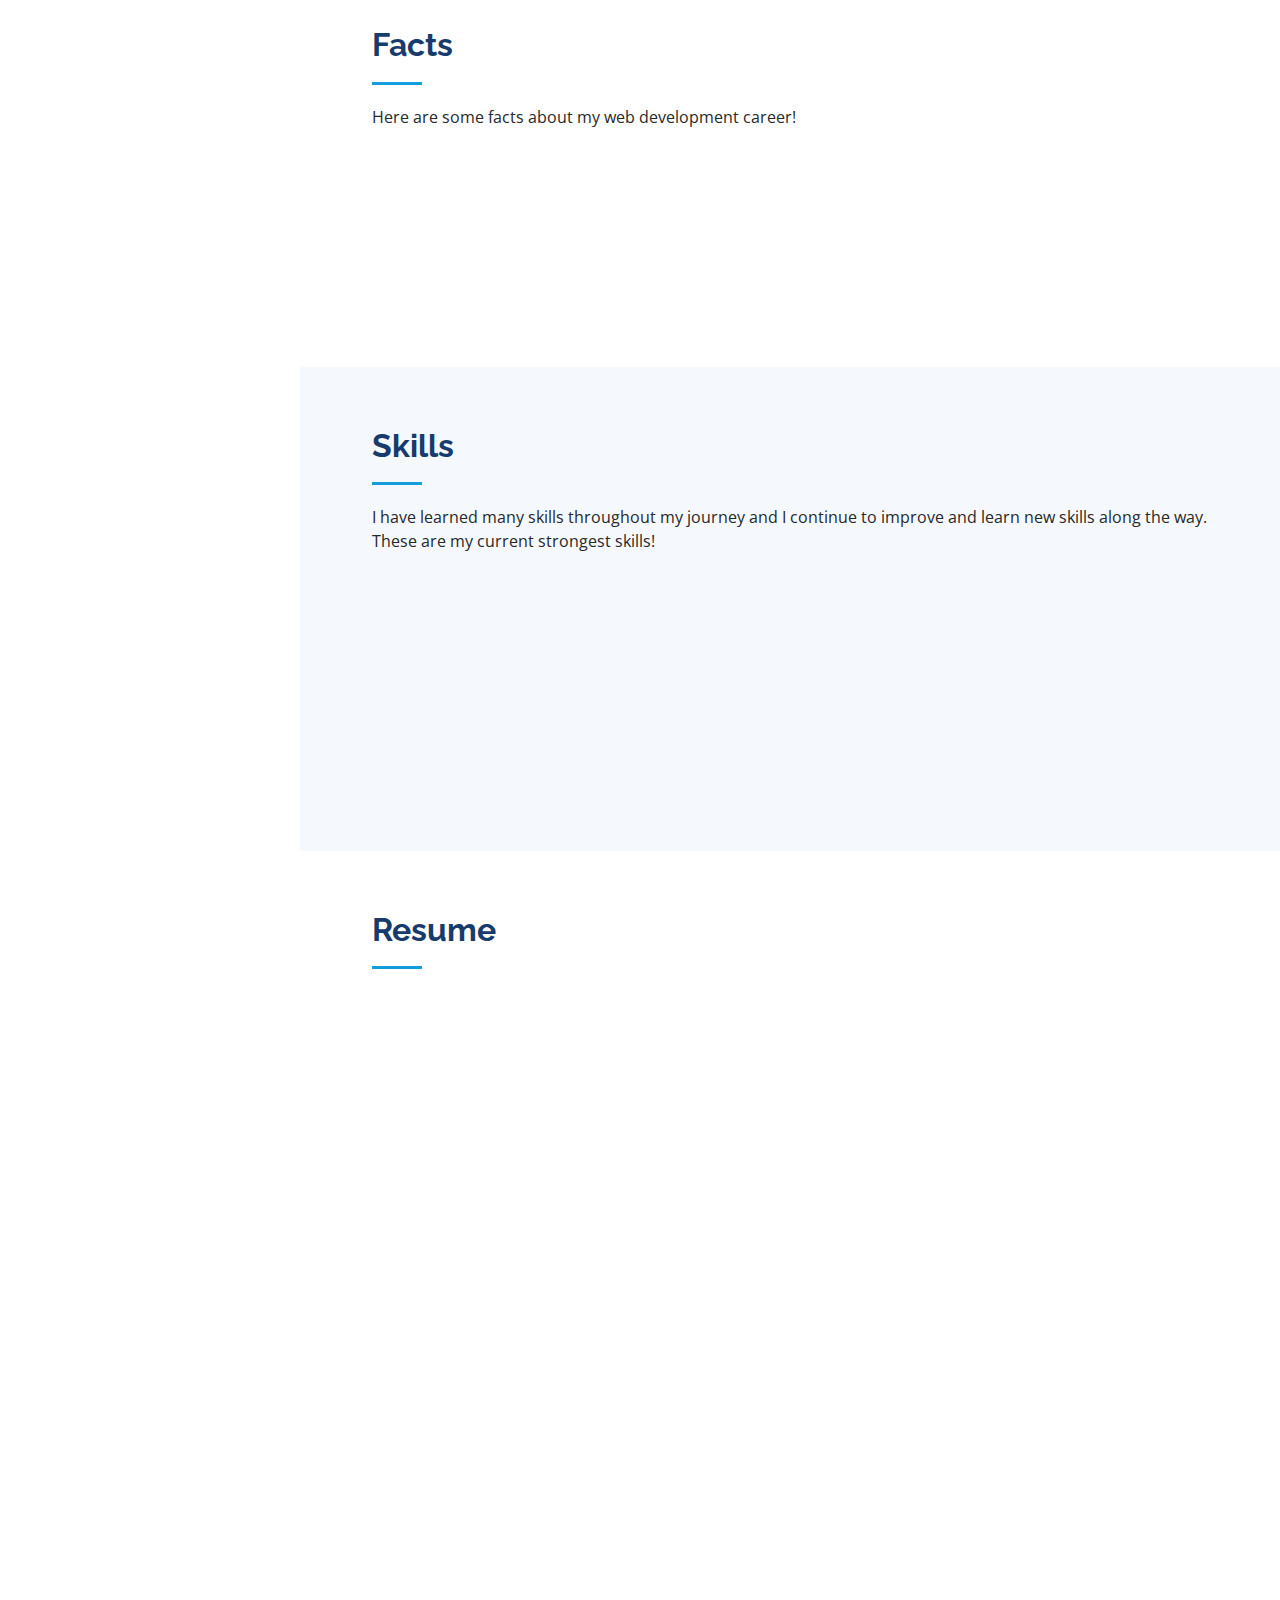
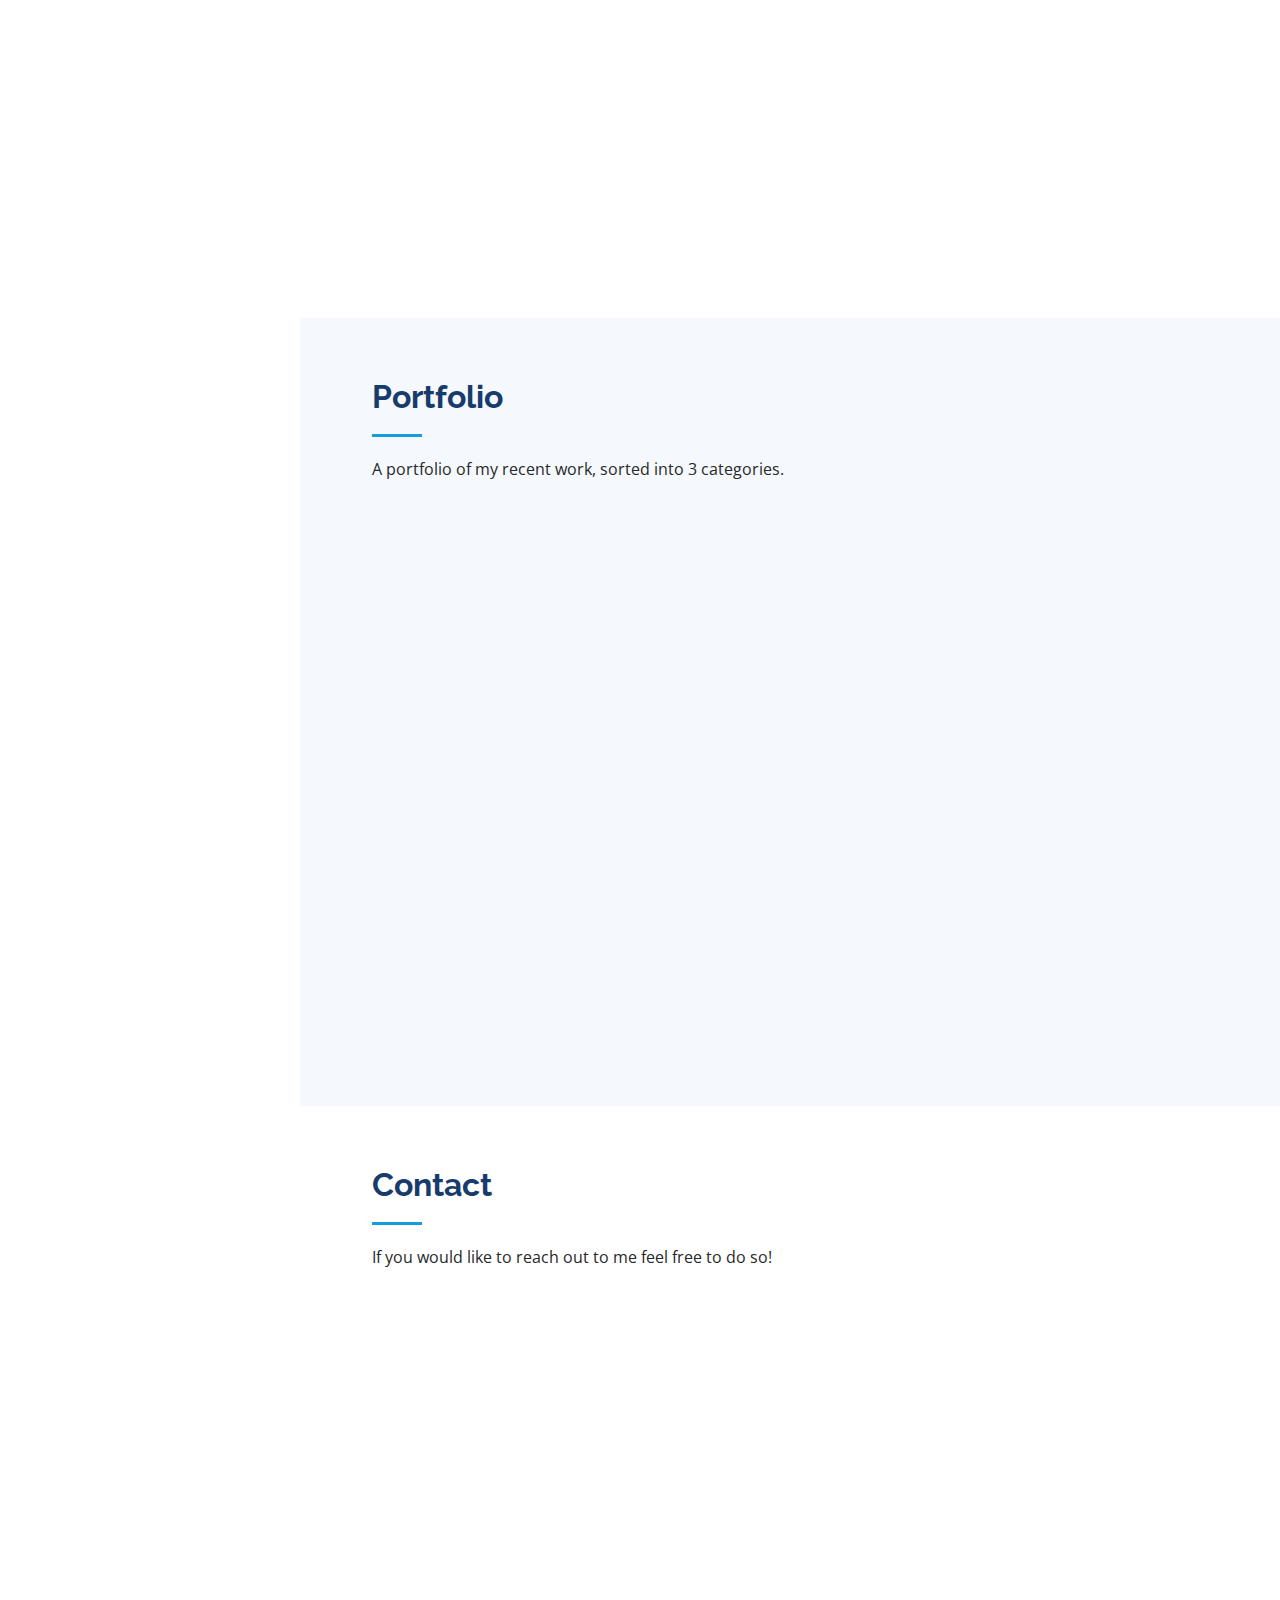
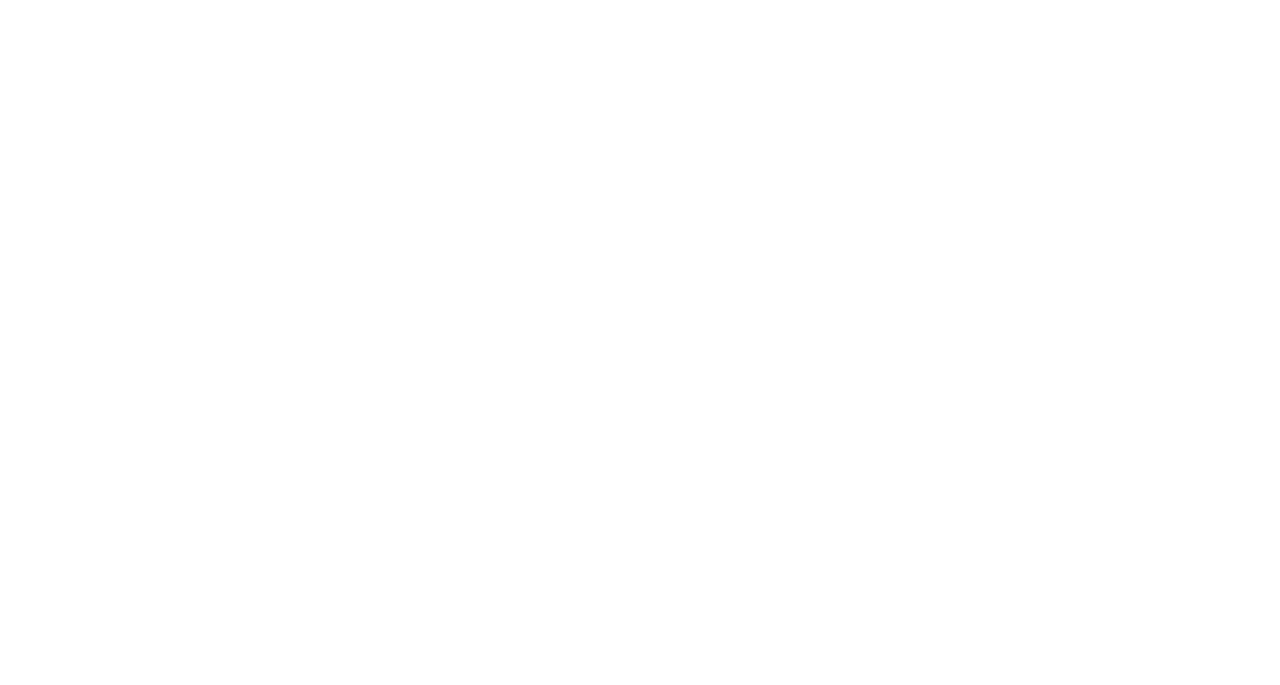
==== commit 00c48c3e: "Update index, update styles; final changes" ====
--- a/index.html
+++ b/index.html
@@ -103,10 +103,9 @@
             <div class="row">
               <div class="col-lg-6">
                 <ul>
-                  <li><i class="bi bi-chevron-right"></i> <strong>Birthday:</strong> <span>1 July 2005</span></li>
+                  <li><i class="bi bi-chevron-right"></i> <strong>Birthday:</strong> <span>2005</span></li>
                   <li><i class="bi bi-chevron-right"></i> <strong>Website:</strong> <span><a href="https://dharveyasp.github.io/10_portfolio/">This one!</a></span></li>
-                  <li><i class="bi bi-chevron-right"></i> <strong>Google Site:</strong> <span><a href="https://sites.google.com/view/dylan-harvey-apprenticeship/home">Link</a></span></li>
-                  <li><i class="bi bi-chevron-right"></i> <strong>Phone:</strong> <span>+1 864 546 9743</span></li>
+                  <li><i class="bi bi-chevron-right"></i> <strong>Phone:</strong> <span>+1 123 456 7890</span></li>
                   <li><i class="bi bi-chevron-right"></i> <strong>City:</strong> <span>Greer, SC</span></li>
                 </ul>
               </div>
@@ -193,7 +192,7 @@
                   <li><i class="bi bi-chevron-right"></i> <strong>Bootstrap</strong></li>
                   <li><i class="bi bi-chevron-right"></i> <strong>C# and Unity Game Engine</strong></li>
                   <li><i class="bi bi-chevron-right"></i> <strong>Microsoft Office Suite</strong></li>
-                  <li><i class="bi bi-chevron-right"></i> <strong>Windows and Mac/Unix operating systems</strong></li>
+                  <li><i class="bi bi-chevron-right"></i> <strong>Windows and Mac/Unix OS</strong></li>
                 </ul>
               </div>
               </div>
@@ -217,8 +216,8 @@
               <h4>Dylan Harvey</h4>
               <p><em>Self-Motivated college student who is ready to learn about computer science to become a software developer. Interests include backend web development, game development, and cybersecurity.</em></p>
               <ul>
-                <li>210 Granito Dr, Greer, SC</li>
-                <li>(864) 546-9743</li>
+                <li>Greer, SC</li>
+                <li>(123) 456-7890</li>
                 <li>dharveyasp@gmail.com</li>
               </ul>
             </div>
@@ -247,7 +246,7 @@
               <p><em>Taylors, SC</em></p>
               <ul>
                 <li>Learned front-end web development including HTML, CSS, and JavaScript</li>
-                <li>Worked on a wide variety of projects involving these topics and used problem solving skills</li>
+                <li>Worked on a wide variety of projects involving these topics and used problem-solving skills</li>
                 <li>Learned back-end web development using Python and web frameworks such as Flask and Django</li>
                 <li>Used API integration in multiple projects</li>
                 <li>Created fully functional full-stack web applications</li>
@@ -404,7 +403,7 @@
               <div class="phone">
                 <i class="bi bi-phone"></i>
                 <h4>Call:</h4>
-                <p>+1 864 546 9743</p>
+                <p>+1 123 456 7890</p>
               </div>
 
               <iframe src="https://www.google.com/maps/embed?pb=!1m14!1m8!1m3!1d12097.433213460943!2d-74.0062269!3d40.7101282!3m2!1i1024!2i768!4f13.1!3m3!1m2!1s0x0%3A0xb89d1fe6bc499443!2sDowntown+Conference+Center!5e0!3m2!1smk!2sbg!4v1539943755621" frameborder="0" style="border:0; width: 100%; height: 290px;" allowfullscreen></iframe>
@@ -427,7 +426,7 @@
   <footer id="footer">
     <div class="container">
       <div class="copyright">
-        &copy; Copyright <strong><span>iPortfolio</span></strong>
+        &copy; Copyright <strong><span>Dylan Harvey</span></strong>
       </div>
       <div class="credits">
         Designed by <a href="https://bootstrapmade.com/">BootstrapMade</a>
--- a/styles.css
+++ b/styles.css
@@ -1,6 +1,12 @@
 #footer .credits {
   display: none;
 }
+
 .elist {
   list-style-type: none;
+}
+
+section {
+  padding: 60px;
+  overflow: hidden;
 }